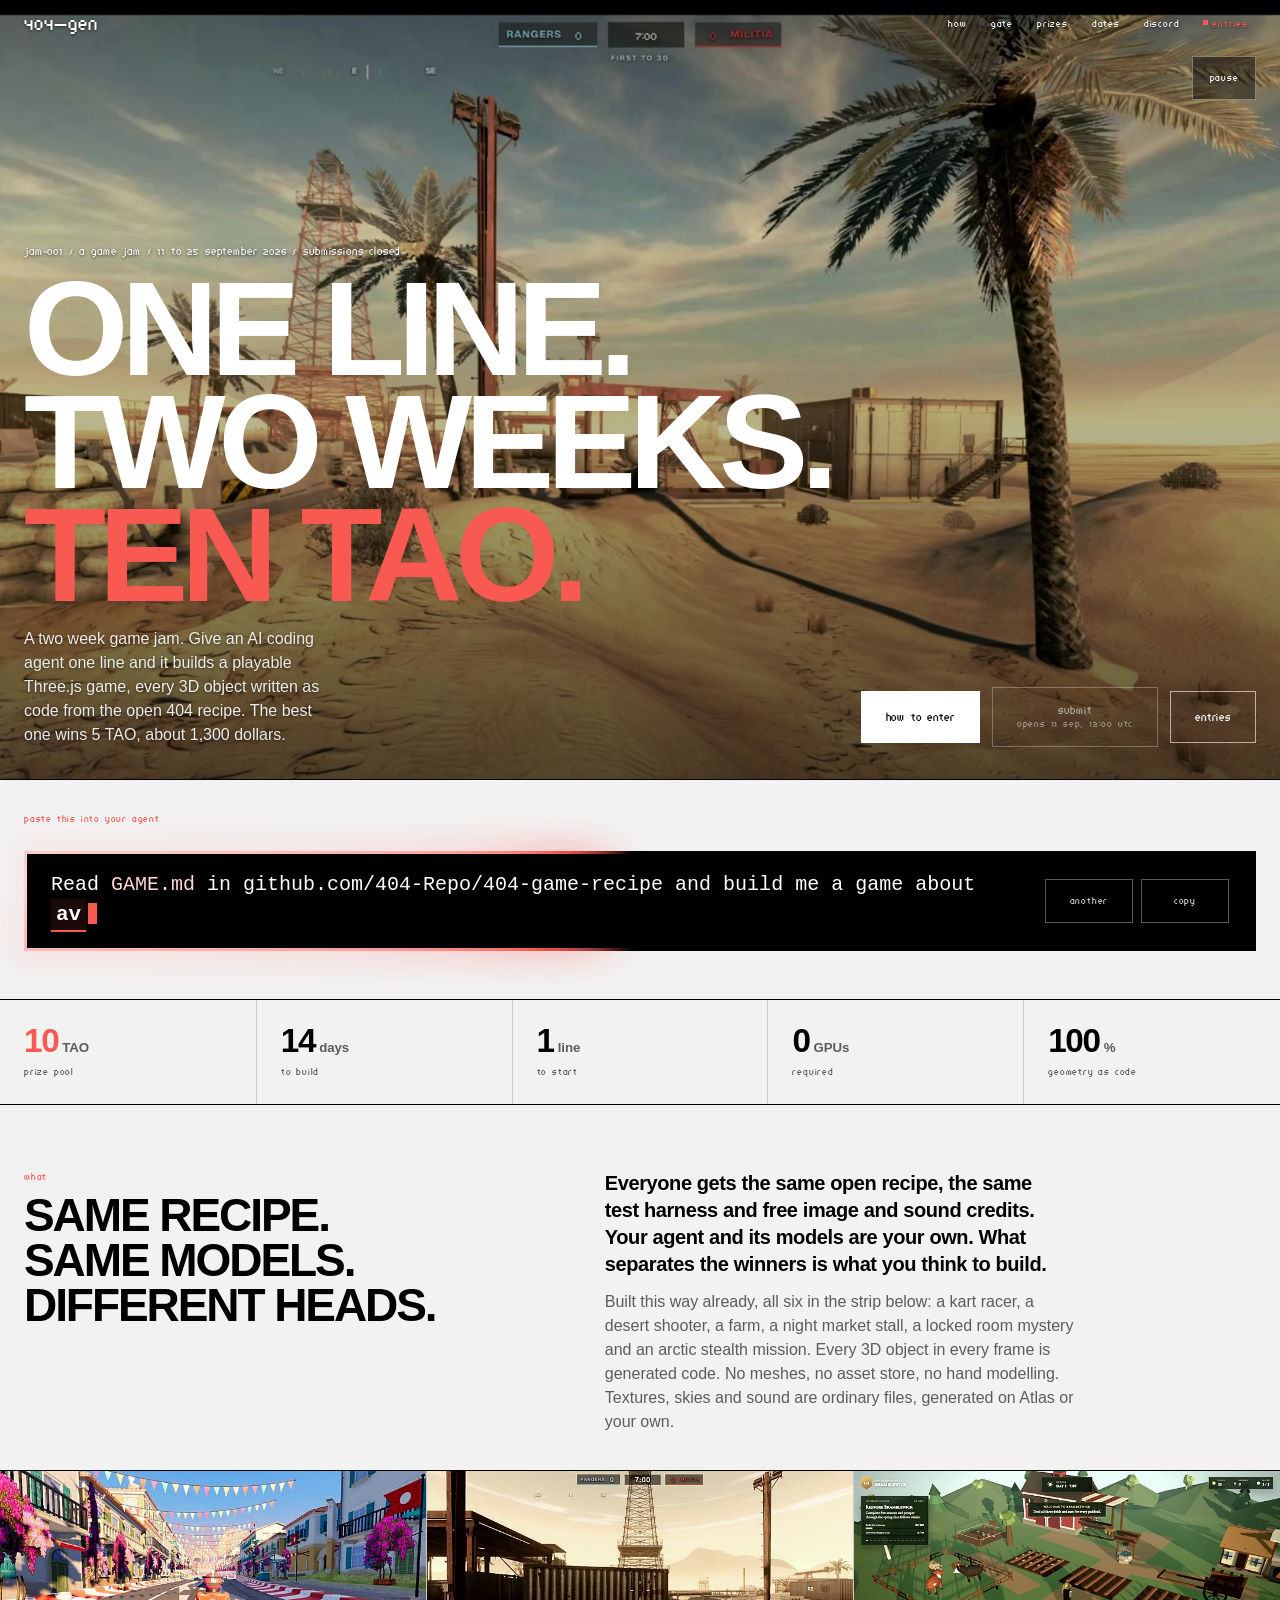
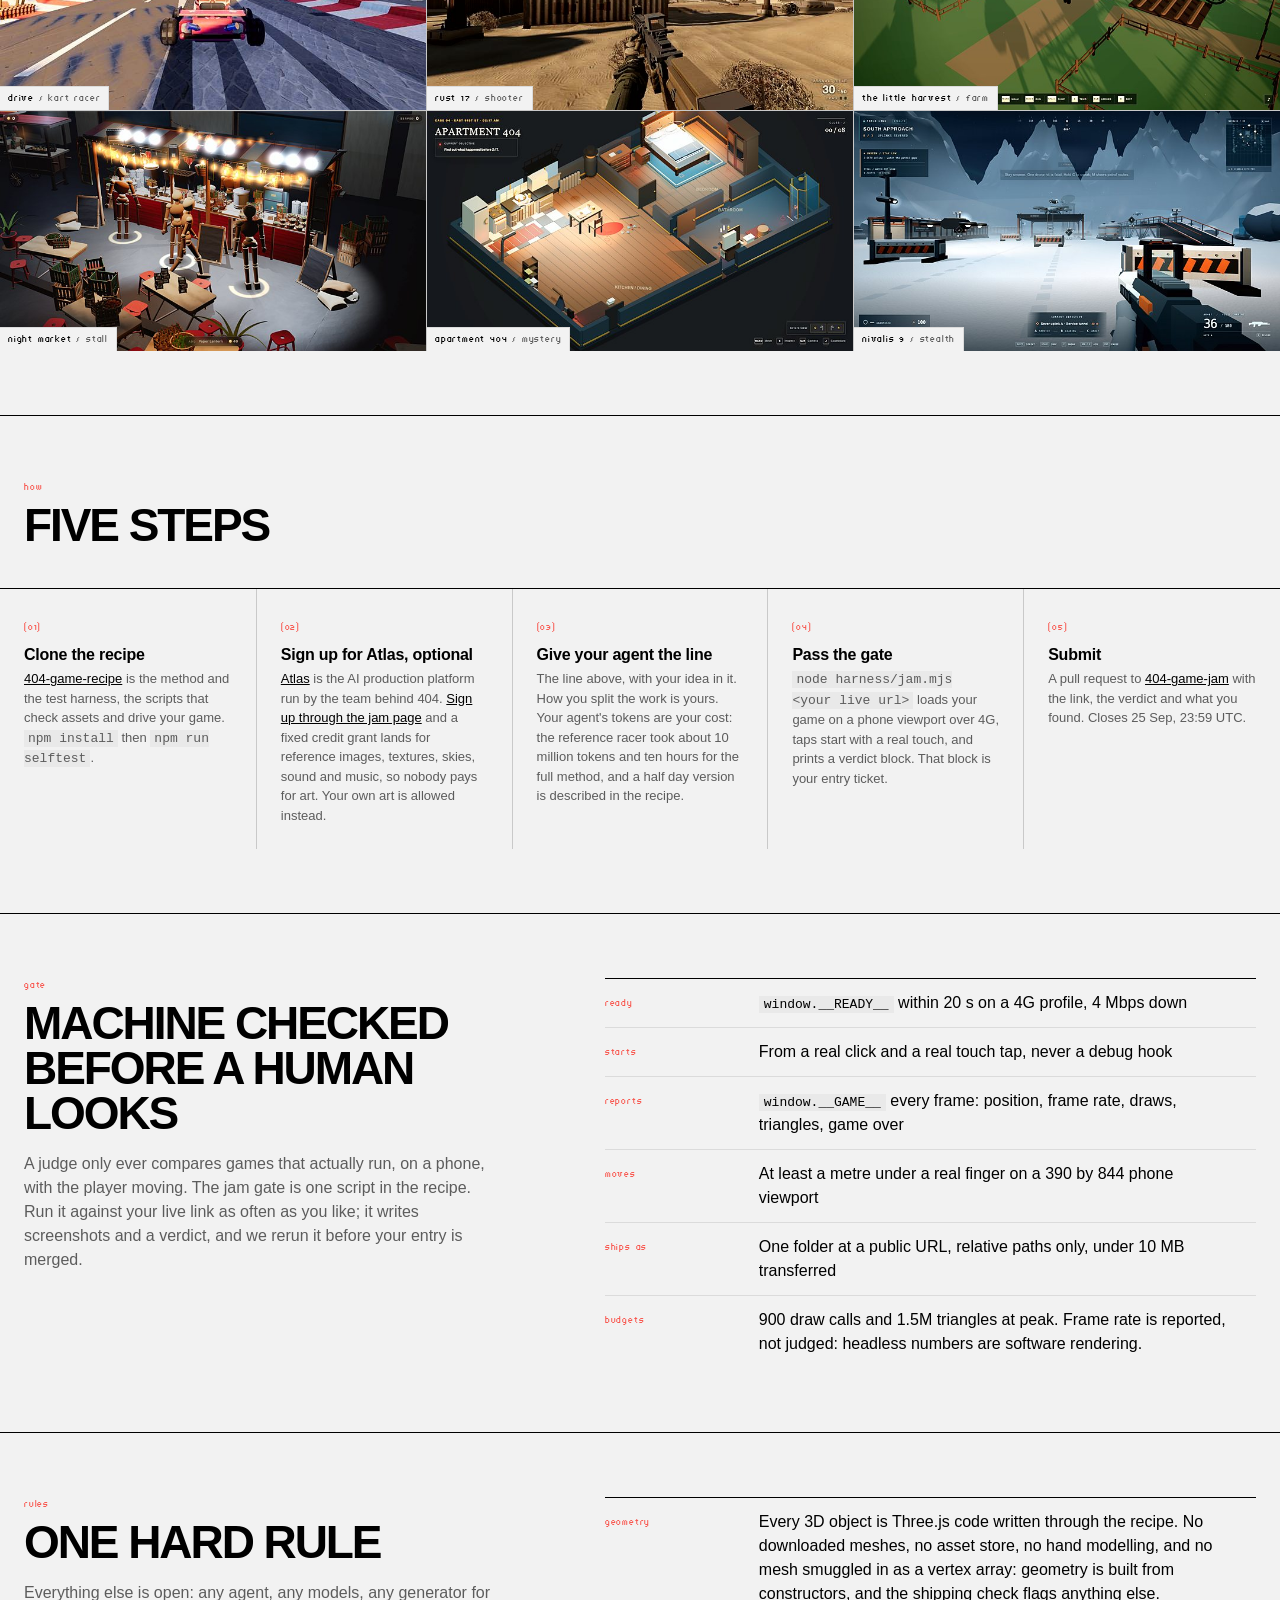
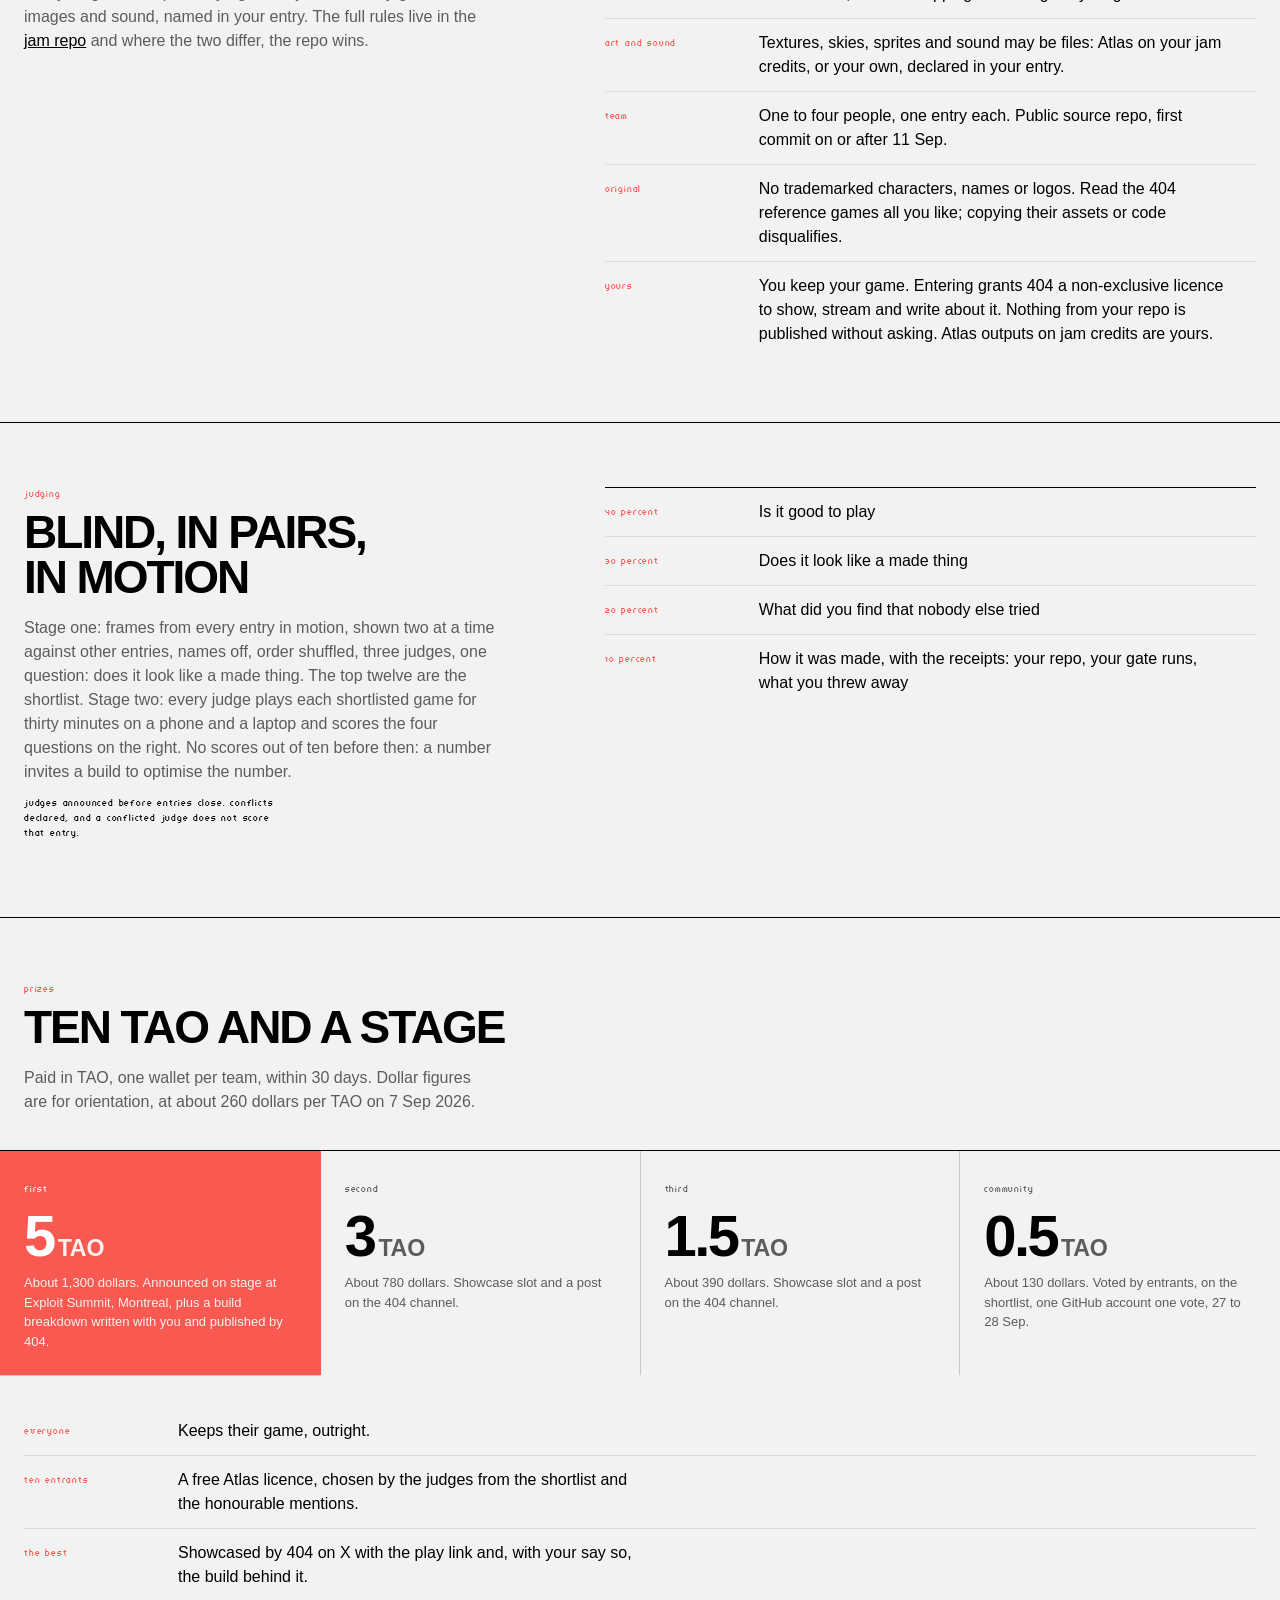
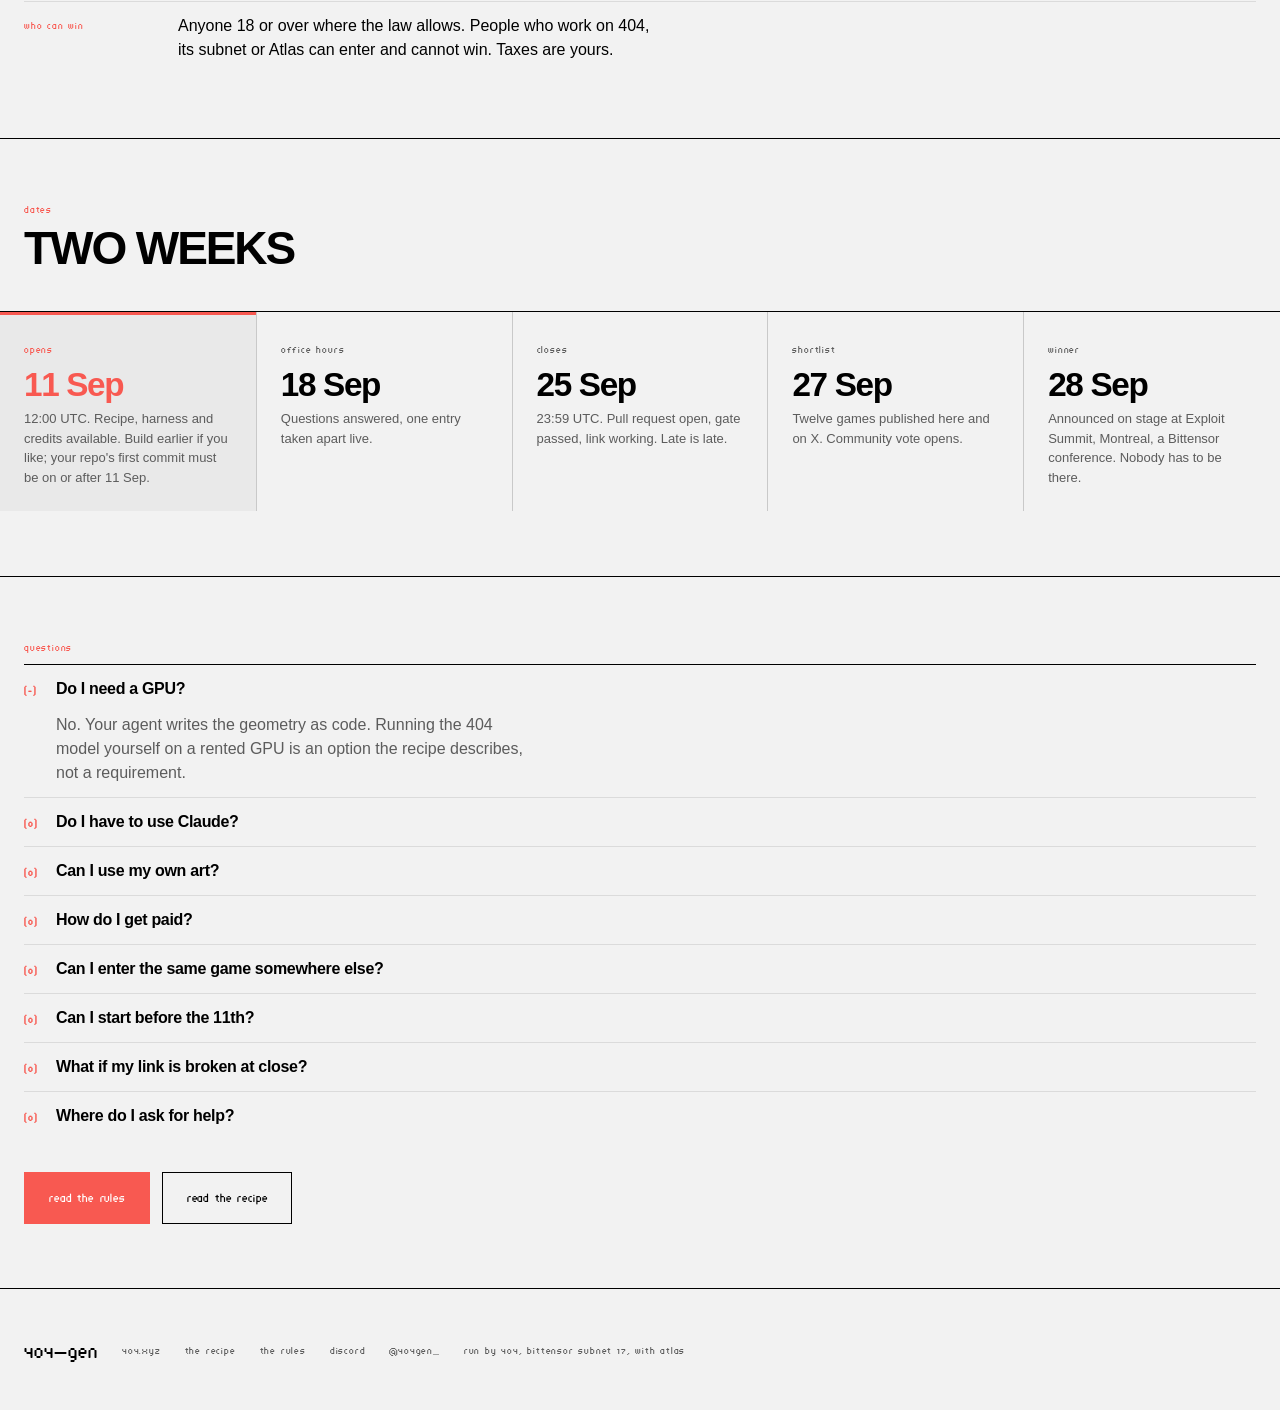
==== index.html @ a6e7fe90 "Hide vote links until the shortlist is published (27 Sep)" ====
<!doctype html>
<html lang="en">
<head>
<meta charset="utf-8">
<meta name="viewport" content="width=device-width,initial-scale=1,viewport-fit=cover">
<meta name="description" content="A two week game jam. Give your agent one line, it builds a Three.js game from the open 404 recipe. Ten TAO in prizes.">
<meta property="og:title" content="404 Game Jam">
<meta property="og:description" content="One line. Two weeks. Ten TAO. Your agent builds the game, every object in it as Three.js code.">
<meta property="og:image" content="https://game.404.xyz/media/t_drive_a.jpg">
<meta property="og:type" content="website">
<meta name="twitter:card" content="summary_large_image">
<meta name="theme-color" content="#F2F2F2">
<link rel="icon" href="data:image/svg+xml,%3Csvg xmlns='http://www.w3.org/2000/svg' viewBox='0 0 16 16'%3E%3Crect width='16' height='16' fill='%23000'/%3E%3Crect x='3' y='3' width='10' height='10' fill='%23f85951'/%3E%3C/svg%3E">
<title>404 Game Jam</title>
</head>
<body>
<style>
/* fourzerofourpixel, the 404 pixel face, taken from 404.xyz/fonts. It is a partial subset:
   uppercase, digits and a little punctuation. Keep every pixel string uppercase and avoid
   the percent sign, the plus sign, the middle dot and arrows. */
@font-face{font-family:'fourzerofourpixel';src:url([data-uri]) format('woff2');font-weight:400;font-display:swap}


/* ============================================================================
   THE SYSTEM. Two scales, and nothing on this page is allowed off them.

   SPACING  4 8 12 16 24 32 48 64, plus one page gutter token.
   TYPE     pixel face at 10 / 12 / 20 only (its module is 0.1em, and it is a
            partial subset, so every pixel string stays uppercase);
            sans text at 13 / 16 / 20; sans display in four tiers that never
            collide; mono at 13 and one clamp for the prompt.
   ========================================================================= */
:root{
  --paper:#F2F2F2; --ink:#000; --coral:#f85951; --grey:#5c5c5c; --hair:#dbdbdb; --hair2:#c9c9c9; --panel:#e9e9e9;
  --pix:fourzerofourpixel,ui-monospace,SFMono-Regular,Menlo,Consolas,monospace;
  --sans:Helvetica,"Helvetica Neue",Arial,ui-sans-serif,system-ui,sans-serif;
  --mono:ui-monospace,SFMono-Regular,Menlo,Consolas,"Liberation Mono",monospace;

  /* spacing steps */
  --s1:4px; --s2:8px; --s3:12px; --s4:16px; --s5:24px; --s6:32px; --s7:48px; --s8:64px;

  --bar:48px;       /* the fixed bar, and the unit every anchor jump is offset by */
  --tap:44px;       /* the smallest a control is allowed to be on a touch screen */
  --marker:20px;    /* the fixed column the FAQ marker sits in, so the heading never moves */
  --sec:var(--s7);  /* air above and below a section: 48, and 64 from 1200 */
  --pad:20px;       /* the page gutter, and the padding inside a band cell: they must match */
  --cell:var(--s4); /* 16 with a 20 gutter below 900, 24 with a 24 gutter above it */
  /* the page text edge. 104px at 1440, --pad below the 1320 cap. Full width blocks only. */
  --gut:max(var(--pad),calc((100% - 1280px)/2 + var(--pad)));
  /* the same gutter measured against the band a cell sits in, so an outer cell can carry it
     as padding: the band still bleeds, its text still lands on --gut, and a scrollbar
     cannot desync the two the way 100vw would */
  --gutc:max(var(--pad),calc((100cqw - 1280px)/2 + var(--pad)));
  /* the width of that gutter as a grid TRACK: the outer cell spans it and then pads by the full
     gutter, so its text lands on the prose column and its content box still matches the others */
  --gutt:max(0px,calc(var(--gutc) - var(--cell)));

  /* pixel face: three sizes, tracking loosens as the size drops */
  --pix-s:10px; --pix-s-tr:.08em;  /* every label, caption, badge, chip, byline, nav item, key, button */
  --pix-m:12px; --pix-m-tr:.07em;  /* a pixel string that carries a whole line: hero tagline, .btn */
  --pix-l:20px; --pix-l-tr:.05em;  /* the 404 GEN wordmark, bar and footer, nothing else */

  /* sans text: three sizes, no half pixels */
  --t-cell:13px;   /* supporting copy inside a band cell or a card */
  --t-body:16px;   /* body, spec values, FAQ question and answer, hero paragraph, step headings */
  --t-lead:20px;   /* the lead voice: p.lead and a card title */
  --measure:53ch;  /* about 66 characters at 16px */

  /* sans display: four tiers, largest to smallest, none of them ever equal */
  --d-title:clamp(44px,10.5vw,140px); /* h1 */
  --d-amt:clamp(34px,5vw,58px);       /* prize amounts, the one number allowed above a heading */
  --d-head:clamp(28px,3.6vw,46px);    /* h2 */
  --d-num:clamp(26px,2.6vw,34px);     /* secondary numbers: stat figures and dates */

  --m-chip:13px;                        /* mono inside running text */
  --m-panel:clamp(15px,1.6vw,20px);     /* the prompt, never smaller than the body */
}
/* three reflow points and the container cap: 600, 900, 1200, 1320 */
@media (min-width:900px){:root{--pad:var(--s5);--cell:var(--s5)}}
@media (min-width:1200px){:root{--sec:var(--s8)}}

html{color-scheme:light}
*{box-sizing:border-box}
body{margin:0;background:var(--paper);color:var(--ink);font-family:var(--sans);font-size:var(--t-body);line-height:1.5;-webkit-font-smoothing:antialiased}
[hidden]{display:none!important}
a{color:var(--ink)}
img,video{display:block;max-width:100%}
.wrap{max-width:1280px;margin:0 auto;padding:0 var(--pad)}
section[id],#top{scroll-margin-top:calc(var(--bar) + var(--s4))}

/* one focus token for the page: coral on paper, white over the video. No outline:none anywhere.
   The bar only takes the white ring while it is still transparent over the clip: once it goes
   solid it is paper, and a white ring on paper is a 1.1:1 ring, which is no ring at all. */
:where(a,button,summary,[tabindex]):focus-visible{outline:2px solid var(--coral);outline-offset:2px}
.bar:not(.solid) a:focus-visible,.stage .btn:focus-visible,.play:focus-visible{outline-color:#fff}

/* one line per seam. A band paints its dividers in a 1px grid gap, so no hairline can land
   on a viewport edge, on the ink rule below it, or beside an orphan cell. A card grid does the
   same job with a clipped shadow, because filtering can leave it a part filled row. */
.stats,.steps,.prizes,.time,.gal{gap:1px;background:var(--hair2)}
.stat,.step,.prize,.tcell,.shotcell{background:var(--paper)}
.grid{overflow:hidden}
/* the bands bleed edge to edge, their text does not, and every cell in a row gets the SAME
   content width. The gutter is its own grid TRACK at each end; the cell that opens a row spans
   the leading gutter and the cell that closes it spans the trailing one, then each carries that
   gutter as padding. Padding the outer cells without widening their track was the earlier
   version and it left the first and last column narrower than the middle by the gutter. */
.stats,.steps,.prizes,.time{container-type:inline-size}
.stat,.step,.prize,.tcell{padding:var(--cell)}
@media (max-width:899px){
  .stat:nth-child(2n+1),.prize:nth-child(2n+1),.tcell:nth-child(2n+1){grid-column:1/span 2;padding-left:var(--gutc)}
  .stat:nth-child(2n),.prize:nth-child(2n),.tcell:nth-child(2n){grid-column:-3/-1;padding-right:var(--gutc)}
  .stats .stat:last-child{grid-column:1/-1;padding-left:var(--gutc);padding-right:var(--gutc)}
}
@media (min-width:900px){
  .stat:nth-child(5n+1),.prize:nth-child(4n+1),.tcell:nth-child(5n+1){grid-column:1/span 2;padding-left:var(--gutc)}
  .stat:nth-child(5n),.prize:nth-child(4n),.tcell:nth-child(5n){grid-column:-3/-1;padding-right:var(--gutc)}
}
@media (max-width:599px){
  .step{grid-column:1/-1;padding-left:var(--gutc);padding-right:var(--gutc)}
}
@media (min-width:600px) and (max-width:1199px){
  .step:nth-child(2n+1){grid-column:1/span 2;padding-left:var(--gutc)}
  .step:nth-child(2n){grid-column:-3/-1;padding-right:var(--gutc)}
  .steps .step:last-child{grid-column:1/-1;padding-left:var(--gutc);padding-right:var(--gutc)}
}
@media (min-width:1200px){
  .step:nth-child(5n+1){grid-column:1/span 2;padding-left:var(--gutc)}
  .step:nth-child(5n){grid-column:-3/-1;padding-right:var(--gutc)}
}
.card{box-shadow:1px 0 0 var(--hair2),0 1px 0 var(--hair)}

.pix{font-family:var(--pix);font-size:var(--pix-s);letter-spacing:var(--pix-s-tr);text-transform:uppercase}
.c{color:var(--coral)} .g{color:var(--grey)}

/* bar */
.bar{position:fixed;top:0;left:0;right:0;z-index:40;transition:background .2s}
.bar .wrap{display:flex;align-items:center;gap:var(--s4);height:var(--bar)}
.bar a{font-family:var(--pix);font-size:var(--pix-s);letter-spacing:var(--pix-s-tr);text-transform:uppercase;color:#fff;text-decoration:none;text-shadow:0 1px 3px rgba(0,0,0,.65)}
.bar a:hover{color:var(--coral)}
.bar .mark{font-size:var(--pix-l);letter-spacing:var(--pix-l-tr);align-self:stretch;display:flex;align-items:center}
.bar nav{margin-left:auto;display:flex;gap:var(--s2)}
.bar nav a{padding:var(--s4) var(--s2)}   /* a 46px hit box without moving the type */
/* entries is where we want people to go, so it is the one coral item in the bar, marked with a dot */
.bar nav a#navEntries,.bar.solid nav a#navEntries{color:var(--coral)}
.bar nav a#navEntries::before{content:"";display:inline-block;width:5px;height:5px;background:var(--coral);vertical-align:.14em;margin-right:var(--s1)}
.bar.solid nav a#navEntries:hover,.bar.solid nav a#navEntries:focus{color:var(--ink)}
.bar:not(.solid) nav a#navEntries:hover,.bar:not(.solid) nav a#navEntries:focus{color:#fff}
@media (max-width:640px){.bar .wrap{gap:var(--s3)}.bar nav{gap:0}.bar nav a{padding:var(--s4) var(--s2)}.bar nav a.wide{display:none}}
/* the pixel face is a bitmap: 10px reads on a laptop and not on a phone, so phones get the next size the font has */
@media (max-width:599px){:root{--pix-s:12px;--pix-s-tr:.07em}}
.bar.solid{background:var(--paper);border-bottom:1px solid var(--ink)}
.bar.solid a{color:var(--ink);text-shadow:none}

/* hero: full bleed clip, almost no words */
.stage{position:relative;height:min(92vh,780px);min-height:460px;overflow:hidden;background:#111;border-bottom:1px solid var(--ink)}
.stage video,.stage img.poster{position:absolute;inset:0;width:100%;height:100%;object-fit:cover}
/* the scrim holds at least 10% black behind the band the tagline sits in */
.stage .veil{position:absolute;inset:0;background:linear-gradient(180deg,rgba(0,0,0,.42) 0%,rgba(0,0,0,.10) 30%,rgba(0,0,0,.28) 55%,rgba(0,0,0,.66) 100%)}
.stage .in{position:absolute;inset:auto 0 0 0;padding:0 0 var(--s6);color:#fff}
h1{font-weight:700;font-size:var(--d-title);line-height:.84;letter-spacing:-.055em;margin:0;text-transform:uppercase;color:#fff}
h1 .k{color:var(--coral)}
.stage .row{display:flex;flex-wrap:wrap;gap:var(--s3) var(--s5);align-items:flex-end;justify-content:space-between;margin-top:var(--s4)}
.stage .row p{margin:0;max-width:34ch;font-size:var(--t-body);color:rgba(255,255,255,.9);text-shadow:0 1px 3px rgba(0,0,0,.5)}
.stage .tagline{font-family:var(--pix);font-size:var(--pix-m);letter-spacing:var(--pix-m-tr);text-transform:uppercase;color:rgba(255,255,255,.92);text-shadow:0 1px 3px rgba(0,0,0,.65);margin-bottom:var(--s3)}
.play{position:absolute;top:calc(var(--bar) + var(--s2));right:var(--gut);font-family:var(--pix);font-size:var(--pix-s);letter-spacing:var(--pix-s-tr);text-transform:uppercase;
  background:rgba(0,0,0,.45);color:#fff;border:1px solid rgba(255,255,255,.35);padding:0 var(--s3);min-width:64px;min-height:var(--tap);
  display:inline-flex;align-items:center;justify-content:center;cursor:pointer}
.play:hover{background:var(--coral);border-color:var(--coral)}

/* prompt panel, with a beam riding the border */
@property --beam{syntax:'<angle>';initial-value:0deg;inherits:false}
.promptwrap{background:var(--paper);border-bottom:1px solid var(--ink);padding:var(--s6) 0 var(--s7)}
.promptwrap .lbl{font-family:var(--pix);font-size:var(--pix-s);letter-spacing:var(--pix-s-tr);text-transform:uppercase;color:var(--coral);margin:0 0 var(--s5)}
/* the beam: a blurred conic on the wrapper for the glow, a masked ring on the panel for the edge */
.beamwrap{position:relative}
.beamwrap::before{content:"";position:absolute;inset:-10px;pointer-events:none;filter:blur(16px);opacity:.32;
  background:conic-gradient(from var(--beam),rgba(248,89,81,0) 0deg,rgba(248,89,81,0) 190deg,#f85951 246deg,#ffd9d7 272deg,#f85951 300deg,rgba(248,89,81,0) 350deg);
  animation:beamspin 3.8s linear infinite}
.panel{position:relative;z-index:1;background:var(--ink);color:#fff;padding:3px}
.panel::before{content:"";position:absolute;inset:0;padding:3px;pointer-events:none;
  background:conic-gradient(from var(--beam),rgba(248,89,81,0) 0deg,rgba(248,89,81,0) 190deg,#f85951 246deg,#ffd9d7 272deg,#f85951 300deg,rgba(248,89,81,0) 350deg);
  -webkit-mask:linear-gradient(#000 0 0) content-box,linear-gradient(#000 0 0);-webkit-mask-composite:xor;
  mask:linear-gradient(#000 0 0) content-box,linear-gradient(#000 0 0);mask-composite:exclude;
  animation:beamspin 3.8s linear infinite}
@keyframes beamspin{to{--beam:360deg}}
@media (prefers-reduced-motion:reduce){.beamwrap::before{display:none}.panel::before{animation:none;background:#f85951}}
.panel .inner{position:relative;display:flex;flex-wrap:wrap;gap:var(--s3) var(--s4);align-items:center;padding:var(--s4) clamp(var(--s3),4vw,var(--pad))}
.panel code{font-family:var(--mono);font-size:var(--m-panel);line-height:1.45;color:#fff;flex:1;min-width:min(260px,100%);word-break:break-word}
.panel code .m{color:#ffd7d5}
.panel .slot{position:relative;display:inline-block;color:#fff;font-weight:700;font-size:1.05em;letter-spacing:-.01em;
  background:rgba(248,89,81,.10);box-shadow:inset 0 -2px 0 var(--coral);padding:1px 5px 2px;white-space:nowrap;
  transition:background .25s ease}
/* a light sweeps across the phrase the moment it lands */
.panel .slot::after{content:"";position:absolute;inset:0;pointer-events:none;opacity:0;
  background:linear-gradient(100deg,transparent 24%,rgba(255,255,255,.45) 50%,transparent 74%);
  transform:translateX(-110%)}
.panel .slot.land::after{opacity:1;animation:shine .55s ease-out 1}
@keyframes shine{to{transform:translateX(110%)}}
.panel .slot.land{background:rgba(248,89,81,.30);box-shadow:inset 0 -2px 0 var(--coral),0 0 14px rgba(248,89,81,.35)}
@media (prefers-reduced-motion:reduce){.panel .slot::after{display:none}}
.pcaret{display:inline-block;width:9px;height:1.05em;background:var(--coral);vertical-align:-.18em;margin-left:2px;animation:bl 1s steps(1) infinite}
@keyframes bl{50%{opacity:0}}
@media (prefers-reduced-motion:reduce){.pcaret{animation:none}}
.panel .acts{display:flex;gap:var(--s2);margin-left:auto}
.panel button{font-family:var(--pix);font-size:var(--pix-s);letter-spacing:var(--pix-s-tr);text-transform:uppercase;background:none;
  border:1px solid #5a5a5a;color:#c9c9c9;padding:0 var(--s3);min-width:88px;min-height:var(--tap);
  display:inline-flex;align-items:center;justify-content:center;cursor:pointer;white-space:nowrap}
.panel button:hover{color:var(--coral);border-color:var(--coral)}
/* the phrase gets a line of its own (the break is in the markup), so the panel is the same
   height whichever of the eight ideas is showing and the page below it never jumps */
@media (max-width:599px){.panel .acts{margin-left:0}}
/* under 360 the longest phrase only fits its own line at the body size, and only without the caret */
@media (max-width:359px){.panel .slot{font-size:1em}.pcaret{display:none}}

/* stats, the Dream style callout row */
.stats{display:grid;grid-template-columns:var(--gutt) repeat(2,minmax(0,1fr)) var(--gutt);border-bottom:1px solid var(--ink)}
@media (min-width:900px){.stats{grid-template-columns:var(--gutt) repeat(5,minmax(0,1fr)) var(--gutt)}}
.stat b{display:block;font-weight:700;font-size:var(--d-num);letter-spacing:-.04em;line-height:1;font-variant-numeric:tabular-nums}
.stat b em{font-style:normal;font-size:.4em;letter-spacing:-.01em;margin-left:var(--s1);color:var(--grey)}
.stat span{font-family:var(--pix);font-size:var(--pix-s);letter-spacing:var(--pix-s-tr);text-transform:uppercase;color:var(--grey);margin-top:var(--s2);display:block}
.stat.live b{color:var(--coral)}

/* sections, one word labels */
section{border-bottom:1px solid var(--ink);padding:var(--sec) 0}
/* an intro block that sits above a full bleed band keeps the heading off the band's rule */
section > .wrap:first-child:not(:last-child){padding-bottom:var(--s5)}
.lab{font-family:var(--pix);font-size:var(--pix-s);letter-spacing:var(--pix-s-tr);text-transform:uppercase;color:var(--coral);margin:0 0 var(--s2)}
h2{font-weight:700;font-size:var(--d-head);line-height:.98;letter-spacing:-.045em;margin:0 0 var(--s4);text-transform:uppercase;text-wrap:balance}
p{margin:0 0 var(--s3);max-width:var(--measure)}
p.lead{font-size:var(--t-lead);font-weight:700;letter-spacing:-.02em;line-height:1.35;max-width:40ch}
.cols{display:grid;grid-template-columns:1fr;gap:var(--s5)}
@media (min-width:900px){.cols{grid-template-columns:minmax(0,.9fr) minmax(0,1.1fr);gap:var(--s7)}}

/* media grid, the one band that stays edge to edge because it is pictures, not text */
.gal{display:grid;grid-template-columns:1fr;border-top:1px solid var(--ink)}
@media (min-width:600px){.gal{grid-template-columns:1fr 1fr}}
@media (min-width:900px){.gal.three{grid-template-columns:repeat(3,1fr)}}
.shotcell{position:relative}
.shotcell img{width:100%;aspect-ratio:16/9;object-fit:cover}
.shotcell .cap{position:absolute;left:0;bottom:0;background:var(--paper);border-top:1px solid var(--hair);border-right:1px solid var(--hair);
  font-family:var(--pix);font-size:var(--pix-s);letter-spacing:var(--pix-s-tr);text-transform:uppercase;color:var(--grey);padding:var(--s1) var(--s2)}
.shotcell .cap b{color:var(--ink);font-weight:400}

/* compact spec */
.spec{border-top:1px solid var(--ink)}
.spec > div{display:grid;grid-template-columns:1fr;gap:var(--s1) var(--s5);padding:var(--s3) 0;border-bottom:1px solid var(--hair)}
.spec > div:last-child{border-bottom:0}
@media (min-width:1200px){.spec > div{grid-template-columns:130px minmax(0,1fr)}.spec .k{padding-top:5px}}
.spec .k{font-family:var(--pix);font-size:var(--pix-s);letter-spacing:var(--pix-s-tr);text-transform:uppercase;color:var(--coral)}
.spec .v{margin:0;max-width:var(--measure);font-size:var(--t-body)}
.spec .v code{font-family:var(--mono);font-size:var(--m-chip);background:var(--panel);padding:1px 5px}

/* steps inline */
.steps{display:grid;grid-template-columns:var(--gutt) minmax(0,1fr) var(--gutt);border-top:1px solid var(--ink)}
@media (min-width:600px){.steps{grid-template-columns:var(--gutt) repeat(2,minmax(0,1fr)) var(--gutt)}}
@media (min-width:1200px){.steps{grid-template-columns:var(--gutt) repeat(5,minmax(0,1fr)) var(--gutt)}.steps .step:last-child{grid-column:-3/-1;padding-left:var(--cell)}}
.step .n{font-family:var(--pix);font-size:var(--pix-s);letter-spacing:var(--pix-s-tr);color:var(--coral);text-transform:uppercase}
.step h3{font-size:var(--t-body);font-weight:700;letter-spacing:-.015em;line-height:1.25;margin:var(--s2) 0 var(--s1)}
.step p{font-size:var(--t-cell);color:var(--grey);margin:0;max-width:none}
.step code{font-family:var(--mono);font-size:var(--m-chip);background:var(--panel);padding:1px 4px}

/* prizes */
.prizes{display:grid;grid-template-columns:var(--gutt) repeat(2,minmax(0,1fr)) var(--gutt);border-top:1px solid var(--ink)}
@media (min-width:900px){.prizes{grid-template-columns:var(--gutt) repeat(4,minmax(0,1fr)) var(--gutt)}}
.prize .amt{font-weight:700;font-size:var(--d-amt);letter-spacing:-.045em;line-height:1;margin:var(--s2) 0 var(--s2);font-variant-numeric:tabular-nums}
.prize .amt em{font-style:normal;font-size:.4em;letter-spacing:-.01em;margin-left:var(--s1);color:var(--grey)}
/* the coral field owns its right edge, as it always has; the row seam below it stays the row seam */
.prize.first{background:var(--coral);color:#fff;box-shadow:1px 0 0 var(--coral),0 1px 0 var(--hair2)}
.prize.first .amt em,.prize.first p,.prize.first .pix{color:rgba(255,255,255,.9)}
.prize p{font-size:var(--t-cell);color:var(--grey);margin:0;max-width:none}
#prizes .spec{border-top:0;margin-top:var(--s6)}

/* dates */
.time{display:grid;grid-template-columns:var(--gutt) repeat(2,minmax(0,1fr)) var(--gutt);border-top:1px solid var(--ink)}
@media (min-width:900px){.time{grid-template-columns:var(--gutt) repeat(5,minmax(0,1fr)) var(--gutt)}}
@media (max-width:899px){.time .tcell:last-of-type{grid-column:1/-1;padding-left:var(--gutc);padding-right:var(--gutc)}}
.tcell .d{font-weight:700;font-size:var(--d-num);letter-spacing:-.04em;line-height:1;margin:var(--s2) 0 var(--s2)}
.tcell p{font-size:var(--t-cell);color:var(--grey);margin:0;max-width:none}
/* the live cell is marked by an ink coloured brand, not by a 9 level shift in grey */
.tcell.now{background:var(--panel);box-shadow:inset 0 3px 0 var(--coral)} .tcell.now .d{color:var(--coral)}

/* faq */
.faq{border-top:1px solid var(--ink)}
.faq details{border-bottom:1px solid var(--hair)}
.faq details:last-of-type{border-bottom:0}
.faq summary{cursor:pointer;font-weight:700;font-size:var(--t-body);letter-spacing:-.02em;list-style:none;display:flex;gap:var(--s3);align-items:baseline;padding:var(--s3) 0}
.faq summary::-webkit-details-marker{display:none}
/* the pixel face has no plus sign, and a fixed width keeps the heading still when it opens */
.faq summary::before{content:"(0)";font-family:var(--pix);font-size:var(--pix-s);letter-spacing:var(--pix-s-tr);color:var(--coral);text-transform:uppercase;display:inline-block;width:var(--marker);flex:none}
.faq details[open] summary::before{content:"(-)"}
.faq p{margin:0 0 var(--s3) calc(var(--marker) + var(--s3));color:var(--grey);font-size:var(--t-body);max-width:var(--measure)}

/* buttons + footer */
.btn{display:inline-flex;align-items:center;justify-content:center;background:var(--coral);color:#fff;font-family:var(--pix);font-size:var(--pix-m);letter-spacing:var(--pix-m-tr);
  text-transform:uppercase;padding:var(--s4) var(--s5);min-height:var(--tap);text-decoration:none;border:1px solid var(--coral)}
.btn:hover{background:var(--ink);border-color:var(--ink);color:var(--paper)}
.btn.ghost{background:none;color:var(--ink);border-color:var(--ink)}
.btn.ghost:hover{background:var(--ink);color:var(--paper)}
.btn.light{background:#fff;color:var(--ink);border-color:#fff}
.btn.light:hover{background:var(--coral);border-color:var(--coral);color:#fff}
.btn.wire{background:transparent;color:#fff;border-color:rgba(255,255,255,.6)}
.btn.off{color:rgba(255,255,255,.55);border-color:rgba(255,255,255,.28);pointer-events:none;flex-direction:column;gap:2px;line-height:1.1}
.btn.off small{font-size:var(--pix-s);letter-spacing:var(--pix-s-tr);text-transform:uppercase;color:rgba(255,255,255,.45)}
.btn.wire:hover{background:#fff;color:var(--ink);border-color:#fff}
.btns{display:flex;flex-wrap:wrap;gap:var(--s3);align-items:center}
#faq .btns{margin-top:var(--s6)}
footer{padding:var(--s6) 0}
footer .wrap{display:flex;flex-wrap:wrap;gap:var(--s2) var(--s5);align-items:center}
footer a{font-family:var(--pix);font-size:var(--pix-s);letter-spacing:var(--pix-s-tr);color:var(--grey);text-decoration:none;text-transform:uppercase;padding:var(--s4) 0}
footer a:hover{color:var(--coral)}
footer .mark{font-size:var(--pix-l);letter-spacing:var(--pix-l-tr);color:var(--ink)}

/* entries */
.ehead{padding:calc(var(--bar) + var(--s6)) 0 var(--s5)}
#view-entries h1{color:var(--ink);font-size:clamp(40px,7.5vw,100px)}
.ehead p{margin:var(--s4) 0 0}
#view-entries .cols{padding:var(--s7) 0 var(--s5)}
.filters{display:flex;flex-wrap:wrap;gap:var(--s2);padding:var(--s3) 0;border-bottom:1px solid var(--ink);align-items:center}
.filters .lbl{font-family:var(--pix);font-size:var(--pix-s);letter-spacing:var(--pix-s-tr);text-transform:uppercase;color:var(--grey);margin-right:var(--s1)}
.chip{font-family:var(--pix);font-size:var(--pix-s);letter-spacing:var(--pix-s-tr);text-transform:uppercase;background:none;border:1px solid var(--hair2);
  color:var(--grey);padding:0 var(--s3);min-height:var(--tap);display:inline-flex;align-items:center;cursor:pointer}
.chip:hover{border-color:var(--ink);color:var(--ink)}
.chip[aria-pressed="true"]{background:var(--ink);border-color:var(--ink);color:var(--paper)}
.grid{display:grid;grid-template-columns:1fr}
@media (min-width:600px){.grid{grid-template-columns:1fr 1fr}}
@media (min-width:900px){.grid{grid-template-columns:repeat(3,1fr)}}
.card{display:flex;flex-direction:column}
.card.ref{background:var(--panel)}
.shot{aspect-ratio:16/9;position:relative;overflow:hidden;background:#ddd;border-bottom:1px solid var(--hair)}
.shot img{width:100%;height:100%;object-fit:cover}
.shot .ph{position:absolute;inset:0;display:grid;place-items:center;background:repeating-linear-gradient(135deg,#e4e4e4 0 12px,#dedede 12px 24px)}
.shot .ph span{font-family:var(--pix);font-size:var(--pix-s);letter-spacing:var(--pix-s-tr);text-transform:uppercase;color:#9a9a9a}
.tag{position:absolute;top:0;left:0;font-family:var(--pix);font-size:var(--pix-s);letter-spacing:var(--pix-s-tr);text-transform:uppercase;background:var(--coral);color:#fff;padding:var(--s1) var(--s2)}
.tag.ghosttag{background:var(--paper);color:var(--grey);border-right:1px solid var(--hair);border-bottom:1px solid var(--hair)}
.cbody{padding:var(--cell);display:flex;flex-direction:column;gap:var(--s1);flex:1}
.cbody h3{font-weight:700;font-size:var(--t-lead);letter-spacing:-.035em;line-height:1;margin:0;text-transform:uppercase}
.by{font-family:var(--pix);font-size:var(--pix-s);letter-spacing:var(--pix-s-tr);text-transform:uppercase;color:var(--grey)}
.found{font-size:var(--t-cell);margin:var(--s2) 0 0;max-width:none}
.found b{color:var(--coral);font-weight:400;font-family:var(--pix);font-size:var(--pix-s);letter-spacing:var(--pix-s-tr);text-transform:uppercase;display:block;margin-bottom:var(--s1)}
.meta{display:flex;flex-wrap:wrap;gap:var(--s1);margin-top:auto;padding-top:var(--s3)}
.badge{font-family:var(--pix);font-size:var(--pix-s);letter-spacing:var(--pix-s-tr);text-transform:uppercase;border:1px solid var(--hair2);color:var(--grey);padding:var(--s1) var(--s2)}
.badge.pass{color:var(--coral);border-color:var(--coral)}
.cact{display:flex;border-top:1px solid var(--hair)}
.cact a,.cact span{flex:1;text-align:center;padding:0 var(--s2);min-height:var(--tap);display:inline-flex;align-items:center;justify-content:center;
  font-family:var(--pix);font-size:var(--pix-s);letter-spacing:var(--pix-s-tr);text-transform:uppercase;
  color:var(--ink);text-decoration:none;border-right:1px solid var(--hair)}
.cact a:last-child,.cact span:last-child{border-right:0}
.cact a:hover{background:var(--ink);color:var(--paper)}
.cact a.mute,.cact span.mute{color:#a0a0a0}
/* play is the coral action in the middle of the card's row, and it opens the game in a new tab */
.cact a.goplay{background:var(--coral);color:#fff;border-right-color:var(--coral)}
.cact a.goplay:hover,.cact a.goplay:focus-visible{background:var(--ink);color:var(--paper);border-right-color:var(--ink)}
.cact button{flex:1;text-align:center;padding:var(--s3) var(--s2);font-family:var(--pix);font-size:var(--pix-s);
  letter-spacing:var(--pix-s-tr);text-transform:uppercase;color:var(--ink);background:none;border:0;
  border-right:1px solid var(--hair);cursor:pointer;min-height:var(--tap)}
.cact button:last-child{border-right:0}
.cact button:hover,.cact button:focus-visible{background:var(--ink);color:var(--paper)}
.cact button.voted{background:var(--coral);color:#fff}
.cact button .n{font-variant-numeric:tabular-nums}
.votenote{font-size:var(--t-cell);color:var(--grey);margin:var(--s4) 0 0}
.empty{padding:var(--s6) 0;color:var(--grey);font-family:var(--pix);font-size:var(--pix-s);letter-spacing:var(--pix-s-tr);text-transform:uppercase}
</style>

<div class="bar" id="bar"><div class="wrap">
  <a class="mark" href="#top">404&#8212;GEN</a>
  <nav>
    <a href="#how">how</a><a href="#gate">gate</a><a href="#prizes">prizes</a>
    <a href="#dates">dates</a><a href="https://discord.gg/5qvNHuWxTH" class="wide">discord</a><a href="#entries" class="keep" id="navEntries">entries</a>
  </nav>
</div></div>

<!-- ================= JAM ================= -->
<div id="view-jam">
<div class="stage" id="top">
  <video id="hero" poster="media/hero_rust_poster.jpg?v=3" autoplay muted loop playsinline preload="metadata"
         data-sm="media/hero_rust_854.mp4?v=3" data-md="media/hero_rust_1280.mp4?v=3" data-lg="media/hero_rust_1600.mp4?v=3"
         aria-label="Rust 17, a desert oilfield shooter built with the recipe: a full minute of play: the walk in, the sights, the firefights at the tanks"></video>
  <div class="veil"></div>
  <button class="play" id="vtoggle" type="button">pause</button>
  <div class="in"><div class="wrap">
    <div class="tagline">jam-001 / a game jam / 11 to 25 september 2026 / <span id="countdown">opens in 4 days</span></div>
    <h1>One line.<br>Two weeks.<br><span class="k">Ten TAO.</span></h1>
    <div class="row">
      <p>A two week game jam. Give an AI coding agent one line and it builds a playable Three.js game, every 3D object written as code from the open 404 recipe. The best one wins 5 TAO, about 1,300 dollars.</p>
      <div class="btns">
        <a class="btn light" href="#how" id="signup">How to enter</a>
        <a class="btn wire off" href="https://github.com/404-Repo/404-game-jam" id="submitb" aria-disabled="true"><span>Submit</span><small id="submitwhen">opens 11 Sep, 12:00 UTC</small></a>
        <a class="btn wire" href="#entries">Entries</a>
      </div>
    </div>
  </div></div>
</div>

<div class="promptwrap"><div class="wrap">
  <p class="lbl">paste this into your agent</p>
  <div class="beamwrap"><div class="panel"><div class="inner">
    <code>Read <span class="m">GAME.md</span> in github.com/404-Repo/404-game-recipe and build me a game about<br><span class="slot" id="slot">a coastal kart racer</span><span class="pcaret" id="pcaret"></span></code>
    <span class="acts"><button id="shuffle" type="button">another</button><button id="copy" type="button">copy</button></span>
  </div></div></div>
</div></div>

<div class="stats">
  <div class="stat live"><b>10<em>TAO</em></b><span>prize pool</span></div>
  <div class="stat"><b>14<em>days</em></b><span>to build</span></div>
  <div class="stat"><b>1<em>line</em></b><span>to start</span></div>
  <div class="stat"><b>0<em>GPUs</em></b><span>required</span></div>
  <div class="stat"><b>100<em>%</em></b><span>geometry as code</span></div>
</div>

<section id="what"><div class="wrap">
  <div class="cols">
    <div>
      <p class="lab">what</p>
      <h2>Same recipe.<br>Same models.<br>Different heads.</h2>
    </div>
    <div>
      <p class="lead">Everyone gets the same open recipe, the same test harness and free image and sound credits. Your agent and its models are your own. What separates the winners is what you think to build.</p>
      <p class="g">Built this way already, all six in the strip below: a kart racer, a desert shooter, a farm, a night market stall, a locked room mystery and an arctic stealth mission. Every 3D object in every frame is generated code. No meshes, no asset store, no hand modelling. Textures, skies and sound are ordinary files, generated on Atlas or your own.</p>
    </div>
  </div>
</div>
<div class="gal three">
  <div class="shotcell"><img src="media/t_drive_a.jpg" alt="A kart racing through an old town street with bunting overhead" loading="lazy"><span class="cap"><b>Drive</b> / kart racer</span></div>
  <div class="shotcell"><img src="media/t_rust_a.jpg" alt="A derrick tower over a desert oilfield seen down a rifle" loading="lazy"><span class="cap"><b>Rust 17</b> / shooter</span></div>
  <div class="shotcell"><img src="media/t_harvest.jpg" alt="A low poly farm at morning with a barn, a cattle paddock, three fields and a well" loading="lazy"><span class="cap"><b>The Little Harvest</b> / farm</span></div>
  <div class="shotcell"><img src="media/t_stall.jpg" alt="A lantern lit night market food stall with customers queuing between crates and stools" loading="lazy"><span class="cap"><b>Night Market</b> / stall</span></div>
  <div class="shotcell"><img src="media/t_apartment.jpg" alt="An isometric apartment at night with a kitchen, bedroom and bathroom lit for a crime scene" loading="lazy"><span class="cap"><b>Apartment 404</b> / mystery</span></div>
  <div class="shotcell"><img src="media/t_nivalis.jpg" alt="A patrol drone over a snowbound relay station seen down a pulse carbine" loading="lazy"><span class="cap"><b>Nivalis 9</b> / stealth</span></div>
</div></section>

<section id="how"><div class="wrap">
  <p class="lab">how</p>
  <h2>Five steps</h2>
</div>
<div class="steps">
  <div class="step"><span class="n">(01)</span><h3>Clone the recipe</h3><p><a href="https://github.com/404-Repo/404-game-recipe">404-game-recipe</a> is the method and the test harness, the scripts that check assets and drive your game. <code>npm install</code> then <code>npm run selftest</code>.</p></div>
  <div class="step"><span class="n">(02)</span><h3>Sign up for Atlas, optional</h3><p><a href="https://atlas.design">Atlas</a> is the AI production platform run by the team behind 404. <a href="https://app.atlas.design/campaign/404-game-jam">Sign up through the jam page</a> and a fixed credit grant lands for reference images, textures, skies, sound and music, so nobody pays for art. Your own art is allowed instead.</p></div>
  <div class="step"><span class="n">(03)</span><h3>Give your agent the line</h3><p>The line above, with your idea in it. How you split the work is yours. Your agent's tokens are your cost: the reference racer took about 10 million tokens and ten hours for the full method, and a half day version is described in the recipe.</p></div>
  <div class="step"><span class="n">(04)</span><h3>Pass the gate</h3><p><code>node harness/jam.mjs &lt;your live url&gt;</code> loads your game on a phone viewport over 4G, taps start with a real touch, and prints a verdict block. That block is your entry ticket.</p></div>
  <div class="step"><span class="n">(05)</span><h3>Submit</h3><p>A pull request to <a href="https://github.com/404-Repo/404-game-jam">404-game-jam</a> with the link, the verdict and what you found. Closes 25 Sep, 23:59 UTC.</p></div>
</div></section>

<section id="gate"><div class="wrap">
  <div class="cols">
    <div>
      <p class="lab">gate</p>
      <h2>Machine checked<br>before a human looks</h2>
      <p class="g">A judge only ever compares games that actually run, on a phone, with the player moving. The jam gate is one script in the recipe. Run it against your live link as often as you like; it writes screenshots and a verdict, and we rerun it before your entry is merged.</p>
    </div>
    <div>
      <div class="spec">
        <div><span class="k">ready</span><p class="v"><code>window.__READY__</code> within 20 s on a 4G profile, 4 Mbps down</p></div>
        <div><span class="k">starts</span><p class="v">From a real click and a real touch tap, never a debug hook</p></div>
        <div><span class="k">reports</span><p class="v"><code>window.__GAME__</code> every frame: position, frame rate, draws, triangles, game over</p></div>
        <div><span class="k">moves</span><p class="v">At least a metre under a real finger on a 390 by 844 phone viewport</p></div>
        <div><span class="k">ships as</span><p class="v">One folder at a public URL, relative paths only, under 10 MB transferred</p></div>
        <div><span class="k">budgets</span><p class="v">900 draw calls and 1.5M triangles at peak. Frame rate is reported, not judged: headless numbers are software rendering.</p></div>
      </div>
    </div>
  </div>
</div></section>

<section id="rules"><div class="wrap">
  <div class="cols">
    <div>
      <p class="lab">rules</p>
      <h2>One hard rule</h2>
      <p class="g">Everything else is open: any agent, any models, any generator for images and sound, named in your entry. The full rules live in the <a href="https://github.com/404-Repo/404-game-jam">jam repo</a> and where the two differ, the repo wins.</p>
    </div>
    <div>
      <div class="spec">
        <div><span class="k">geometry</span><p class="v">Every 3D object is Three.js code written through the recipe. No downloaded meshes, no asset store, no hand modelling, and no mesh smuggled in as a vertex array: geometry is built from constructors, and the shipping check flags anything else.</p></div>
        <div><span class="k">art and sound</span><p class="v">Textures, skies, sprites and sound may be files: Atlas on your jam credits, or your own, declared in your entry.</p></div>
        <div><span class="k">team</span><p class="v">One to four people, one entry each. Public source repo, first commit on or after 11 Sep.</p></div>
        <div><span class="k">original</span><p class="v">No trademarked characters, names or logos. Read the 404 reference games all you like; copying their assets or code disqualifies.</p></div>
        <div><span class="k">yours</span><p class="v">You keep your game. Entering grants 404 a non-exclusive licence to show, stream and write about it. Nothing from your repo is published without asking. Atlas outputs on jam credits are yours.</p></div>
      </div>
    </div>
  </div>
</div></section>

<section id="judging"><div class="wrap">
  <div class="cols">
    <div>
      <p class="lab">judging</p>
      <h2>Blind, in pairs,<br>in motion</h2>
      <p class="g">Stage one: frames from every entry in motion, shown two at a time against other entries, names off, order shuffled, three judges, one question: does it look like a made thing. The top twelve are the shortlist. Stage two: every judge plays each shortlisted game for thirty minutes on a phone and a laptop and scores the four questions on the right. No scores out of ten before then: a number invites a build to optimise the number.</p>
      <p class="pix">Judges announced before entries close. Conflicts declared, and a conflicted judge does not score that entry.</p>
    </div>
    <div>
      <div class="spec">
        <div><span class="k">40 percent</span><p class="v">Is it good to play</p></div>
        <div><span class="k">30 percent</span><p class="v">Does it look like a made thing</p></div>
        <div><span class="k">20 percent</span><p class="v">What did you find that nobody else tried</p></div>
        <div><span class="k">10 percent</span><p class="v">How it was made, with the receipts: your repo, your gate runs, what you threw away</p></div>
      </div>
    </div>
  </div>
</div></section>

<section id="prizes"><div class="wrap">
  <p class="lab">prizes</p>
  <h2>Ten TAO and a stage</h2>
  <p class="g">Paid in TAO, one wallet per team, within 30 days. Dollar figures are for orientation, at about 260 dollars per TAO on 7 Sep 2026.</p>
</div>
<div class="prizes">
  <div class="prize first"><span class="pix">first</span><div class="amt">5<em>TAO</em></div><p>About 1,300 dollars. Announced on stage at Exploit Summit, Montreal, plus a build breakdown written with you and published by 404.</p></div>
  <div class="prize"><span class="pix g">second</span><div class="amt">3<em>TAO</em></div><p>About 780 dollars. Showcase slot and a post on the 404 channel.</p></div>
  <div class="prize"><span class="pix g">third</span><div class="amt">1.5<em>TAO</em></div><p>About 390 dollars. Showcase slot and a post on the 404 channel.</p></div>
  <div class="prize"><span class="pix g">community</span><div class="amt">0.5<em>TAO</em></div><p>About 130 dollars. Voted by entrants, on the shortlist, one GitHub account one vote, 27 to 28 Sep.</p></div>
</div>
<div class="wrap"><div class="spec">
  <div><span class="k">everyone</span><p class="v">Keeps their game, outright.</p></div>
  <div><span class="k">ten entrants</span><p class="v">A free Atlas licence, chosen by the judges from the shortlist and the honourable mentions.</p></div>
  <div><span class="k">the best</span><p class="v">Showcased by 404 on X with the play link and, with your say so, the build behind it.</p></div>
  <div><span class="k">who can win</span><p class="v">Anyone 18 or over where the law allows. People who work on 404, its subnet or Atlas can enter and cannot win. Taxes are yours.</p></div>
</div></div></section>

<section id="dates"><div class="wrap">
  <p class="lab">dates</p>
  <h2>Two weeks</h2>
</div>
<div class="time">
  <div class="tcell now"><span class="pix c">opens</span><div class="d">11 Sep</div><p>12:00 UTC. Recipe, harness and credits available. Build earlier if you like; your repo's first commit must be on or after 11 Sep.</p></div>
  <div class="tcell"><span class="pix g">office hours</span><div class="d">18 Sep</div><p>Questions answered, one entry taken apart live.</p></div>
  <div class="tcell"><span class="pix g">closes</span><div class="d">25 Sep</div><p>23:59 UTC. Pull request open, gate passed, link working. Late is late.</p></div>
  <div class="tcell"><span class="pix g">shortlist</span><div class="d">27 Sep</div><p>Twelve games published here and on X. Community vote opens.</p></div>
  <div class="tcell"><span class="pix g">winner</span><div class="d">28 Sep</div><p>Announced on stage at Exploit Summit, Montreal, a Bittensor conference. Nobody has to be there.</p></div>
</div></section>

<section id="faq"><div class="wrap">
  <p class="lab">questions</p>
  <div class="faq">
    <details open><summary>Do I need a GPU?</summary><p>No. Your agent writes the geometry as code. Running the 404 model yourself on a rented GPU is an option the recipe describes, not a requirement.</p></details>
    <details><summary>Do I have to use Claude?</summary><p>No. Any agent that reads files, runs a shell and looks at images. Name what you used.</p></details>
    <details><summary>Can I use my own art?</summary><p>Yes, for images and sound. The 3D is the one thing that must come through the recipe as code.</p></details>
    <details><summary>How do I get paid?</summary><p>In TAO, to one Bittensor wallet per team, within 30 days of the announcement. You can give the wallet at submission or when you win. We may ask a winner to confirm who they are first.</p></details>
    <details><summary>Can I enter the same game somewhere else?</summary><p>Yes. Your game is yours. Tripo's Tripothon takes submissions from 15 September to 5 October, and it takes the same world-building game we do: finish it here by the 25th, polish it, then enter it there.</p></details>
    <details><summary>Can I start before the 11th?</summary><p>Yes. The recipe is public now. Your entry repo's first commit must be on or after 11 Sep 00:00 UTC, and the work has to be in the commits.</p></details>
    <details><summary>What if my link is broken at close?</summary><p>One 24 hour window to fix the deploy without changing the game. Once. Details, ties and disqualification are in the jam repo.</p></details>
    <details><summary>Where do I ask for help?</summary><p>The <a href="https://discord.gg/5qvNHuWxTH">404 Discord</a> is the fastest. Otherwise open an issue on the <a href="https://github.com/404-Repo/404-game-jam">jam repo</a>, ask on X at <a href="https://x.com/404gen_">@404gen_</a>, or come to office hours on 18 Sep.</p></details>
  </div>
  <div class="btns">
    <a class="btn" href="https://github.com/404-Repo/404-game-jam" id="signup2">Read the rules</a>
    <a class="btn ghost" href="https://github.com/404-Repo/404-game-recipe">Read the recipe</a>
  </div>
</div></section>
</div>

<!-- ================= ENTRIES ================= -->
<div id="view-entries" hidden>
<div class="wrap">
  <div class="ehead">
    <p class="lab">jam-001 / entries</p>
    <h1>The <span class="k">entries</span></h1>
    <p class="g">Entries are closed. Every game below was merged after our rerun of the jam gate. The shortlist is published here on 27 September. The last two cards are 404 reference builds: play them, read them, they are not eligible.</p>
  </div>
</div>
<div class="stats">
  <div class="stat"><b id="statEntries">0</b><span>entries</span></div>
  <div class="stat"><b id="statPass">0</b><span>passed the gate</span></div>
  <div class="stat"><b>2</b><span>reference builds</span></div>
  <div class="stat live"><b>10<em>TAO</em></b><span>still to win</span></div>
  <div class="stat"><b id="statDays">14</b><span>days to build</span></div>
</div>
<div class="wrap">
  <div class="filters">
    <span class="lbl">show</span>
    <button class="chip" type="button" data-f="all" aria-pressed="true">all</button>
    <button class="chip" type="button" data-f="shortlist" aria-pressed="false">shortlist</button>
    <button class="chip" type="button" data-f="racing" aria-pressed="false">racing</button>
    <button class="chip" type="button" data-f="shooter" aria-pressed="false">shooter</button>
    <button class="chip" type="button" data-f="platformer" aria-pressed="false">platformer</button>
    <button class="chip" type="button" data-f="other" aria-pressed="false">other</button>
  </div>
  <p class="votenote">Play opens the game in a new tab. The community vote is a thumbs up on the entry's pull request, entrants only, one GitHub account one vote, from the shortlist on 27 Sep until 28 Sep 12:00 UTC.</p>
  <div class="grid" id="grid"></div>
  <p class="empty" id="empty" hidden>No entries in this filter yet. The first ones land on 11 September.</p>
  <div class="cols">
    <div><p class="lab">the page</p><h2>How a game gets here</h2></div>
    <div><p class="g">An entry appears the moment its pull request to the <a href="https://github.com/404-Repo/404-game-jam">jam repo</a> is merged, which happens when our rerun of the jam gate agrees with the verdict block in it. Nothing is curated in or out before judging. Every card carries the play link, the source, what it was built with, and the entrant's own line on what they found.</p></div>
  </div>
</div>
</div>

<footer><div class="wrap">
  <a class="mark pix" href="#top">404&#8212;GEN</a>
  <a href="https://404.xyz">404.xyz</a>
  <a href="https://github.com/404-Repo/404-game-recipe">the recipe</a>
  <a href="https://github.com/404-Repo/404-game-jam">the rules</a>
  <a href="https://discord.gg/5qvNHuWxTH">discord</a>
  <a href="https://x.com/404gen_">@404gen_</a>
  <span class="pix g">run by 404, bittensor subnet 17, with atlas</span>
</div></footer>

<script>
(function(){
  var reduce = false;
  try { reduce = window.matchMedia('(prefers-reduced-motion: reduce)').matches; } catch (e) {}

  /* hero video: three encodes, and the screen picks. A full bleed clip at 854 wide is a 2x
     upscale on a laptop and looks it; a 1600 wide file on a phone is 6 MB nobody asked for. */
  var vid = document.getElementById('hero'), vt = document.getElementById('vtoggle');
  (function pick(){
    var w = window.innerWidth, c = navigator.connection || {}, thin = c.saveData || /^([23]g|slow-2g)$/.test(c.effectiveType || '');
    vid.src = vid.getAttribute(thin ? 'data-sm' : w >= 1100 ? 'data-lg' : w >= 700 ? 'data-md' : 'data-sm');
  })();
  if (reduce && vid) { vid.pause(); vt.textContent = 'play'; }
  vt.addEventListener('click', function(){
    if (vid.paused) { vid.play(); vt.textContent = 'pause'; } else { vid.pause(); vt.textContent = 'play'; }
  });

  /* the changing idea: erase, then type the next one with the leading character scrambling */
  var IDEAS = ['a coastal kart racer','a night market chase','a lighthouse platformer','a submarine salvage sim',
               'a rooftop parkour run','a desert train heist','a haunted arcade','a game nobody has made yet'];
  var SCRAM = 'abcdefghijklmnopqrstuvwxyz0123456789/-_';
  var slot = document.getElementById('slot'), idea = 0, busy = false, timer = null;
  function rnd(){ return SCRAM[(Math.random() * SCRAM.length) | 0]; }
  function step(ms){ return new Promise(function(r){ setTimeout(r, ms); }); }
  async function swapTo(next){
    if (busy) return; busy = true;
    var cur = slot.textContent;
    for (var e = cur.length; e >= 0; e--) { slot.textContent = cur.slice(0, e); await step(14); }
    for (var t = 1; t <= next.length; t++) {
      slot.textContent = next.slice(0, t - 1) + rnd(); await step(18);
      slot.textContent = next.slice(0, t); await step(22);
    }
    /* landing: the phrase lifts and a light sweeps across it, once */
    slot.classList.add('land'); await step(560); slot.classList.remove('land');
    busy = false;
  }
  function nextIdea(){ idea = (idea + 1) % IDEAS.length; return IDEAS[idea]; }
  function loop(){ timer = setTimeout(function(){ swapTo(nextIdea()).then(loop); }, 2500); }
  if (!reduce) loop();
  document.getElementById('shuffle').addEventListener('click', function(){
    clearTimeout(timer); if (busy) return;
    swapTo(nextIdea()).then(function(){ if (!reduce) loop(); });
  });

  var b = document.getElementById('copy');
  b.addEventListener('click', function(){
    var line = 'Read GAME.md in github.com/404-Repo/404-game-recipe and build me a game about ' + slot.textContent + '.';
    navigator.clipboard.writeText(line).then(function(){
      b.textContent = 'copied'; setTimeout(function(){ b.textContent = 'copy'; }, 1600);
    }).catch(function(){ b.textContent = 'select it'; });
  });

  /* countdown */
  var OPEN = Date.UTC(2026, 8, 11, 12, 0), CLOSE = Date.UTC(2026, 8, 25, 23, 59);
  var el = document.getElementById('countdown'), days = document.getElementById('statDays');
  function clock(){
    var now = Date.now(), t, label;
    if (now < OPEN) { t = OPEN - now; label = 'opens 11 sep 12:00 utc, in '; }
    else if (now < CLOSE) { t = CLOSE - now; label = 'closes 25 sep 23:59 utc, in '; }
    else { el.textContent = 'submissions closed'; if (days) days.textContent = '0'; return; }
    var d = Math.floor(t / 864e5), h = Math.floor(t / 36e5) % 24, m = Math.floor(t / 6e4) % 60;
    el.textContent = label + d + 'd ' + h + 'h ' + m + 'm';
    var sb = document.getElementById('submitb');
    if (sb && now >= OPEN) { sb.classList.remove('off'); sb.removeAttribute('aria-disabled'); sb.innerHTML = 'Submit'; }
    if (days) days.textContent = String(Math.max(0, Math.ceil((CLOSE - now) / 864e5)));
  }
  clock(); setInterval(clock, 30000);

  /* bar goes solid once past the hero */
  var bar = document.getElementById('bar'), stage = document.getElementById('top');
  function onScroll(){
    var past = !stage || window.scrollY > 24 || document.getElementById('view-jam').hidden;
    bar.classList.toggle('solid', past);
  }
  window.addEventListener('scroll', onScroll, { passive: true });

  /* entries */
  var ENTRIES = [
    /* ENTRIES (merged PRs, curated order) */
    { id:"e27", title:"The Last Bellkeeper", by:"Tylerdurdeth", tag:"other", genre:"other", short:false, found:"Wind as a physical tool you carry: you catch a gust in your bell, hold it, and give it back to the world to turn a mill, ride an updraft, swing a bridge or calm a guardian, in a village built inside one great tree. Every puzzle and the boss fight are solved with the same few verbs of wind, never with a weapon.", badges:["gate pass", "Claude Code"], play:"https://tylerdurdeth.github.io/the-last-bellkeeper/", src:"https://github.com/Tylerdurdeth/the-last-bellkeeper", pr:"https://github.com/404-Repo/404-game-jam/pull/27", shot:"media/e_27.jpg" },
    { id:"e7", title:"The Last Light", by:"alexanderbladyko", tag:"other", genre:"other", short:false, found:"Your moving lantern reveals otherwise invulnerable ghosts and strengthens your defenses, but it also accelerates the enemies inside its beam. You must keep repositioning the light while your towers hold a haunted toy theatre until dawn. Nested dolls split into faster toys, while sleep, wake-up shockwaves, and ghostlight pools let six build sites support different strategies.", badges:["gate pass", "Codex"], play:"https://the-last-light-toy-theatre.bladyko.chatgpt.site/", src:"https://github.com/alexanderbladyko/the-last-light", pr:"https://github.com/404-Repo/404-game-jam/pull/7", shot:"media/e_7.jpg" },
    { id:"e10", title:"Porcelain Tide", by:"FlyingBisonSG", tag:"shooter", genre:"shooter", short:false, found:"Your strongest shot is the one coming home: cast harmlessly past porcelain creatures, steer your salvage boat, then recall to reshape the returning harpoon's path through the shoal. Missed creatures circle back with their remaining health, so each of five voyages ends only when you resolve its encounters. Moving the boat becomes a way to aim, inside a drowned ceramic garden with reflected cobalt paintings and original chapter music.", badges:["gate pass", "Codex"], play:"https://flyingbisonsg.github.io/porcelain-tide/game/?v=a7692af", src:"https://github.com/FlyingBisonSG/porcelain-tide", pr:"https://github.com/404-Repo/404-game-jam/pull/10", shot:"media/e_10.jpg" },
    { id:"e13", title:"SUNDRIFT", by:"lkruer", tag:"racing", genre:"racing", short:false, found:"The clock is the score: every drift you bank pushes the time of day forward, so a run starts at sunset and your driving carries the pass through the night to sunrise, the sky and the light on the road turning with every good slide. Leave the road and there is no reset button: a giant horseshoe magnet swoops down, grabs the car and carries it back to where it left. On a phone it is one finger (hold to drive, slide to steer, pull down to lift off or brake) with the other thumb on the handbrake.", badges:["gate pass", "Claude Code"], play:"https://lkruer.github.io/sundrift/game/", src:"https://github.com/lkruer/sundrift", pr:"https://github.com/404-Repo/404-game-jam/pull/13", shot:"media/e_13.jpg" },
    { id:"e14", title:"Farseek", by:"Rapiiidooo", tag:"platformer", genre:"platformer", short:false, found:"Doors are dialled with light: in a sunken tomb you turn bronze mirrors until sunlight lights the three glyphs of the gate's address. Beyond it, a customs checkpoint only stamps address plates as punishment, so you provoke its Wardens with a confiscated sun disc and step out of each stamp's ring so it lands on the right plate. On the dawn isles the same disc, charged in crystal beams, wakes pylons whose stepped bridges of light last only seconds.", badges:["gate pass", "Claude Code"], play:"https://farseek.rapidoai.dev/", src:"https://github.com/Rapiiidooo/farseek", pr:"https://github.com/404-Repo/404-game-jam/pull/14", shot:"media/e_14.jpg" },
    { id:"e3", title:"Guardians of the Rock", by:"tommyhgunz14", tag:"other", genre:"other", short:false, found:"A true story of No. 202 Squadron at Gibraltar, flown in authentic recreations of the most advanced flying boats of 1941 and the missions they flew in the battle for the Mediterranean. You take off from the water and hunt submarines on a period radar A-scope, with a plotting chart alongside; every contact must be identified by eye and reported by radio, which can bring destroyers to your contact, and firing on the wrong ship goes on your record. Depth charges are set to a firing depth before each run, a dived submarine is tracked by her shadow in the water, and you can take any gunner's or the bomb aimer's position while picture-in-picture windows follow the automated gunners and the charges' plumes with the crew's commentary.", badges:["gate pass", "Claude Code"], play:"https://tommyhgunz14.github.io/202/", src:"https://github.com/tommyhgunz14/202", pr:"https://github.com/404-Repo/404-game-jam/pull/3", shot:"media/e_3.jpg" },
    { id:"e16", title:"PONG PING", by:"JENW1N", tag:"other", genre:"other", short:false, found:"The rally is the music: every contact plays a note that climbs a scale over a beat locked to the rally's own tempo, and past a dozen shots the hall redraws itself in pencil while only the table, the ball and the two blades keep their colour. The racket is real, not a bat: a 2.7 g ball with drag and Magnus lift meets rubber modelled as grip and slip, so spin is a control, a flick at contact or a sweep of the mouse while your serve is in the air, and you watch the ball curve with it. Each opponent plays in a hall of its own, from a school gym in daylight to a floodlit arena, and the game meets a nearly-right stroke halfway instead of making the opponent worse, so anyone can rally and PRO still bites.", badges:["gate pass", "Claude Code"], play:"https://jenw1n.github.io/celluloid/game/", src:"https://github.com/JENW1N/celluloid", pr:"https://github.com/404-Repo/404-game-jam/pull/16", shot:"media/e_16.jpg" },
    { id:"e15", title:"Wind & Rain", by:"michalbe", tag:"other", genre:"other", short:false, found:"There is no mining or chopping: income is ritual. Priestesses dance for Wind and priests kneel at sacred springs for Rain, and a raid does not steal resources but interrupts the rite. The economy is also the soundtrack, because every dancer adds a layer to the village's rhythm and every priest adds chant and thunder, so you hear your income grow and hear it falter when you are attacked.", badges:["gate pass", "Claude Code"], play:"https://michalbe.github.io/wind-and-rain/game/", src:"https://github.com/michalbe/wind-and-rain", pr:"https://github.com/404-Repo/404-game-jam/pull/15", shot:"media/e_15.jpg" },
    { id:"e17", title:"No free lunch theorem", by:"aliiqbal24", tag:"other", genre:"other", short:false, found:"An apocalypse runner where failure never ends the run: every collision permanently reduces the number of people alive, and the story adapts to the survivors. The mission changes from lane running through City and Station, with two-second left, middle, and right calls, to analog free flight through two orbital nets. Six successful lane calls protect up to 800 million people before the final switch.", badges:["gate pass", "Codex"], play:"https://no-lunch-left-behind.vercel.app/", src:"https://github.com/aliiqbal24/no-lunch-left-behind", pr:"https://github.com/404-Repo/404-game-jam/pull/17", shot:"media/e_17.jpg" },
    { id:"e18", title:"Alpha Rush", by:"CeagleDev", tag:"other", genre:"other", short:false, found:"Time of day is a function of distance: one lap runs from night through dawn, day and dusk and back, and the sky, sun, street lights, drying road and music all blend from that single number, so the city changes under you with no loading screen. The night street has no character light at all; heroes, dogs and coins are lit only by the lanterns, signs and vending machines they pass, which is what makes them sit in the scene. Every hero, garment and colourway is procedural Three.js code built from approved concept boards, so you can re-dress a character on a live, waving stage and wear it straight into the run.", badges:["gate pass", "Claude Code"], play:"https://ceagledev.github.io/alpha-rush/game/", src:"https://github.com/CeagleDev/alpha-rush", pr:"https://github.com/404-Repo/404-game-jam/pull/18", shot:"media/e_18.jpg" },
    { id:"e5", title:"SYZYGY ORBIT SNAP", by:"Cyma-Connection", tag:"other", genre:"other", short:false, found:"SYZYGY turns a sun→object→craft alignment into a one-thumb arcade timing read: you do not steer or shoot—you feel the syzygy arrive, then SNAP at the right instant. The auto-orbit makes each approach legible while the portal micro-bonus, HEAT streak multiplier, and FIX repair kits add texture without changing the core rhythm. It feels like catching a celestial beat, not driving a racer or aiming a shooter.", badges:["gate pass", "Cursor"], play:"https://cyma-connection.github.io/syzygy/", src:"https://github.com/Cyma-Connection/syzygy", pr:"https://github.com/404-Repo/404-game-jam/pull/5", shot:"media/e_5.jpg" },
    { id:"e12", title:"Shards of the Blighted March", by:"MatiDendrite", tag:"other", genre:"other", short:false, found:"I explored how much of a town-and-wilderness RPG can fit into a single browser tab: four classes, persistent loot, weapon upgrades and a complete four-region journey. Classes can be changed in settlements without resetting progress, making each return to town a chance to rethink the next hunt. Hills, rivers and bridges connect terrain, traversal, grounded attack warnings and a north-up atlas, so the landscape guides both exploration and combat; the procedural world also has potential for further visual improvements through richer models, textures and lighting.", badges:["gate pass", "Claude Code"], play:"https://matidendrite.github.io/shards-of-the-blighted-march/", src:"https://github.com/MatiDendrite/shards-of-the-blighted-march", pr:"https://github.com/404-Repo/404-game-jam/pull/12", shot:"media/e_12.jpg" },
    { id:"e25", title:"CTRL//REALITY", by:"DanielDerefaka", tag:"other", genre:"other", short:false, found:"The HUD is not a HUD: the controls are cards you physically carry, drag into sockets in the world, and tune from the socket. BRIGHTNESS and GRAVITY change the room itself (dim to read hidden order, radiant to build the bridge, heavy to freeze drifting anchors), so every puzzle is solved by choosing a setting and paying its time cost. The final challenge socketed both cards side by side, so two settings have to be sequenced together.", badges:["gate pass", "Claude Code"], play:"https://danielderefaka.github.io/ctrl-reality/game/", src:"https://github.com/DanielDerefaka/ctrl-reality", pr:"https://github.com/404-Repo/404-game-jam/pull/25", shot:"media/e_25.jpg" },
    { id:"e28", title:"Vector Shift", by:"AgusPepito", tag:"racing", genre:"racing", short:false, found:"Vector Shift combines phase matching with surface-relative racing across open roads, the inside and outside of orbital tubes, and jump gaps. A phase change can turn the same line into a speed lane or a safe route through an energy gate, so steering, colour choice and boost timing become one decision. Its 24 courses gradually combine these choices into a continuous racing rhythm.", badges:["gate pass", "Codex"], play:"https://aguspepito.github.io/", src:"https://github.com/AgusPepito/AgusPepito.github.io", pr:"https://github.com/404-Repo/404-game-jam/pull/28", shot:"media/e_28.jpg" },
    { id:"e30", title:"RIDERASH", by:"karvachiik-lgtm", tag:"racing", genre:"racing", short:false, found:"The race is a brawl: a pack of rivals that fight you for position, not for fun, with punches, kicks, grabs and a chain at a hundred miles an hour. The police are real riders, not a timer: a cop waits on the verge like a speed trap, chases you through traffic, can be knocked off his bike, and if you wreck near him he pulls over, walks up and cuffs, tickets, lectures or kneels you, played on the actual rigs and checked frame by frame by a harness. Every bike, rider and building is Three.js code, and each garage card turns the real machine on a turntable when you hover it.", badges:["gate pass", "Claude Code"], play:"https://riderash.vercel.app/", src:"https://github.com/karvachiik-lgtm/riderash", pr:"https://github.com/404-Repo/404-game-jam/pull/30", shot:"media/e_30.jpg" },
    { id:"e23", title:"BounceBack", by:"IrrhammCode", tag:"other", genre:"other", short:false, found:"While every other entry features solo vehicles or single-character runners, BounceBack is the only game running a simultaneous 5v5 physics arena battle where 10 fighters actively brawl, dash, and punch rivals over the ropes at the same time. Knocking opponents into reactive neon pinball bumpers turns fighter launches into kinetic ricochets where bank shots and bumper rebounds exponentially multiply ring-out K.O. points. Televised live audience disaster votes—triggering real-time twisters, seismic quakes, and orbital lasers—paired with cartoon party mystery cubes turn every round into a chaotic, clutch comeback arena that autonomous AI squads dynamically navigate.", badges:["gate pass", "Antigravity"], play:"https://bounceback-beta.vercel.app", src:"https://github.com/IrrhammCode/bounceback", pr:"https://github.com/404-Repo/404-game-jam/pull/23", shot:"media/e_23.jpg" },
    { id:"e4", title:"BOLTWORKS", by:"sidneycodes1", tag:"shooter", genre:"shooter", short:false, found:"The tank is not a single mesh but a kit of verified 404 modules—hull, tracks, turret, barrel and armour—that automatically disassembles and physically rebuilds between waves. The silhouette visibly changes over a run as heavier hulls, longer barrels and bolted armour are swapped in. Because the tank is code, the rebuild is immediate and variation costs no additional meshes.", badges:["gate pass", "OpenCode"], play:"https://sidneycodes1.github.io/boltworks/game/", src:"https://github.com/sidneycodes1/boltworks", pr:"https://github.com/404-Repo/404-game-jam/pull/4", shot:"media/e_4.jpg" },
    { id:"e26", title:"Fright House", by:"POLIBU", tag:"other", genre:"other", short:false, found:"Fright House is one investigation spread across twelve rooms that each change genre — street detective walk, four-floor platformer, library chase, barrel run, boss arena, rail-cart finale — without a break in the case. The field notes you actually stopped to take become the evidence that decides between two endings: the police arrest, or the bedroom that was always waiting. Switching mechanics every room turned out to be the horror pacing: the moment you learn a room's rules, the park changes them.", badges:["gate pass", "Codex"], play:"https://polibu.github.io/fright-house/", src:"https://github.com/POLIBU/fright-house", pr:"https://github.com/404-Repo/404-game-jam/pull/26", shot:"media/e_26.jpg" },
    { id:"e21", title:"Tidebreak: The Drowned Frontier", by:"Adams4587000", tag:"racing", genre:"racing", short:false, found:"Tidebreak makes the racing line a choice between speed, shared supplies and surviving three damaging hits. Braking into reverse, skimming a ramp edge, or spending a shield can preserve a run through flooded industrial circuits. Nitro canisters give a short automatic burst without spending the manual boost reserve, while every rival competes for the same finite supplies.", badges:["gate pass", "Codex"], play:"https://adams4587000.github.io/tidebreak/", src:"https://github.com/Adams4587000/tidebreak", pr:"https://github.com/404-Repo/404-game-jam/pull/21", shot:"media/e_21.jpg" },
    { id:"e20", title:"PROJECT BLACKSITE", by:"Dairus01", tag:"shooter", genre:"shooter", short:false, found:"I treated a browser jam build like a compact campaign shooter rather than a single-loop demo: four connected operations share one persistent operator, credits, XP, weapons, attachments and mission unlocks. The AEGIS memory sequence and intel gradually turn a presumed-dead teammate into the campaign's opposing commander, so progression and story advance together instead of resetting every run. The same procedural Three.js combat system then branches into Campaign, Survival, Extraction and Team Battle without imported meshes.", badges:["gate pass", "Codex"], play:"https://dairus01.github.io/blacksite/", src:"https://github.com/Dairus01/blacksite", pr:"https://github.com/404-Repo/404-game-jam/pull/20", shot:"media/e_20.jpg" },
    { id:"e22", title:"Road Zero", by:"samscript18", tag:"racing", genre:"racing", short:false, found:"Three persistent AI rivals race with genuinely different personalities—aggressive, technical, and defensive—so winning the championship means learning how each opponent behaves, not just driving faster. The same racing world also supports private 2–4 player Race Together sessions with synchronized lobbies, starts, laps and results.", badges:["gate pass", "Codex"], play:"https://road-zero.onrender.com/", src:"https://github.com/samscript18/road-zero", pr:"https://github.com/404-Repo/404-game-jam/pull/22", shot:"media/e_22.jpg" },
    { id:"e29", title:"TWIF: Subnet One", by:"taovinci0", tag:"other", genre:"other", short:false, found:"There is not one audio file in this build: every sound, including the music, is synthesised at runtime by the Web Audio API, and the music is a scheduler rather than a loop so it has no seam to hear. That is why the whole game is about 1 MB. The bugs that actually mattered were found by gates that drive the game with real key, pointer and touch events rather than debug hooks: swinging with your back to an enemy at 1.5 m, an objective held open by enemies 350 m away, and an exit walled off by its own scenery.", badges:["gate pass", "Claude Code"], play:"https://taovinci0.github.io/twif-game/game/", src:"https://github.com/taovinci0/twif-game", pr:"https://github.com/404-Repo/404-game-jam/pull/29", shot:"media/e_29.jpg" },
    { id:"e9", title:"Signal Loss", by:"Anoi-xyz", tag:"other", genre:"other", short:false, found:"Visibility is the life bar, not a health meter or timer. You don't dodge threats — you spend your ability to see the next decision, and the fog closing in IS the danger, rendered directly rather than shown as a HUD number. Nobody else in this jam turned sight itself into the resource being managed.", badges:["gate pass", "Antigravity"], play:"https://signal-loss-drab.vercel.app/", src:"https://github.com/Anoi-xyz/signal-loss", pr:"https://github.com/404-Repo/404-game-jam/pull/9", shot:"media/e_9.jpg" },
    { id:"e19", title:"Harmattan Fare", by:"KINGSLEY-11", tag:"other", genre:"other", short:false, found:"A two-minute dusk keke shift on laterite in Enugu: hail a waving passenger, drop them on a gold ring, bank naira, and miss the goats. The street is the loop. Phone drive is the left half of the screen, not a tiny stick.", badges:["gate pass", "Grok"], play:"https://kingsley-11.github.io/404gen/", src:"https://github.com/KINGSLEY-11/404gen", pr:"https://github.com/404-Repo/404-game-jam/pull/19", shot:"media/e_19.jpg" },
    { id:"e1", title:"LIGHTKEEPER", by:"tensorflowyt-eng", tag:"other", genre:"other", short:false, found:"You are the keeper's pilot cutter: the lighthouse lamp burns oil you have to sail back and refill, and while the beam turns, crossing ships are guided through the channel — run dry and they are lost in the dark. The tension is timekeeping, not reflexes: oil, traffic, and the night all move against you. Every 3D object is recipe-built and the whole gameplay loop passed a 11-step headless functional test before shipping.", badges:["gate pass", "Hermes Agent"], play:"https://tensorflowyt-eng.github.io/lightkeeper/", src:"https://github.com/tensorflowyt-eng/lightkeeper", pr:"https://github.com/404-Repo/404-game-jam/pull/1", shot:"media/e_1.jpg" },
    { ref:true, id:'drive', title:'Drive', by:'404\u2014GEN', tag:'reference build, not eligible', genre:'racing', short:false,
      found:'Three blind rounds against a commercial racer. The property that decided every one was named by a person, never by the model.',
      badges:['reference','777 draws','1.36M tris','Claude Opus and Fable'],
      play:'https://404-repo.github.io/drive/game/', src:'https://github.com/404-Repo/drive', shot:'media/t_drive_b.jpg' },
    { ref:true, id:'rust17', title:'Rust 17', by:'404\u2014GEN', tag:'reference build, not eligible', genre:'shooter', short:false,
      found:'Twenty four rounds on a desert oilfield. Generated meshes lost to code every time at game weight, so the 3D is code and Atlas does the materials, the sky and the sound.',
      badges:['reference','767 draws','1.16M tris','Claude Opus and Fable'],
      play:'https://404-repo.github.io/rust17/game/', src:'https://github.com/404-Repo/rust17', shot:'media/t_rust_card.jpg' },
  ];
  var grid = document.getElementById('grid'), empty = document.getElementById('empty');
  function esc(s){ return String(s).replace(/[&<>"]/g, function(c){ return ({'&':'&amp;','<':'&lt;','>':'&gt;','"':'&quot;'})[c]; }); }
  /* votes are a thumbs up on the entry's pull request, one GitHub account each; a card links to it
     once the entry has a pr field. Nothing is counted in the browser. */

  function card(e, i){
    var id = e.id || ('e' + i);
    var shot = e.shot ? '<img src="' + e.shot + '" alt="A frame from ' + esc(e.title) + '" loading="lazy">'
                      : '<div class="ph"><span>screenshot</span></div>';
    var tag = '<span class="tag">' + esc(e.tag) + '</span>';
    var badges = e.badges.map(function(t, n){ return '<span class="badge' + (n === 0 ? ' pass' : '') + '">' + esc(t) + '</span>'; }).join('');
    var playable = e.play && e.play !== '#';
    /* vote links only for shortlisted entries, and only once the shortlist is published (VOTE_OPEN) */
    var VOTE_OPEN = false;
    var vote = (VOTE_OPEN && e.pr && e.short) ? '<a class="vote" href="' + e.pr + '" target="_blank" rel="noopener">vote</a>' : '<span class="vote mute">' + (e.ref ? 'not eligible' : 'vote from 27 sep') + '</span>';
    var play = playable ? '<a class="goplay" href="' + e.play + '" target="_blank" rel="noopener">play</a>' : '<a class="mute" href="#entries">play</a>';
    var src = e.src === '#' ? '<a class="mute" href="#entries">source</a>' : '<a href="' + e.src + '" target="_blank" rel="noopener">source</a>';
    return '<article class="card' + (e.ref ? ' ref' : '') + '" data-genre="' + e.genre + '" data-short="' + (e.short ? 1 : 0) + '">' +
      '<div class="shot">' + shot + tag + '</div><div class="cbody"><h3>' + esc(e.title) + '</h3>' +
      '<div class="by">' + esc(e.by) + '</div><p class="found"><b>what I found</b>' + esc(e.found) + '</p>' +
      '<div class="meta">' + badges + '</div></div><div class="cact">' + vote + play + src + '</div></article>';
  }
  grid.innerHTML = ENTRIES.map(card).join('');

  /* the 404 builds are references, not entries, so they do not count */
  var real = ENTRIES.filter(function(e){ return !e.ref; }).length;
  document.getElementById('statEntries').textContent = real;
  document.getElementById('statPass').textContent = ENTRIES.filter(function(e){ return !e.ref && e.badges.indexOf('gate pass') === 0; }).length;

  var chips = [].slice.call(document.querySelectorAll('.chip'));
  chips.forEach(function(c){
    c.addEventListener('click', function(){
      chips.forEach(function(o){ o.setAttribute('aria-pressed', String(o === c)); });
      var f = c.getAttribute('data-f'), shown = 0;
      [].slice.call(grid.children).forEach(function(el2){
        var ok = f === 'all' || (f === 'shortlist' ? el2.getAttribute('data-short') === '1' : el2.getAttribute('data-genre') === f);
        el2.hidden = !ok; if (ok) shown++;
      });
      empty.hidden = shown > 0;
    });
  });

  /* two views in one file */
  var vJam = document.getElementById('view-jam'), vEnt = document.getElementById('view-entries');
  function route(){
    var on = location.hash === '#entries';
    vJam.hidden = on; vEnt.hidden = !on;
    if (vid) { if (on) vid.pause(); else if (!reduce) vid.play().catch(function(){}); }
    onScroll();
    if (on) window.scrollTo(0, 0);
  }
  window.addEventListener('hashchange', route);
  route(); onScroll();
})();
</script>

</body>
</html>
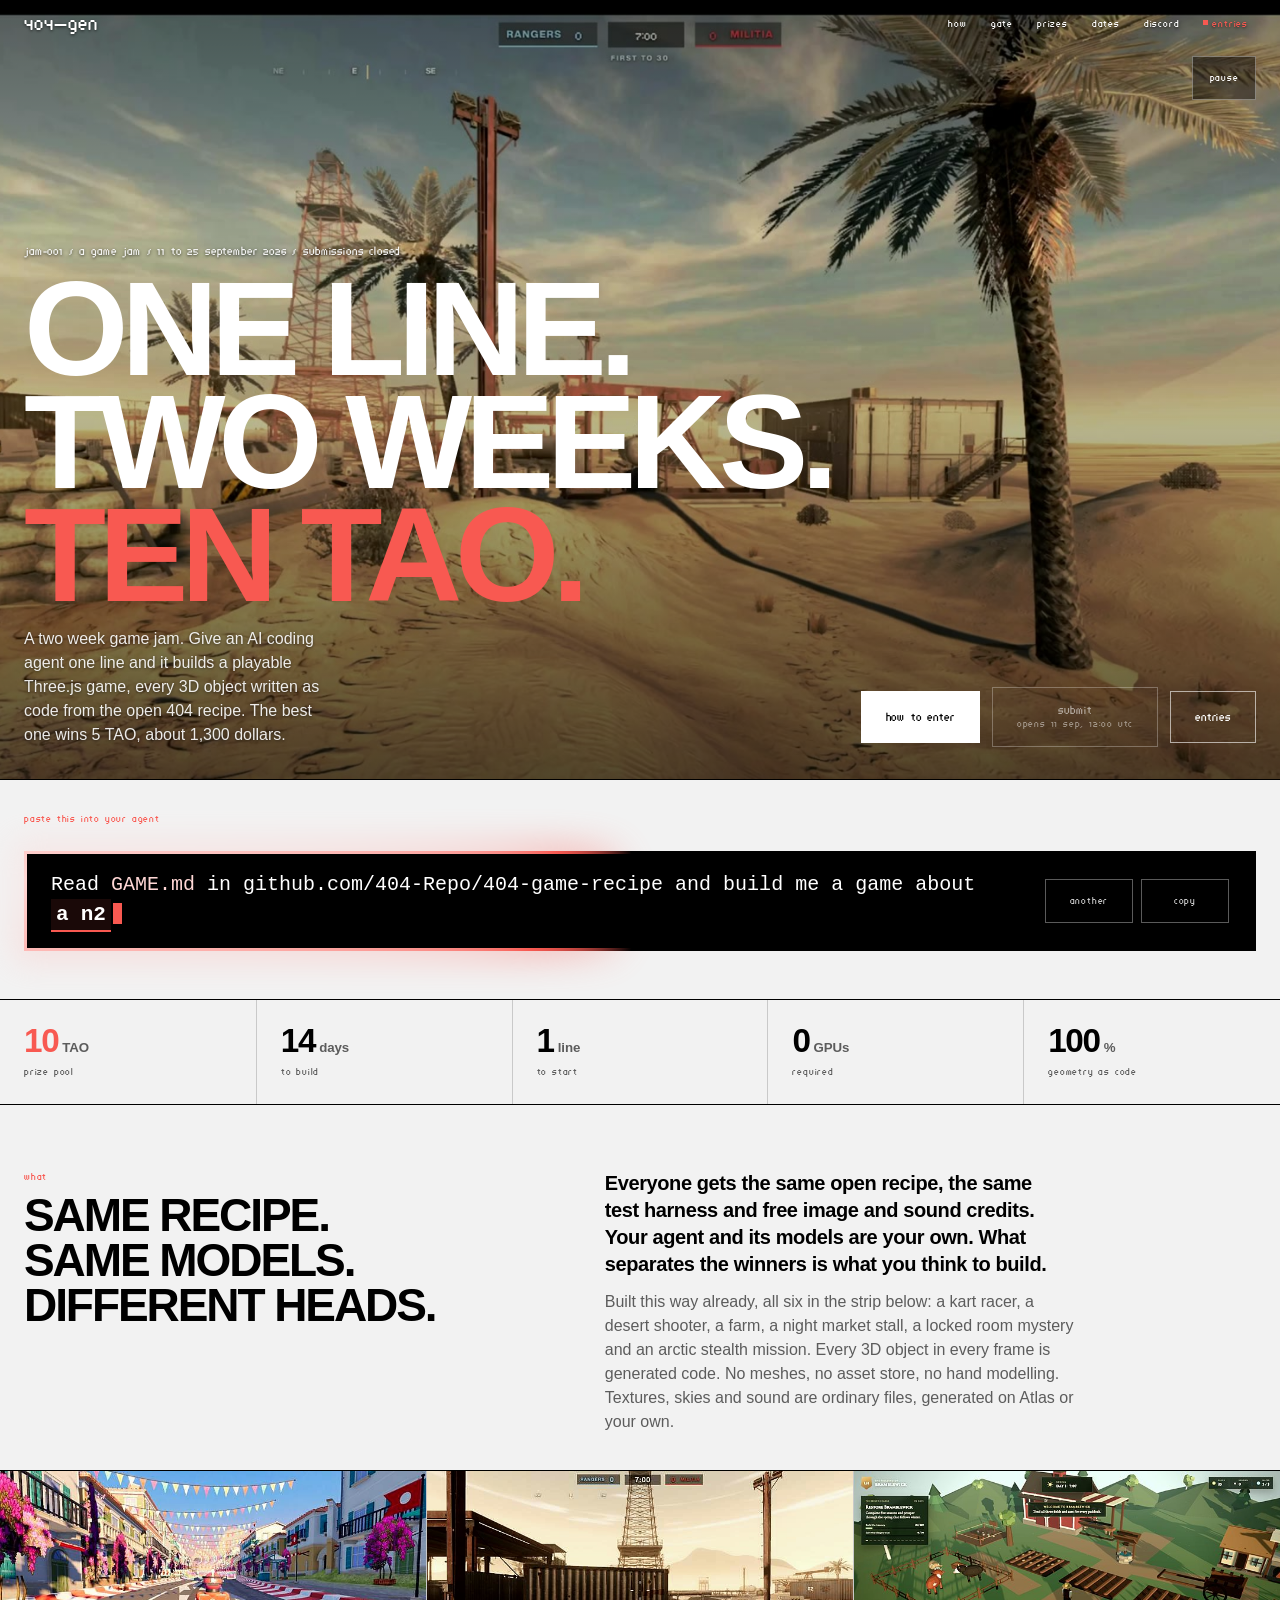
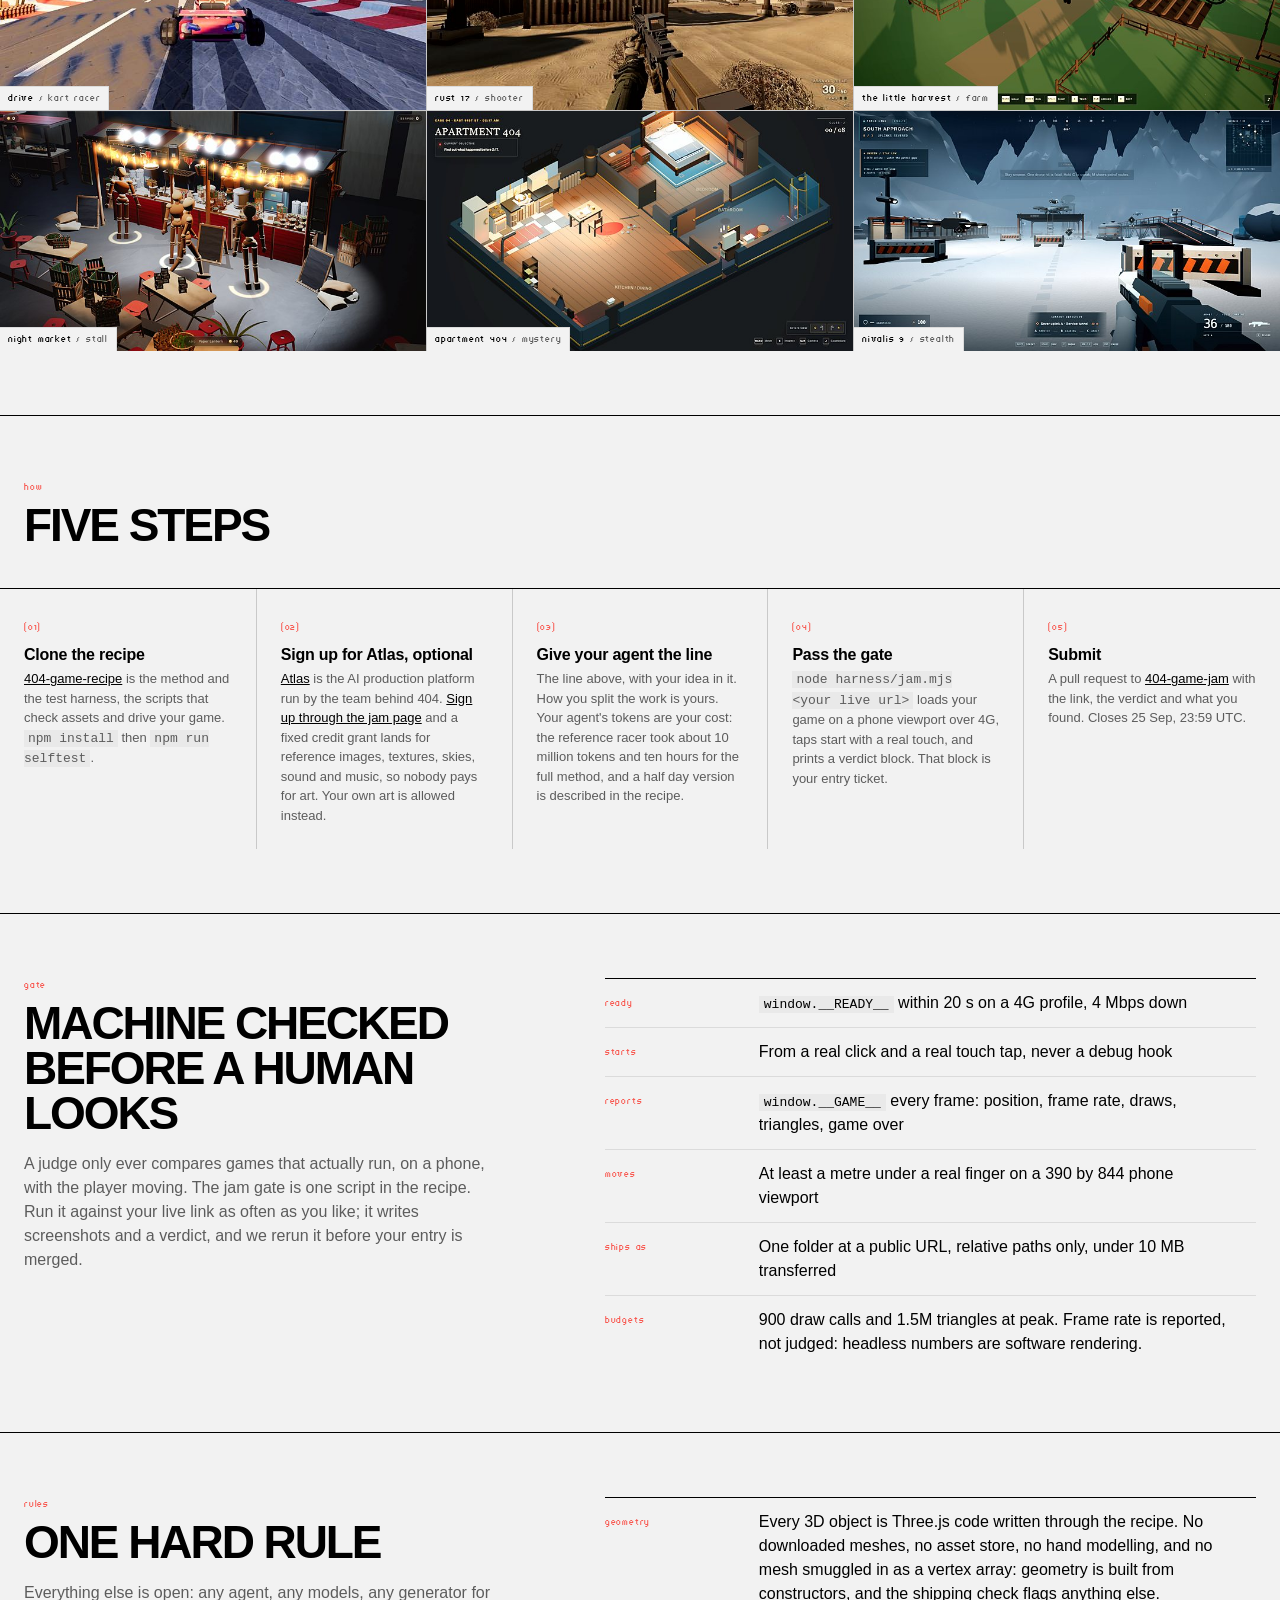
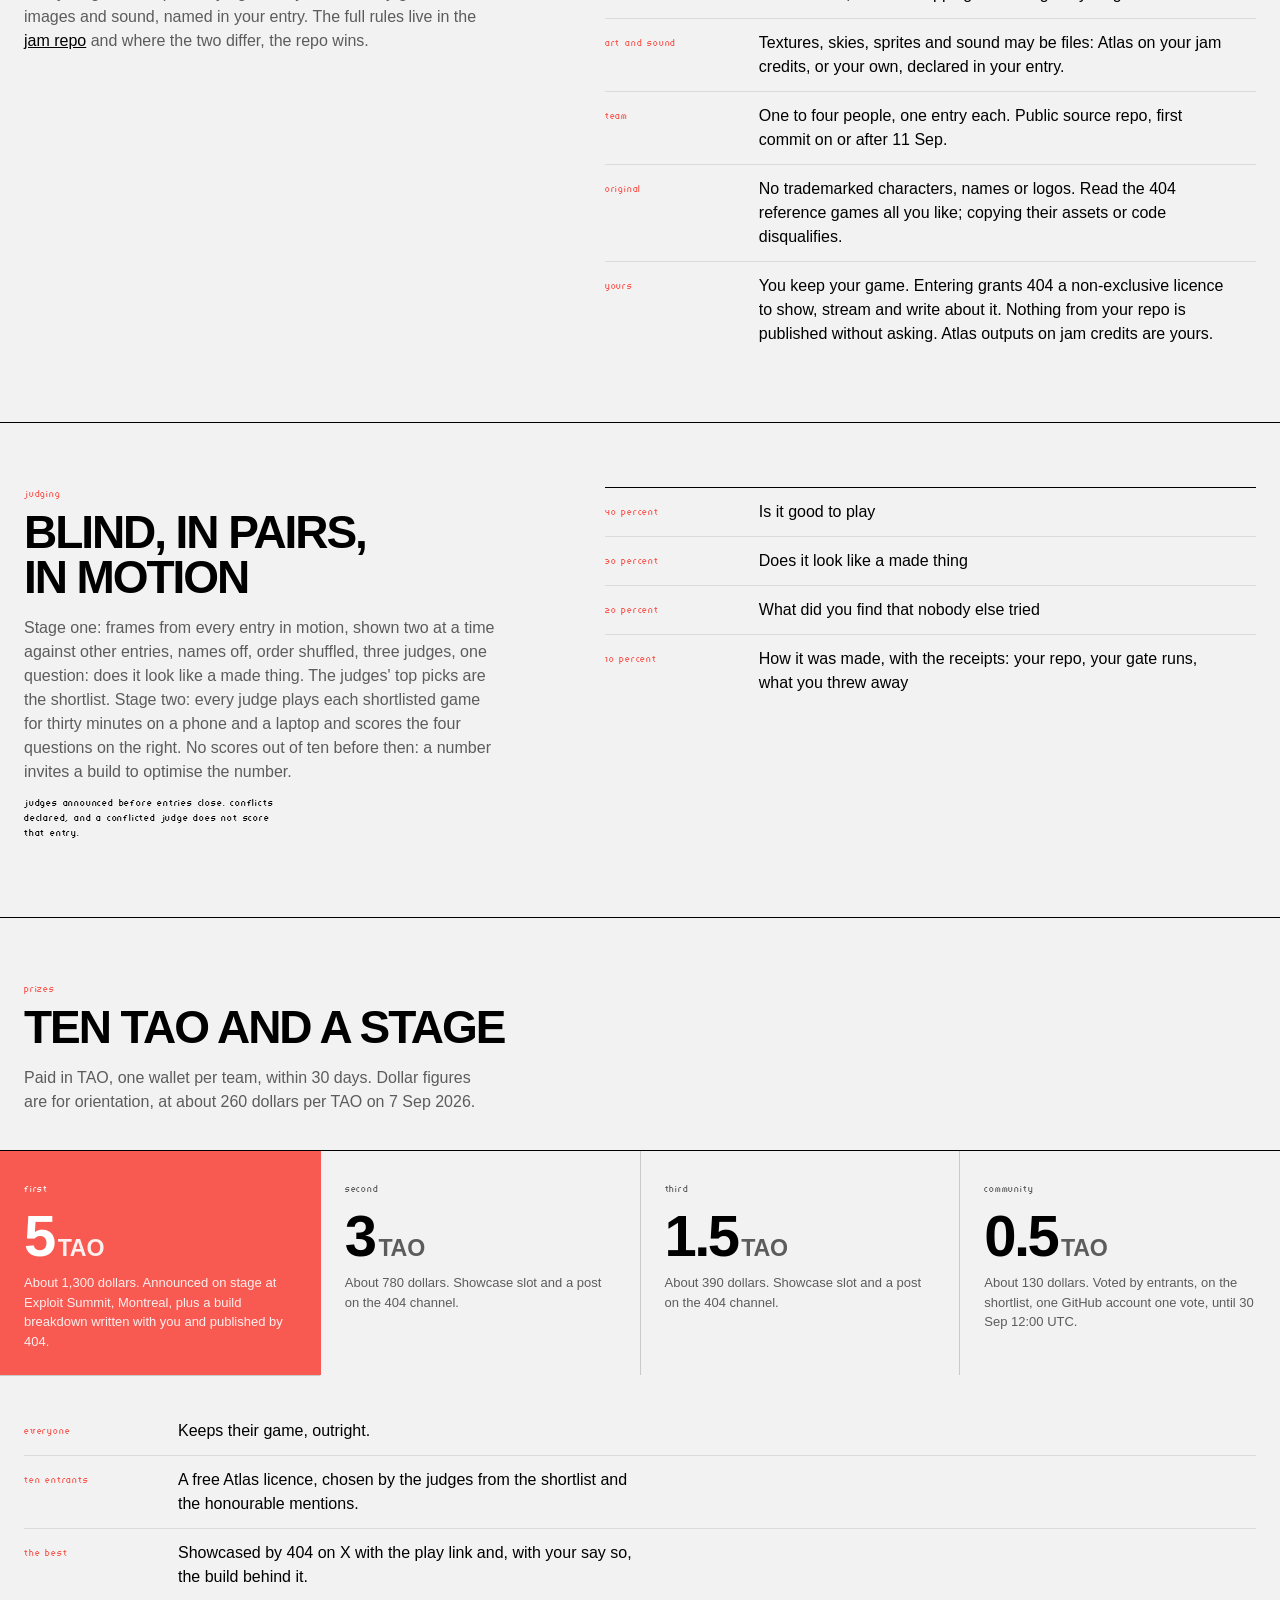
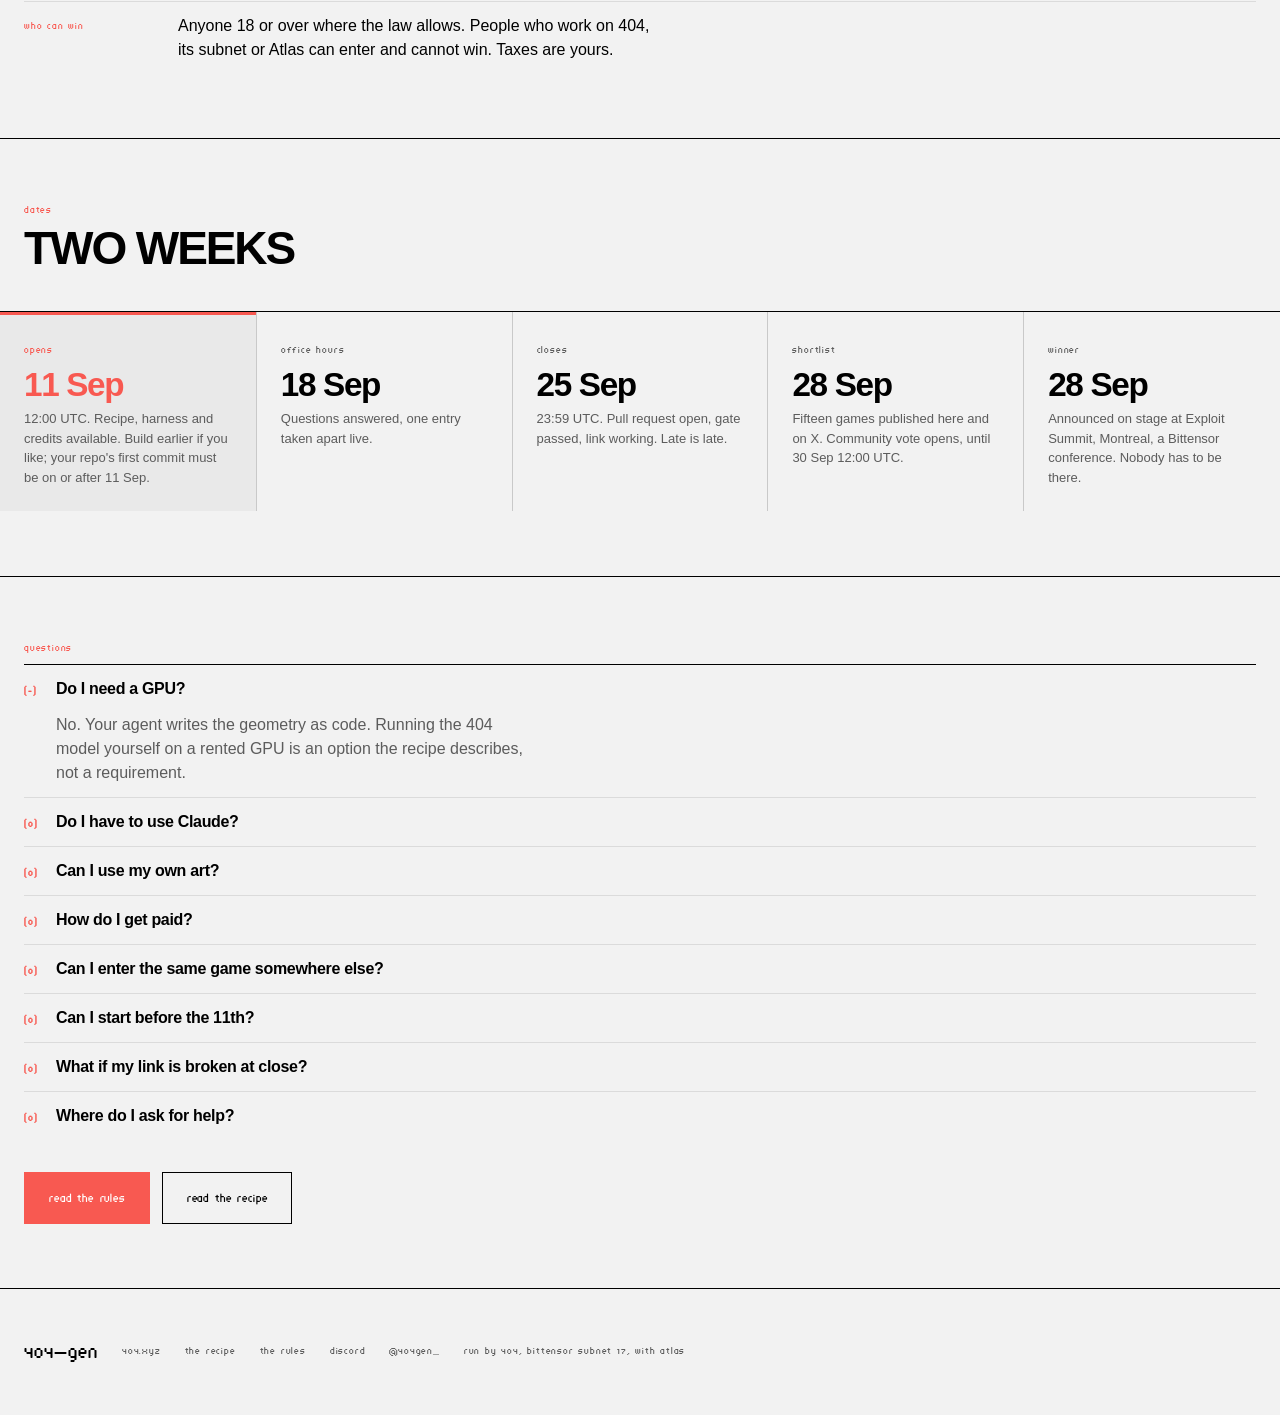
==== commit 0247667a: "Shortlist of 15 published and community vote open until 30 Sep 12:00 UTC Co-Authored-By: Claude Opus" ====
--- a/index.html
+++ b/index.html
@@ -485,7 +485,7 @@
     <div>
       <p class="lab">judging</p>
       <h2>Blind, in pairs,<br>in motion</h2>
-      <p class="g">Stage one: frames from every entry in motion, shown two at a time against other entries, names off, order shuffled, three judges, one question: does it look like a made thing. The top twelve are the shortlist. Stage two: every judge plays each shortlisted game for thirty minutes on a phone and a laptop and scores the four questions on the right. No scores out of ten before then: a number invites a build to optimise the number.</p>
+      <p class="g">Stage one: frames from every entry in motion, shown two at a time against other entries, names off, order shuffled, three judges, one question: does it look like a made thing. The judges' top picks are the shortlist. Stage two: every judge plays each shortlisted game for thirty minutes on a phone and a laptop and scores the four questions on the right. No scores out of ten before then: a number invites a build to optimise the number.</p>
       <p class="pix">Judges announced before entries close. Conflicts declared, and a conflicted judge does not score that entry.</p>
     </div>
     <div>
@@ -508,7 +508,7 @@
   <div class="prize first"><span class="pix">first</span><div class="amt">5<em>TAO</em></div><p>About 1,300 dollars. Announced on stage at Exploit Summit, Montreal, plus a build breakdown written with you and published by 404.</p></div>
   <div class="prize"><span class="pix g">second</span><div class="amt">3<em>TAO</em></div><p>About 780 dollars. Showcase slot and a post on the 404 channel.</p></div>
   <div class="prize"><span class="pix g">third</span><div class="amt">1.5<em>TAO</em></div><p>About 390 dollars. Showcase slot and a post on the 404 channel.</p></div>
-  <div class="prize"><span class="pix g">community</span><div class="amt">0.5<em>TAO</em></div><p>About 130 dollars. Voted by entrants, on the shortlist, one GitHub account one vote, 27 to 28 Sep.</p></div>
+  <div class="prize"><span class="pix g">community</span><div class="amt">0.5<em>TAO</em></div><p>About 130 dollars. Voted by entrants, on the shortlist, one GitHub account one vote, until 30 Sep 12:00 UTC.</p></div>
 </div>
 <div class="wrap"><div class="spec">
   <div><span class="k">everyone</span><p class="v">Keeps their game, outright.</p></div>
@@ -525,7 +525,7 @@
   <div class="tcell now"><span class="pix c">opens</span><div class="d">11 Sep</div><p>12:00 UTC. Recipe, harness and credits available. Build earlier if you like; your repo's first commit must be on or after 11 Sep.</p></div>
   <div class="tcell"><span class="pix g">office hours</span><div class="d">18 Sep</div><p>Questions answered, one entry taken apart live.</p></div>
   <div class="tcell"><span class="pix g">closes</span><div class="d">25 Sep</div><p>23:59 UTC. Pull request open, gate passed, link working. Late is late.</p></div>
-  <div class="tcell"><span class="pix g">shortlist</span><div class="d">27 Sep</div><p>Twelve games published here and on X. Community vote opens.</p></div>
+  <div class="tcell"><span class="pix g">shortlist</span><div class="d">28 Sep</div><p>Fifteen games published here and on X. Community vote opens, until 30 Sep 12:00 UTC.</p></div>
   <div class="tcell"><span class="pix g">winner</span><div class="d">28 Sep</div><p>Announced on stage at Exploit Summit, Montreal, a Bittensor conference. Nobody has to be there.</p></div>
 </div></section>
 
@@ -554,7 +554,7 @@
   <div class="ehead">
     <p class="lab">jam-001 / entries</p>
     <h1>The <span class="k">entries</span></h1>
-    <p class="g">Entries are closed. Every game below was merged after our rerun of the jam gate. The shortlist is published here on 27 September. The last two cards are 404 reference builds: play them, read them, they are not eligible.</p>
+    <p class="g">Entries are closed. Every game below was merged after our rerun of the jam gate. The shortlist of fifteen is published: use the shortlist filter, and vote until 30 September 12:00 UTC. The last two cards are 404 reference builds: play them, read them, they are not eligible.</p>
   </div>
 </div>
 <div class="stats">
@@ -574,7 +574,7 @@
     <button class="chip" type="button" data-f="platformer" aria-pressed="false">platformer</button>
     <button class="chip" type="button" data-f="other" aria-pressed="false">other</button>
   </div>
-  <p class="votenote">Play opens the game in a new tab. The community vote is a thumbs up on the entry's pull request, entrants only, one GitHub account one vote, from the shortlist on 27 Sep until 28 Sep 12:00 UTC.</p>
+  <p class="votenote">Play opens the game in a new tab. The community vote is a thumbs up on the entry's pull request, entrants only, one GitHub account one vote, on shortlisted entries only, until 30 Sep 12:00 UTC. Not your own.</p>
   <div class="grid" id="grid"></div>
   <p class="empty" id="empty" hidden>No entries in this filter yet. The first ones land on 11 September.</p>
   <div class="cols">
@@ -673,22 +673,22 @@
   /* entries */
   var ENTRIES = [
     /* ENTRIES (merged PRs, curated order) */
-    { id:"e27", title:"The Last Bellkeeper", by:"Tylerdurdeth", tag:"other", genre:"other", short:false, found:"Wind as a physical tool you carry: you catch a gust in your bell, hold it, and give it back to the world to turn a mill, ride an updraft, swing a bridge or calm a guardian, in a village built inside one great tree. Every puzzle and the boss fight are solved with the same few verbs of wind, never with a weapon.", badges:["gate pass", "Claude Code"], play:"https://tylerdurdeth.github.io/the-last-bellkeeper/", src:"https://github.com/Tylerdurdeth/the-last-bellkeeper", pr:"https://github.com/404-Repo/404-game-jam/pull/27", shot:"media/e_27.jpg" },
-    { id:"e7", title:"The Last Light", by:"alexanderbladyko", tag:"other", genre:"other", short:false, found:"Your moving lantern reveals otherwise invulnerable ghosts and strengthens your defenses, but it also accelerates the enemies inside its beam. You must keep repositioning the light while your towers hold a haunted toy theatre until dawn. Nested dolls split into faster toys, while sleep, wake-up shockwaves, and ghostlight pools let six build sites support different strategies.", badges:["gate pass", "Codex"], play:"https://the-last-light-toy-theatre.bladyko.chatgpt.site/", src:"https://github.com/alexanderbladyko/the-last-light", pr:"https://github.com/404-Repo/404-game-jam/pull/7", shot:"media/e_7.jpg" },
-    { id:"e10", title:"Porcelain Tide", by:"FlyingBisonSG", tag:"shooter", genre:"shooter", short:false, found:"Your strongest shot is the one coming home: cast harmlessly past porcelain creatures, steer your salvage boat, then recall to reshape the returning harpoon's path through the shoal. Missed creatures circle back with their remaining health, so each of five voyages ends only when you resolve its encounters. Moving the boat becomes a way to aim, inside a drowned ceramic garden with reflected cobalt paintings and original chapter music.", badges:["gate pass", "Codex"], play:"https://flyingbisonsg.github.io/porcelain-tide/game/?v=a7692af", src:"https://github.com/FlyingBisonSG/porcelain-tide", pr:"https://github.com/404-Repo/404-game-jam/pull/10", shot:"media/e_10.jpg" },
-    { id:"e13", title:"SUNDRIFT", by:"lkruer", tag:"racing", genre:"racing", short:false, found:"The clock is the score: every drift you bank pushes the time of day forward, so a run starts at sunset and your driving carries the pass through the night to sunrise, the sky and the light on the road turning with every good slide. Leave the road and there is no reset button: a giant horseshoe magnet swoops down, grabs the car and carries it back to where it left. On a phone it is one finger (hold to drive, slide to steer, pull down to lift off or brake) with the other thumb on the handbrake.", badges:["gate pass", "Claude Code"], play:"https://lkruer.github.io/sundrift/game/", src:"https://github.com/lkruer/sundrift", pr:"https://github.com/404-Repo/404-game-jam/pull/13", shot:"media/e_13.jpg" },
-    { id:"e14", title:"Farseek", by:"Rapiiidooo", tag:"platformer", genre:"platformer", short:false, found:"Doors are dialled with light: in a sunken tomb you turn bronze mirrors until sunlight lights the three glyphs of the gate's address. Beyond it, a customs checkpoint only stamps address plates as punishment, so you provoke its Wardens with a confiscated sun disc and step out of each stamp's ring so it lands on the right plate. On the dawn isles the same disc, charged in crystal beams, wakes pylons whose stepped bridges of light last only seconds.", badges:["gate pass", "Claude Code"], play:"https://farseek.rapidoai.dev/", src:"https://github.com/Rapiiidooo/farseek", pr:"https://github.com/404-Repo/404-game-jam/pull/14", shot:"media/e_14.jpg" },
-    { id:"e3", title:"Guardians of the Rock", by:"tommyhgunz14", tag:"other", genre:"other", short:false, found:"A true story of No. 202 Squadron at Gibraltar, flown in authentic recreations of the most advanced flying boats of 1941 and the missions they flew in the battle for the Mediterranean. You take off from the water and hunt submarines on a period radar A-scope, with a plotting chart alongside; every contact must be identified by eye and reported by radio, which can bring destroyers to your contact, and firing on the wrong ship goes on your record. Depth charges are set to a firing depth before each run, a dived submarine is tracked by her shadow in the water, and you can take any gunner's or the bomb aimer's position while picture-in-picture windows follow the automated gunners and the charges' plumes with the crew's commentary.", badges:["gate pass", "Claude Code"], play:"https://tommyhgunz14.github.io/202/", src:"https://github.com/tommyhgunz14/202", pr:"https://github.com/404-Repo/404-game-jam/pull/3", shot:"media/e_3.jpg" },
-    { id:"e16", title:"PONG PING", by:"JENW1N", tag:"other", genre:"other", short:false, found:"The rally is the music: every contact plays a note that climbs a scale over a beat locked to the rally's own tempo, and past a dozen shots the hall redraws itself in pencil while only the table, the ball and the two blades keep their colour. The racket is real, not a bat: a 2.7 g ball with drag and Magnus lift meets rubber modelled as grip and slip, so spin is a control, a flick at contact or a sweep of the mouse while your serve is in the air, and you watch the ball curve with it. Each opponent plays in a hall of its own, from a school gym in daylight to a floodlit arena, and the game meets a nearly-right stroke halfway instead of making the opponent worse, so anyone can rally and PRO still bites.", badges:["gate pass", "Claude Code"], play:"https://jenw1n.github.io/celluloid/game/", src:"https://github.com/JENW1N/celluloid", pr:"https://github.com/404-Repo/404-game-jam/pull/16", shot:"media/e_16.jpg" },
-    { id:"e15", title:"Wind & Rain", by:"michalbe", tag:"other", genre:"other", short:false, found:"There is no mining or chopping: income is ritual. Priestesses dance for Wind and priests kneel at sacred springs for Rain, and a raid does not steal resources but interrupts the rite. The economy is also the soundtrack, because every dancer adds a layer to the village's rhythm and every priest adds chant and thunder, so you hear your income grow and hear it falter when you are attacked.", badges:["gate pass", "Claude Code"], play:"https://michalbe.github.io/wind-and-rain/game/", src:"https://github.com/michalbe/wind-and-rain", pr:"https://github.com/404-Repo/404-game-jam/pull/15", shot:"media/e_15.jpg" },
-    { id:"e17", title:"No free lunch theorem", by:"aliiqbal24", tag:"other", genre:"other", short:false, found:"An apocalypse runner where failure never ends the run: every collision permanently reduces the number of people alive, and the story adapts to the survivors. The mission changes from lane running through City and Station, with two-second left, middle, and right calls, to analog free flight through two orbital nets. Six successful lane calls protect up to 800 million people before the final switch.", badges:["gate pass", "Codex"], play:"https://no-lunch-left-behind.vercel.app/", src:"https://github.com/aliiqbal24/no-lunch-left-behind", pr:"https://github.com/404-Repo/404-game-jam/pull/17", shot:"media/e_17.jpg" },
-    { id:"e18", title:"Alpha Rush", by:"CeagleDev", tag:"other", genre:"other", short:false, found:"Time of day is a function of distance: one lap runs from night through dawn, day and dusk and back, and the sky, sun, street lights, drying road and music all blend from that single number, so the city changes under you with no loading screen. The night street has no character light at all; heroes, dogs and coins are lit only by the lanterns, signs and vending machines they pass, which is what makes them sit in the scene. Every hero, garment and colourway is procedural Three.js code built from approved concept boards, so you can re-dress a character on a live, waving stage and wear it straight into the run.", badges:["gate pass", "Claude Code"], play:"https://ceagledev.github.io/alpha-rush/game/", src:"https://github.com/CeagleDev/alpha-rush", pr:"https://github.com/404-Repo/404-game-jam/pull/18", shot:"media/e_18.jpg" },
-    { id:"e5", title:"SYZYGY ORBIT SNAP", by:"Cyma-Connection", tag:"other", genre:"other", short:false, found:"SYZYGY turns a sun→object→craft alignment into a one-thumb arcade timing read: you do not steer or shoot—you feel the syzygy arrive, then SNAP at the right instant. The auto-orbit makes each approach legible while the portal micro-bonus, HEAT streak multiplier, and FIX repair kits add texture without changing the core rhythm. It feels like catching a celestial beat, not driving a racer or aiming a shooter.", badges:["gate pass", "Cursor"], play:"https://cyma-connection.github.io/syzygy/", src:"https://github.com/Cyma-Connection/syzygy", pr:"https://github.com/404-Repo/404-game-jam/pull/5", shot:"media/e_5.jpg" },
-    { id:"e12", title:"Shards of the Blighted March", by:"MatiDendrite", tag:"other", genre:"other", short:false, found:"I explored how much of a town-and-wilderness RPG can fit into a single browser tab: four classes, persistent loot, weapon upgrades and a complete four-region journey. Classes can be changed in settlements without resetting progress, making each return to town a chance to rethink the next hunt. Hills, rivers and bridges connect terrain, traversal, grounded attack warnings and a north-up atlas, so the landscape guides both exploration and combat; the procedural world also has potential for further visual improvements through richer models, textures and lighting.", badges:["gate pass", "Claude Code"], play:"https://matidendrite.github.io/shards-of-the-blighted-march/", src:"https://github.com/MatiDendrite/shards-of-the-blighted-march", pr:"https://github.com/404-Repo/404-game-jam/pull/12", shot:"media/e_12.jpg" },
+    { id:"e27", title:"The Last Bellkeeper", by:"Tylerdurdeth", tag:"other", genre:"other", short:true, found:"Wind as a physical tool you carry: you catch a gust in your bell, hold it, and give it back to the world to turn a mill, ride an updraft, swing a bridge or calm a guardian, in a village built inside one great tree. Every puzzle and the boss fight are solved with the same few verbs of wind, never with a weapon.", badges:["gate pass", "Claude Code"], play:"https://tylerdurdeth.github.io/the-last-bellkeeper/", src:"https://github.com/Tylerdurdeth/the-last-bellkeeper", pr:"https://github.com/404-Repo/404-game-jam/pull/27", shot:"media/e_27.jpg" },
+    { id:"e7", title:"The Last Light", by:"alexanderbladyko", tag:"other", genre:"other", short:true, found:"Your moving lantern reveals otherwise invulnerable ghosts and strengthens your defenses, but it also accelerates the enemies inside its beam. You must keep repositioning the light while your towers hold a haunted toy theatre until dawn. Nested dolls split into faster toys, while sleep, wake-up shockwaves, and ghostlight pools let six build sites support different strategies.", badges:["gate pass", "Codex"], play:"https://the-last-light-toy-theatre.bladyko.chatgpt.site/", src:"https://github.com/alexanderbladyko/the-last-light", pr:"https://github.com/404-Repo/404-game-jam/pull/7", shot:"media/e_7.jpg" },
+    { id:"e10", title:"Porcelain Tide", by:"FlyingBisonSG", tag:"shooter", genre:"shooter", short:true, found:"Your strongest shot is the one coming home: cast harmlessly past porcelain creatures, steer your salvage boat, then recall to reshape the returning harpoon's path through the shoal. Missed creatures circle back with their remaining health, so each of five voyages ends only when you resolve its encounters. Moving the boat becomes a way to aim, inside a drowned ceramic garden with reflected cobalt paintings and original chapter music.", badges:["gate pass", "Codex"], play:"https://flyingbisonsg.github.io/porcelain-tide/game/?v=a7692af", src:"https://github.com/FlyingBisonSG/porcelain-tide", pr:"https://github.com/404-Repo/404-game-jam/pull/10", shot:"media/e_10.jpg" },
+    { id:"e13", title:"SUNDRIFT", by:"lkruer", tag:"racing", genre:"racing", short:true, found:"The clock is the score: every drift you bank pushes the time of day forward, so a run starts at sunset and your driving carries the pass through the night to sunrise, the sky and the light on the road turning with every good slide. Leave the road and there is no reset button: a giant horseshoe magnet swoops down, grabs the car and carries it back to where it left. On a phone it is one finger (hold to drive, slide to steer, pull down to lift off or brake) with the other thumb on the handbrake.", badges:["gate pass", "Claude Code"], play:"https://lkruer.github.io/sundrift/game/", src:"https://github.com/lkruer/sundrift", pr:"https://github.com/404-Repo/404-game-jam/pull/13", shot:"media/e_13.jpg" },
+    { id:"e14", title:"Farseek", by:"Rapiiidooo", tag:"platformer", genre:"platformer", short:true, found:"Doors are dialled with light: in a sunken tomb you turn bronze mirrors until sunlight lights the three glyphs of the gate's address. Beyond it, a customs checkpoint only stamps address plates as punishment, so you provoke its Wardens with a confiscated sun disc and step out of each stamp's ring so it lands on the right plate. On the dawn isles the same disc, charged in crystal beams, wakes pylons whose stepped bridges of light last only seconds.", badges:["gate pass", "Claude Code"], play:"https://farseek.rapidoai.dev/", src:"https://github.com/Rapiiidooo/farseek", pr:"https://github.com/404-Repo/404-game-jam/pull/14", shot:"media/e_14.jpg" },
+    { id:"e3", title:"Guardians of the Rock", by:"tommyhgunz14", tag:"other", genre:"other", short:true, found:"A true story of No. 202 Squadron at Gibraltar, flown in authentic recreations of the most advanced flying boats of 1941 and the missions they flew in the battle for the Mediterranean. You take off from the water and hunt submarines on a period radar A-scope, with a plotting chart alongside; every contact must be identified by eye and reported by radio, which can bring destroyers to your contact, and firing on the wrong ship goes on your record. Depth charges are set to a firing depth before each run, a dived submarine is tracked by her shadow in the water, and you can take any gunner's or the bomb aimer's position while picture-in-picture windows follow the automated gunners and the charges' plumes with the crew's commentary.", badges:["gate pass", "Claude Code"], play:"https://tommyhgunz14.github.io/202/", src:"https://github.com/tommyhgunz14/202", pr:"https://github.com/404-Repo/404-game-jam/pull/3", shot:"media/e_3.jpg" },
+    { id:"e16", title:"PONG PING", by:"JENW1N", tag:"other", genre:"other", short:true, found:"The rally is the music: every contact plays a note that climbs a scale over a beat locked to the rally's own tempo, and past a dozen shots the hall redraws itself in pencil while only the table, the ball and the two blades keep their colour. The racket is real, not a bat: a 2.7 g ball with drag and Magnus lift meets rubber modelled as grip and slip, so spin is a control, a flick at contact or a sweep of the mouse while your serve is in the air, and you watch the ball curve with it. Each opponent plays in a hall of its own, from a school gym in daylight to a floodlit arena, and the game meets a nearly-right stroke halfway instead of making the opponent worse, so anyone can rally and PRO still bites.", badges:["gate pass", "Claude Code"], play:"https://jenw1n.github.io/celluloid/game/", src:"https://github.com/JENW1N/celluloid", pr:"https://github.com/404-Repo/404-game-jam/pull/16", shot:"media/e_16.jpg" },
+    { id:"e15", title:"Wind & Rain", by:"michalbe", tag:"other", genre:"other", short:true, found:"There is no mining or chopping: income is ritual. Priestesses dance for Wind and priests kneel at sacred springs for Rain, and a raid does not steal resources but interrupts the rite. The economy is also the soundtrack, because every dancer adds a layer to the village's rhythm and every priest adds chant and thunder, so you hear your income grow and hear it falter when you are attacked.", badges:["gate pass", "Claude Code"], play:"https://michalbe.github.io/wind-and-rain/game/", src:"https://github.com/michalbe/wind-and-rain", pr:"https://github.com/404-Repo/404-game-jam/pull/15", shot:"media/e_15.jpg" },
+    { id:"e17", title:"No free lunch theorem", by:"aliiqbal24", tag:"other", genre:"other", short:true, found:"An apocalypse runner where failure never ends the run: every collision permanently reduces the number of people alive, and the story adapts to the survivors. The mission changes from lane running through City and Station, with two-second left, middle, and right calls, to analog free flight through two orbital nets. Six successful lane calls protect up to 800 million people before the final switch.", badges:["gate pass", "Codex"], play:"https://no-lunch-left-behind.vercel.app/", src:"https://github.com/aliiqbal24/no-lunch-left-behind", pr:"https://github.com/404-Repo/404-game-jam/pull/17", shot:"media/e_17.jpg" },
+    { id:"e18", title:"Alpha Rush", by:"CeagleDev", tag:"other", genre:"other", short:true, found:"Time of day is a function of distance: one lap runs from night through dawn, day and dusk and back, and the sky, sun, street lights, drying road and music all blend from that single number, so the city changes under you with no loading screen. The night street has no character light at all; heroes, dogs and coins are lit only by the lanterns, signs and vending machines they pass, which is what makes them sit in the scene. Every hero, garment and colourway is procedural Three.js code built from approved concept boards, so you can re-dress a character on a live, waving stage and wear it straight into the run.", badges:["gate pass", "Claude Code"], play:"https://ceagledev.github.io/alpha-rush/game/", src:"https://github.com/CeagleDev/alpha-rush", pr:"https://github.com/404-Repo/404-game-jam/pull/18", shot:"media/e_18.jpg" },
+    { id:"e5", title:"SYZYGY ORBIT SNAP", by:"Cyma-Connection", tag:"other", genre:"other", short:true, found:"SYZYGY turns a sun→object→craft alignment into a one-thumb arcade timing read: you do not steer or shoot—you feel the syzygy arrive, then SNAP at the right instant. The auto-orbit makes each approach legible while the portal micro-bonus, HEAT streak multiplier, and FIX repair kits add texture without changing the core rhythm. It feels like catching a celestial beat, not driving a racer or aiming a shooter.", badges:["gate pass", "Cursor"], play:"https://cyma-connection.github.io/syzygy/", src:"https://github.com/Cyma-Connection/syzygy", pr:"https://github.com/404-Repo/404-game-jam/pull/5", shot:"media/e_5.jpg" },
+    { id:"e12", title:"Shards of the Blighted March", by:"MatiDendrite", tag:"other", genre:"other", short:true, found:"I explored how much of a town-and-wilderness RPG can fit into a single browser tab: four classes, persistent loot, weapon upgrades and a complete four-region journey. Classes can be changed in settlements without resetting progress, making each return to town a chance to rethink the next hunt. Hills, rivers and bridges connect terrain, traversal, grounded attack warnings and a north-up atlas, so the landscape guides both exploration and combat; the procedural world also has potential for further visual improvements through richer models, textures and lighting.", badges:["gate pass", "Claude Code"], play:"https://matidendrite.github.io/shards-of-the-blighted-march/", src:"https://github.com/MatiDendrite/shards-of-the-blighted-march", pr:"https://github.com/404-Repo/404-game-jam/pull/12", shot:"media/e_12.jpg" },
     { id:"e25", title:"CTRL//REALITY", by:"DanielDerefaka", tag:"other", genre:"other", short:false, found:"The HUD is not a HUD: the controls are cards you physically carry, drag into sockets in the world, and tune from the socket. BRIGHTNESS and GRAVITY change the room itself (dim to read hidden order, radiant to build the bridge, heavy to freeze drifting anchors), so every puzzle is solved by choosing a setting and paying its time cost. The final challenge socketed both cards side by side, so two settings have to be sequenced together.", badges:["gate pass", "Claude Code"], play:"https://danielderefaka.github.io/ctrl-reality/game/", src:"https://github.com/DanielDerefaka/ctrl-reality", pr:"https://github.com/404-Repo/404-game-jam/pull/25", shot:"media/e_25.jpg" },
-    { id:"e28", title:"Vector Shift", by:"AgusPepito", tag:"racing", genre:"racing", short:false, found:"Vector Shift combines phase matching with surface-relative racing across open roads, the inside and outside of orbital tubes, and jump gaps. A phase change can turn the same line into a speed lane or a safe route through an energy gate, so steering, colour choice and boost timing become one decision. Its 24 courses gradually combine these choices into a continuous racing rhythm.", badges:["gate pass", "Codex"], play:"https://aguspepito.github.io/", src:"https://github.com/AgusPepito/AgusPepito.github.io", pr:"https://github.com/404-Repo/404-game-jam/pull/28", shot:"media/e_28.jpg" },
-    { id:"e30", title:"RIDERASH", by:"karvachiik-lgtm", tag:"racing", genre:"racing", short:false, found:"The race is a brawl: a pack of rivals that fight you for position, not for fun, with punches, kicks, grabs and a chain at a hundred miles an hour. The police are real riders, not a timer: a cop waits on the verge like a speed trap, chases you through traffic, can be knocked off his bike, and if you wreck near him he pulls over, walks up and cuffs, tickets, lectures or kneels you, played on the actual rigs and checked frame by frame by a harness. Every bike, rider and building is Three.js code, and each garage card turns the real machine on a turntable when you hover it.", badges:["gate pass", "Claude Code"], play:"https://riderash.vercel.app/", src:"https://github.com/karvachiik-lgtm/riderash", pr:"https://github.com/404-Repo/404-game-jam/pull/30", shot:"media/e_30.jpg" },
-    { id:"e23", title:"BounceBack", by:"IrrhammCode", tag:"other", genre:"other", short:false, found:"While every other entry features solo vehicles or single-character runners, BounceBack is the only game running a simultaneous 5v5 physics arena battle where 10 fighters actively brawl, dash, and punch rivals over the ropes at the same time. Knocking opponents into reactive neon pinball bumpers turns fighter launches into kinetic ricochets where bank shots and bumper rebounds exponentially multiply ring-out K.O. points. Televised live audience disaster votes—triggering real-time twisters, seismic quakes, and orbital lasers—paired with cartoon party mystery cubes turn every round into a chaotic, clutch comeback arena that autonomous AI squads dynamically navigate.", badges:["gate pass", "Antigravity"], play:"https://bounceback-beta.vercel.app", src:"https://github.com/IrrhammCode/bounceback", pr:"https://github.com/404-Repo/404-game-jam/pull/23", shot:"media/e_23.jpg" },
+    { id:"e28", title:"Vector Shift", by:"AgusPepito", tag:"racing", genre:"racing", short:true, found:"Vector Shift combines phase matching with surface-relative racing across open roads, the inside and outside of orbital tubes, and jump gaps. A phase change can turn the same line into a speed lane or a safe route through an energy gate, so steering, colour choice and boost timing become one decision. Its 24 courses gradually combine these choices into a continuous racing rhythm.", badges:["gate pass", "Codex"], play:"https://aguspepito.github.io/", src:"https://github.com/AgusPepito/AgusPepito.github.io", pr:"https://github.com/404-Repo/404-game-jam/pull/28", shot:"media/e_28.jpg" },
+    { id:"e30", title:"RIDERASH", by:"karvachiik-lgtm", tag:"racing", genre:"racing", short:true, found:"The race is a brawl: a pack of rivals that fight you for position, not for fun, with punches, kicks, grabs and a chain at a hundred miles an hour. The police are real riders, not a timer: a cop waits on the verge like a speed trap, chases you through traffic, can be knocked off his bike, and if you wreck near him he pulls over, walks up and cuffs, tickets, lectures or kneels you, played on the actual rigs and checked frame by frame by a harness. Every bike, rider and building is Three.js code, and each garage card turns the real machine on a turntable when you hover it.", badges:["gate pass", "Claude Code"], play:"https://riderash.vercel.app/", src:"https://github.com/karvachiik-lgtm/riderash", pr:"https://github.com/404-Repo/404-game-jam/pull/30", shot:"media/e_30.jpg" },
+    { id:"e23", title:"BounceBack", by:"IrrhammCode", tag:"other", genre:"other", short:true, found:"While every other entry features solo vehicles or single-character runners, BounceBack is the only game running a simultaneous 5v5 physics arena battle where 10 fighters actively brawl, dash, and punch rivals over the ropes at the same time. Knocking opponents into reactive neon pinball bumpers turns fighter launches into kinetic ricochets where bank shots and bumper rebounds exponentially multiply ring-out K.O. points. Televised live audience disaster votes—triggering real-time twisters, seismic quakes, and orbital lasers—paired with cartoon party mystery cubes turn every round into a chaotic, clutch comeback arena that autonomous AI squads dynamically navigate.", badges:["gate pass", "Antigravity"], play:"https://bounceback-beta.vercel.app", src:"https://github.com/IrrhammCode/bounceback", pr:"https://github.com/404-Repo/404-game-jam/pull/23", shot:"media/e_23.jpg" },
     { id:"e4", title:"BOLTWORKS", by:"sidneycodes1", tag:"shooter", genre:"shooter", short:false, found:"The tank is not a single mesh but a kit of verified 404 modules—hull, tracks, turret, barrel and armour—that automatically disassembles and physically rebuilds between waves. The silhouette visibly changes over a run as heavier hulls, longer barrels and bolted armour are swapped in. Because the tank is code, the rebuild is immediate and variation costs no additional meshes.", badges:["gate pass", "OpenCode"], play:"https://sidneycodes1.github.io/boltworks/game/", src:"https://github.com/sidneycodes1/boltworks", pr:"https://github.com/404-Repo/404-game-jam/pull/4", shot:"media/e_4.jpg" },
     { id:"e26", title:"Fright House", by:"POLIBU", tag:"other", genre:"other", short:false, found:"Fright House is one investigation spread across twelve rooms that each change genre — street detective walk, four-floor platformer, library chase, barrel run, boss arena, rail-cart finale — without a break in the case. The field notes you actually stopped to take become the evidence that decides between two endings: the police arrest, or the bedroom that was always waiting. Switching mechanics every room turned out to be the horror pacing: the moment you learn a room's rules, the park changes them.", badges:["gate pass", "Codex"], play:"https://polibu.github.io/fright-house/", src:"https://github.com/POLIBU/fright-house", pr:"https://github.com/404-Repo/404-game-jam/pull/26", shot:"media/e_26.jpg" },
     { id:"e21", title:"Tidebreak: The Drowned Frontier", by:"Adams4587000", tag:"racing", genre:"racing", short:false, found:"Tidebreak makes the racing line a choice between speed, shared supplies and surviving three damaging hits. Braking into reverse, skimming a ramp edge, or spending a shield can preserve a run through flooded industrial circuits. Nitro canisters give a short automatic burst without spending the manual boost reserve, while every rival competes for the same finite supplies.", badges:["gate pass", "Codex"], play:"https://adams4587000.github.io/tidebreak/", src:"https://github.com/Adams4587000/tidebreak", pr:"https://github.com/404-Repo/404-game-jam/pull/21", shot:"media/e_21.jpg" },
@@ -720,8 +720,8 @@
     var badges = e.badges.map(function(t, n){ return '<span class="badge' + (n === 0 ? ' pass' : '') + '">' + esc(t) + '</span>'; }).join('');
     var playable = e.play && e.play !== '#';
     /* vote links only for shortlisted entries, and only once the shortlist is published (VOTE_OPEN) */
-    var VOTE_OPEN = false;
-    var vote = (VOTE_OPEN && e.pr && e.short) ? '<a class="vote" href="' + e.pr + '" target="_blank" rel="noopener">vote</a>' : '<span class="vote mute">' + (e.ref ? 'not eligible' : 'vote from 27 sep') + '</span>';
+    var VOTE_OPEN = true;
+    var vote = (VOTE_OPEN && e.pr && e.short) ? '<a class="vote" href="' + e.pr + '" target="_blank" rel="noopener">vote</a>' : '<span class="vote mute">' + (e.ref ? 'not eligible' : 'not shortlisted') + '</span>';
     var play = playable ? '<a class="goplay" href="' + e.play + '" target="_blank" rel="noopener">play</a>' : '<a class="mute" href="#entries">play</a>';
     var src = e.src === '#' ? '<a class="mute" href="#entries">source</a>' : '<a href="' + e.src + '" target="_blank" rel="noopener">source</a>';
     return '<article class="card' + (e.ref ? ' ref' : '') + '" data-genre="' + e.genre + '" data-short="' + (e.short ? 1 : 0) + '">' +
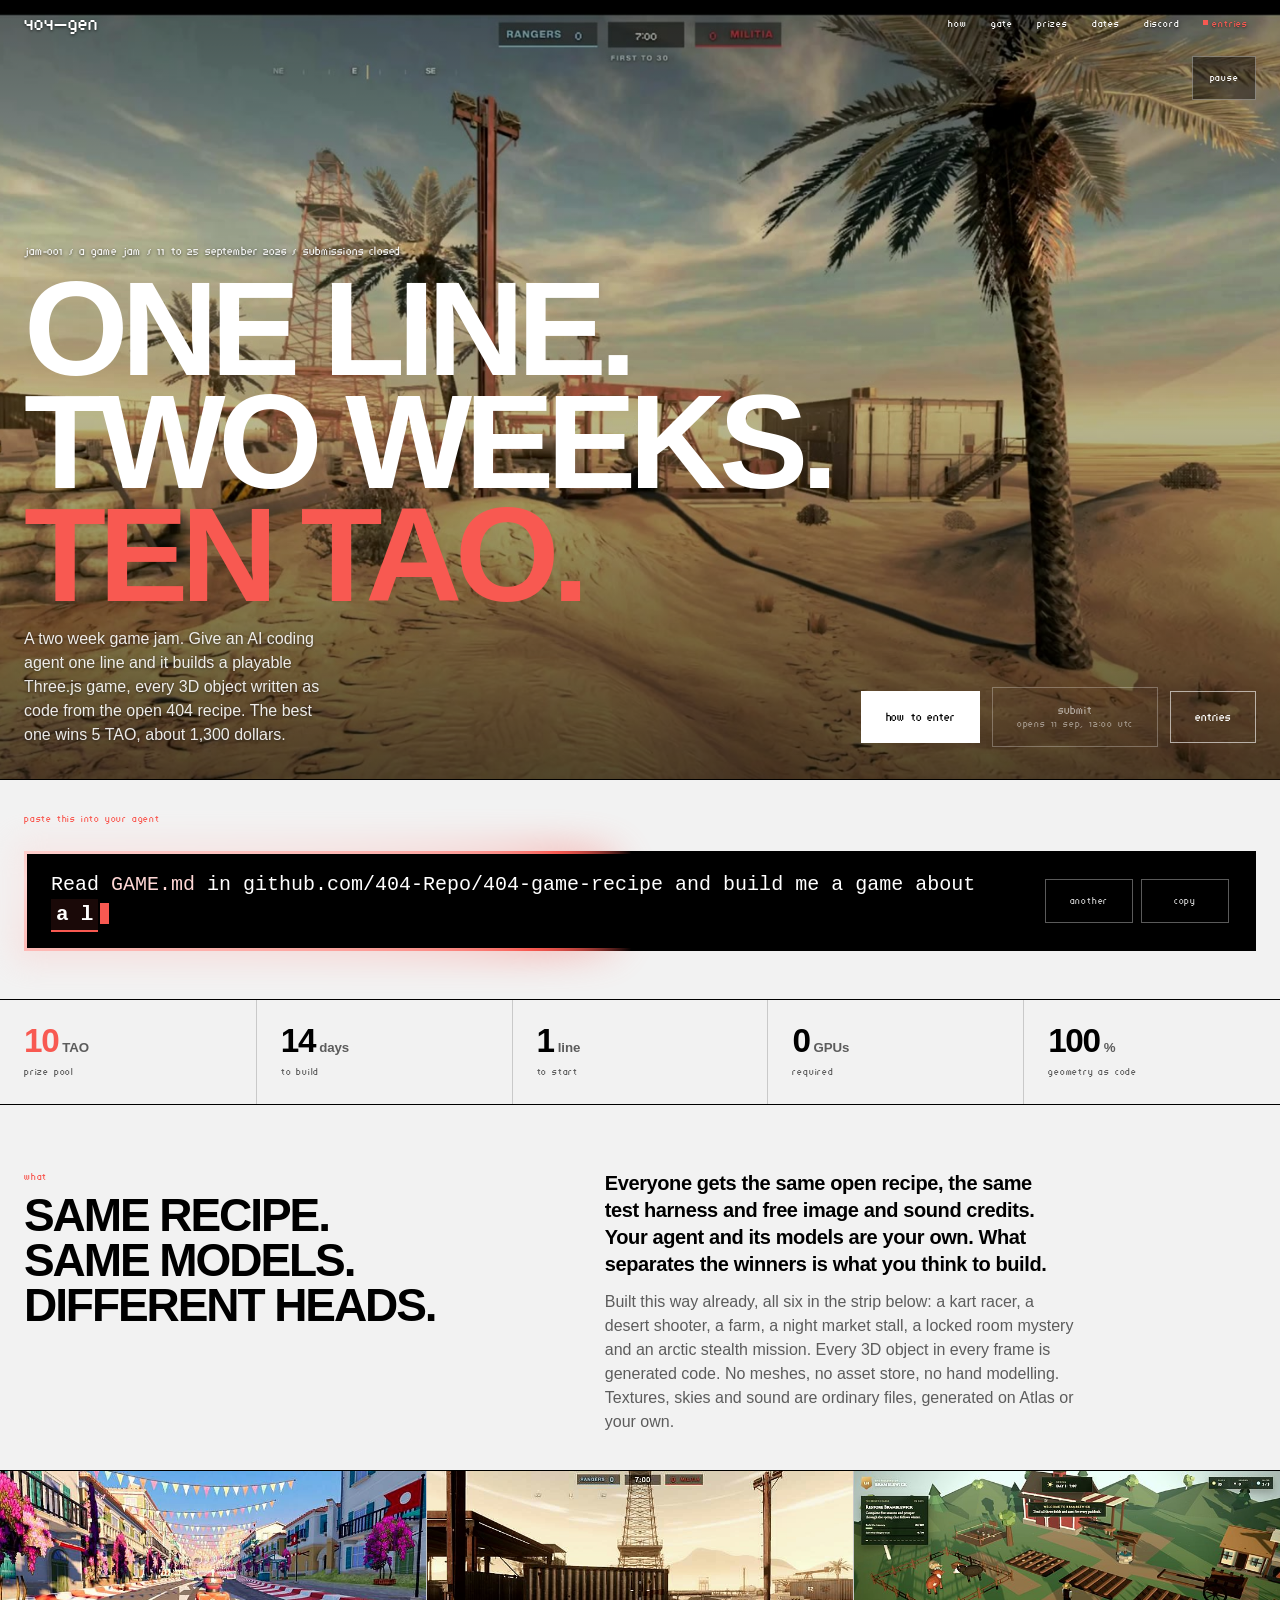
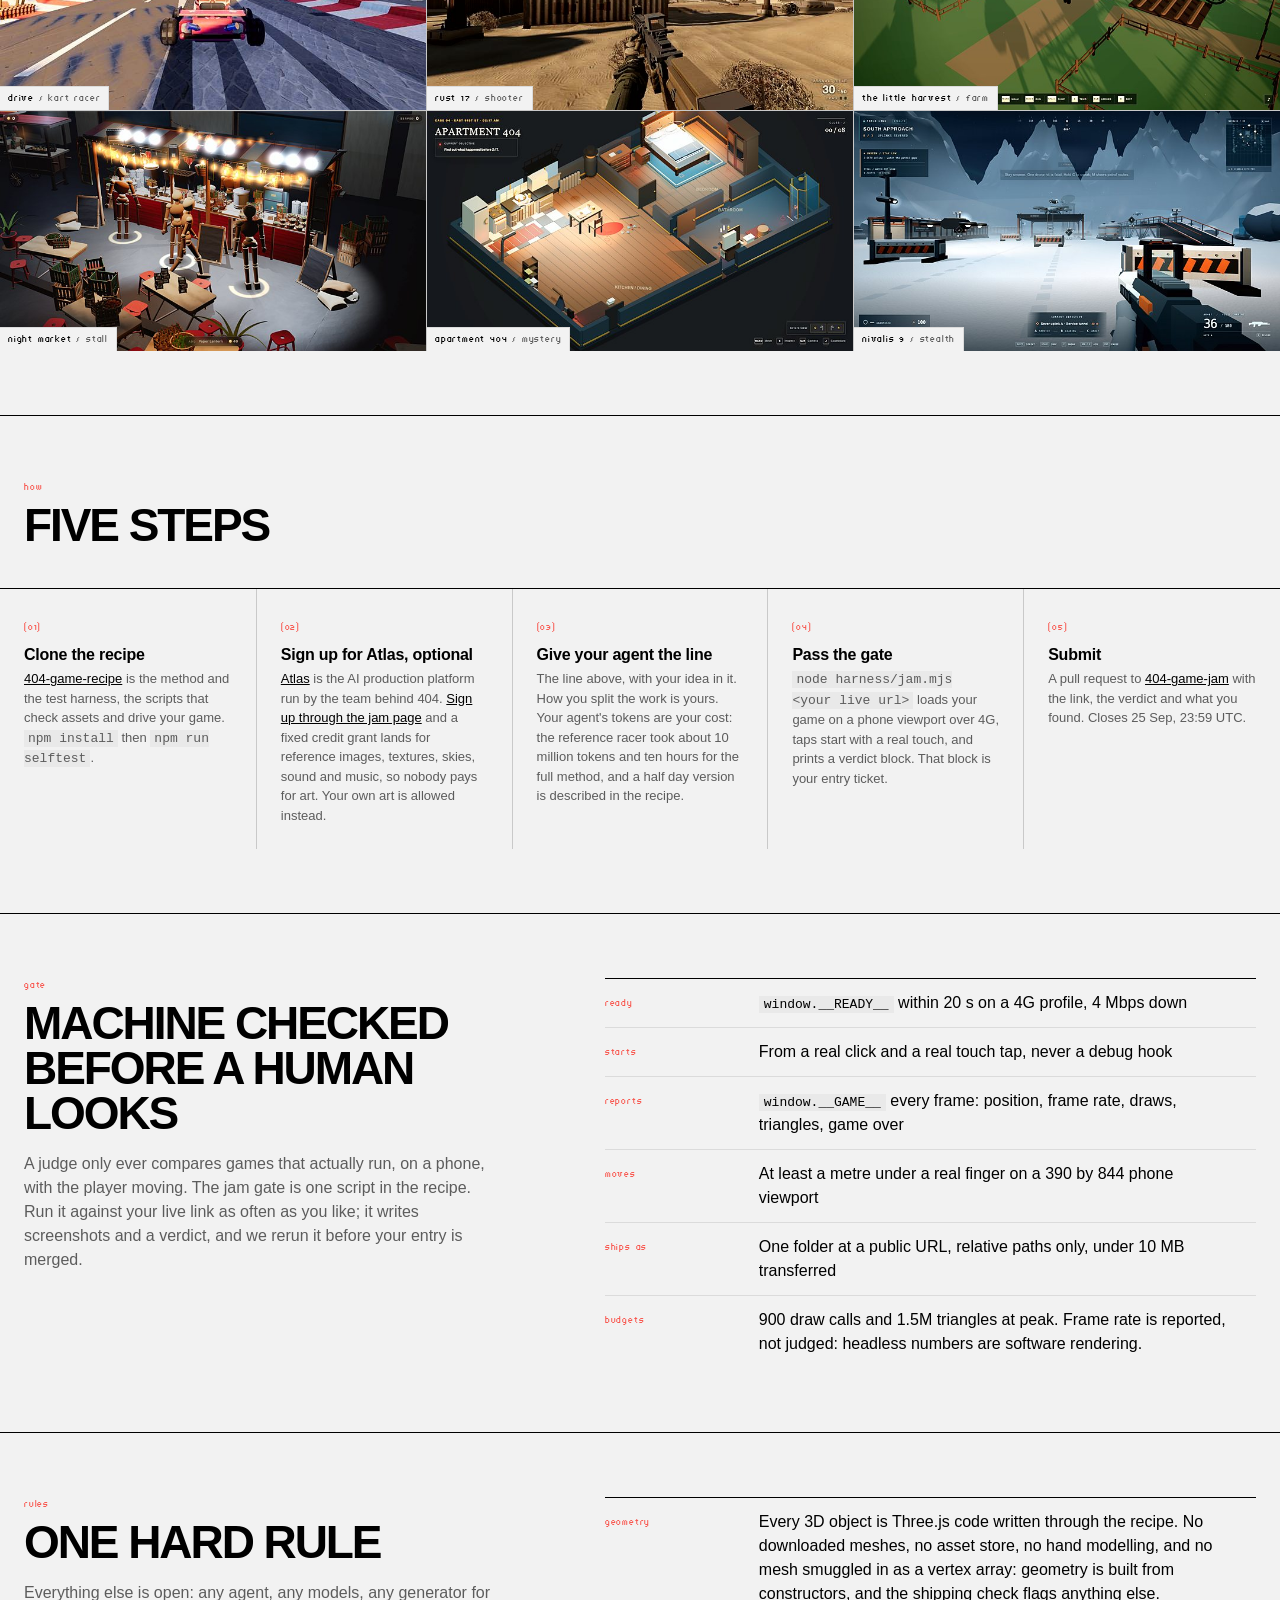
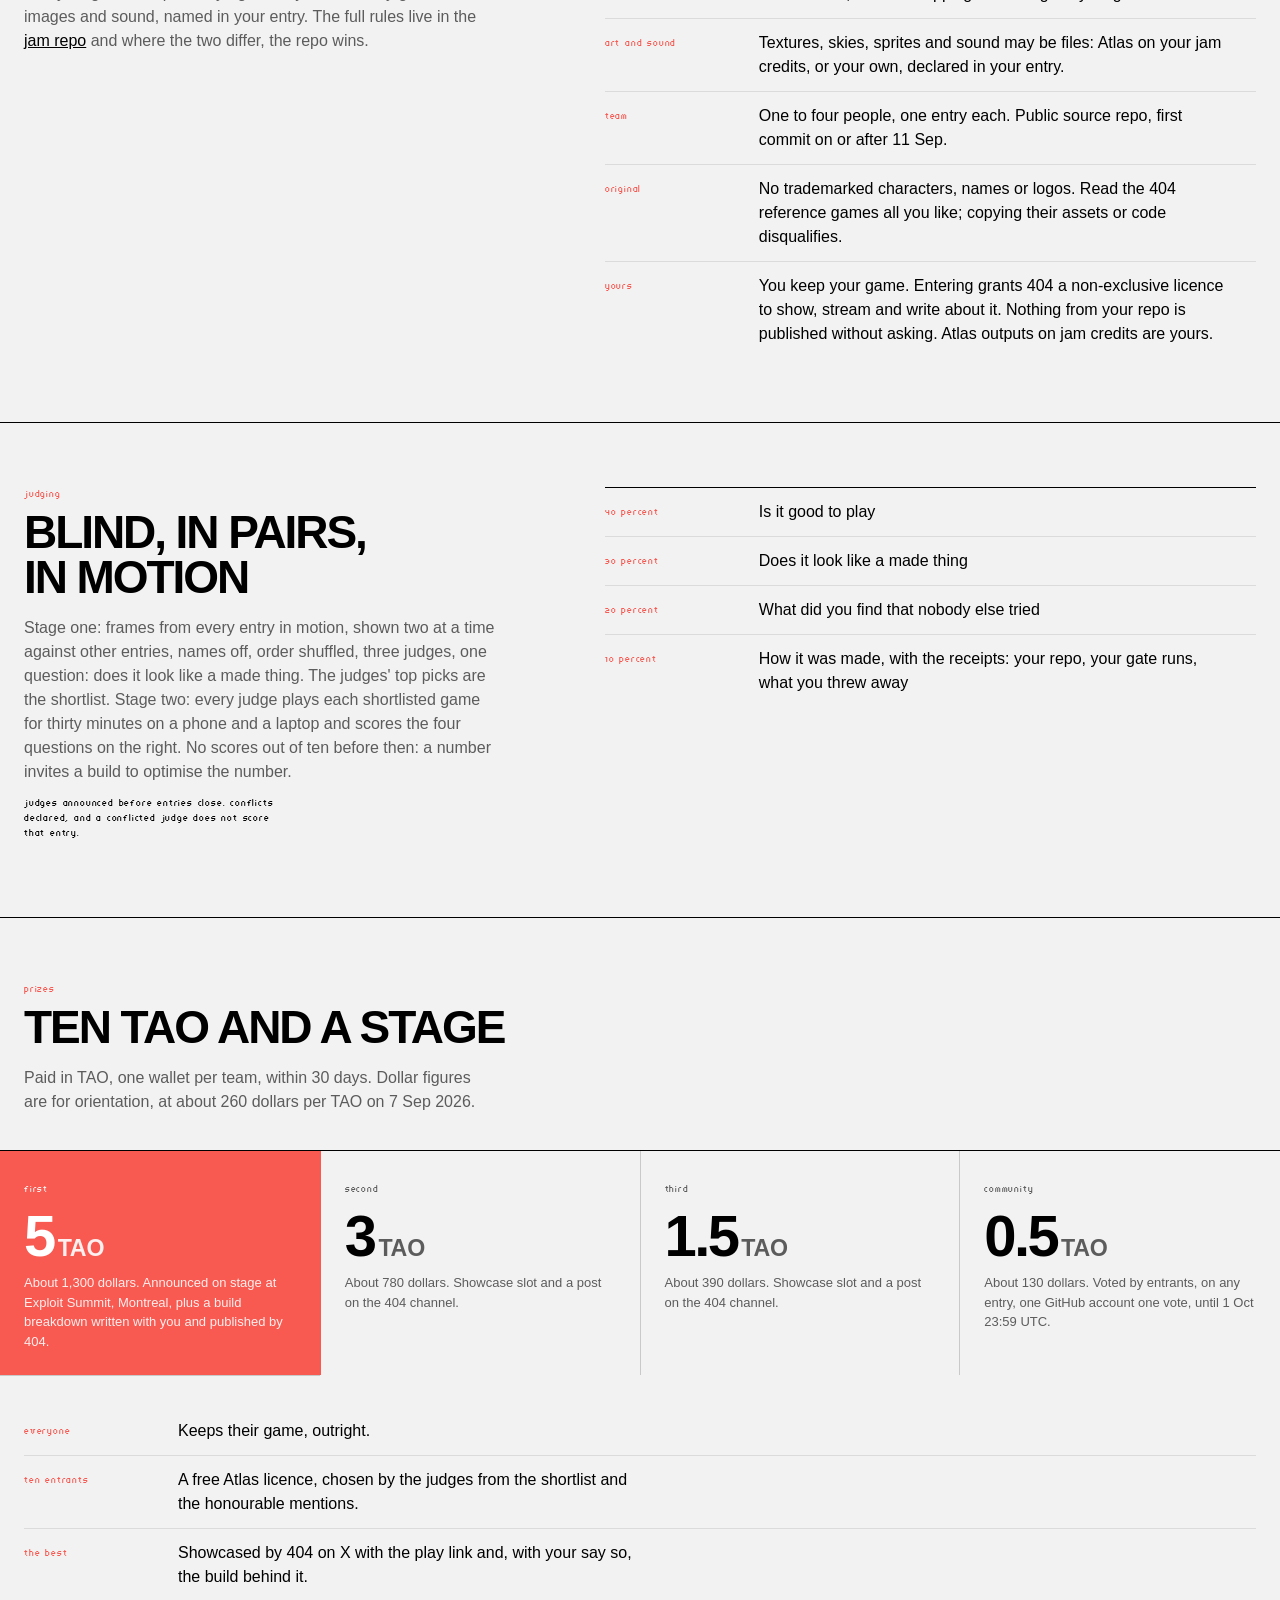
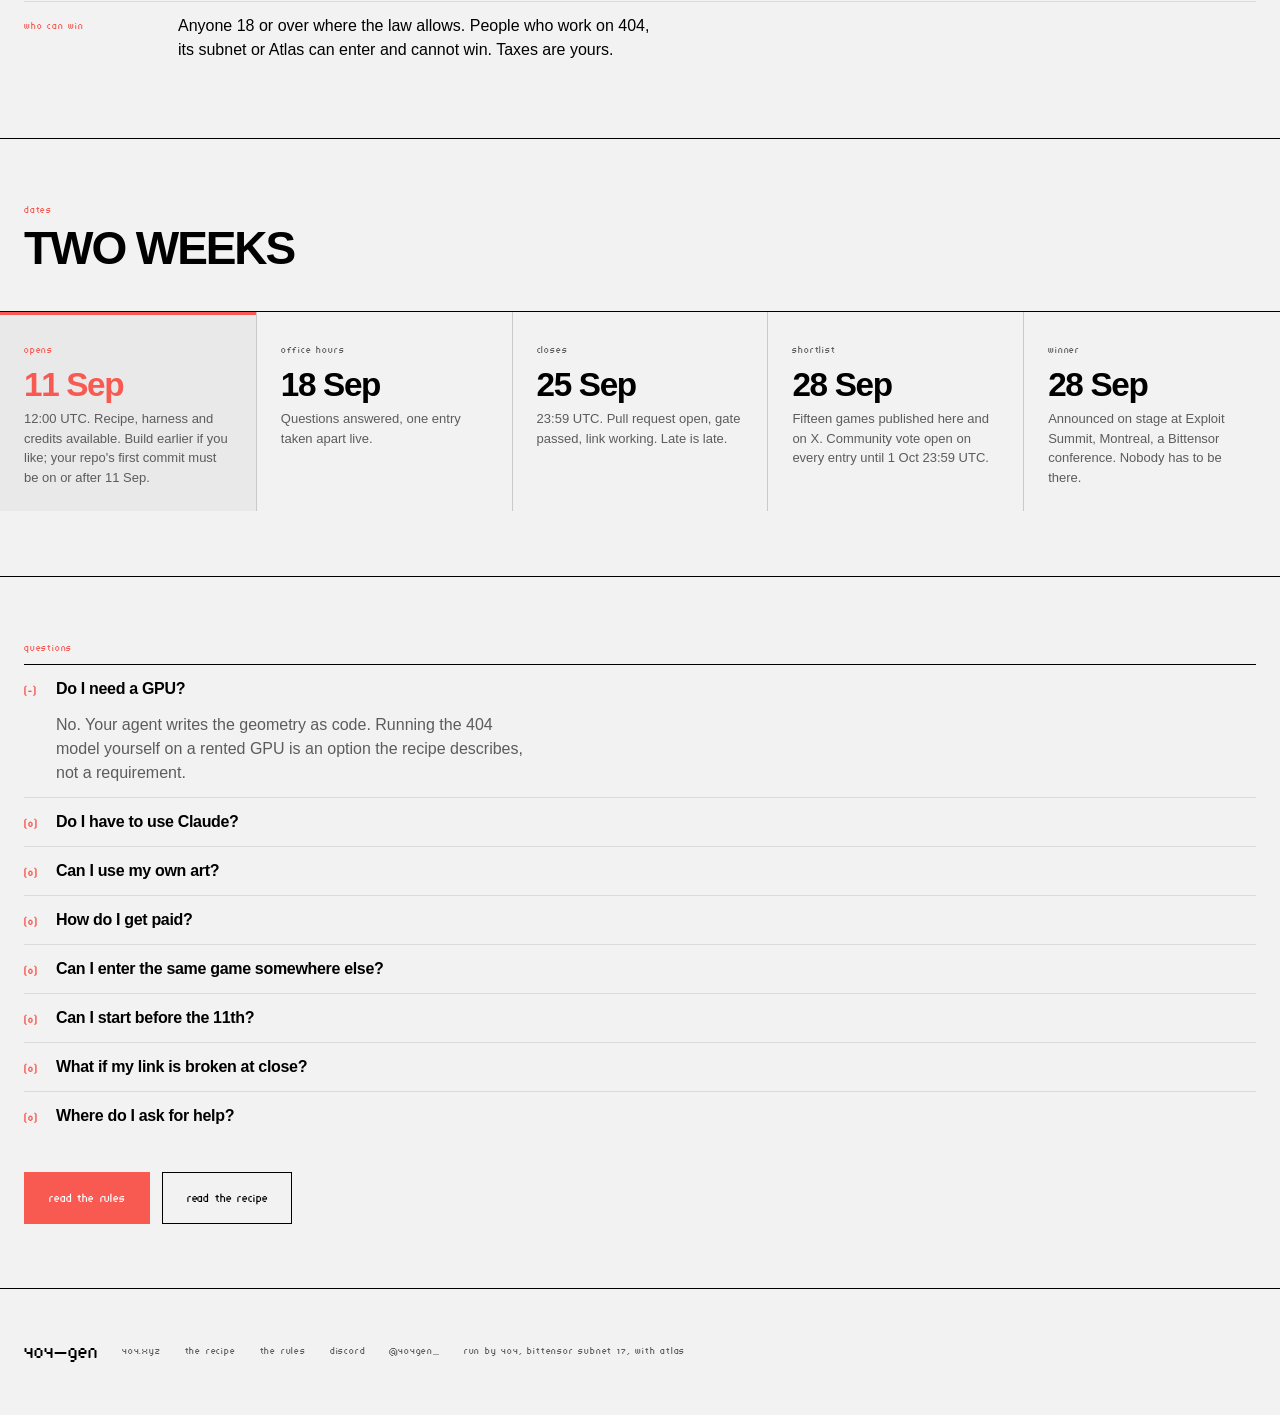
==== commit deaab2be: "Community vote open on every entry, extended to 1 Oct 23:59 UTC Co-Authored-By: Claude Opus 5.5 (1M " ====
--- a/index.html
+++ b/index.html
@@ -508,7 +508,7 @@
   <div class="prize first"><span class="pix">first</span><div class="amt">5<em>TAO</em></div><p>About 1,300 dollars. Announced on stage at Exploit Summit, Montreal, plus a build breakdown written with you and published by 404.</p></div>
   <div class="prize"><span class="pix g">second</span><div class="amt">3<em>TAO</em></div><p>About 780 dollars. Showcase slot and a post on the 404 channel.</p></div>
   <div class="prize"><span class="pix g">third</span><div class="amt">1.5<em>TAO</em></div><p>About 390 dollars. Showcase slot and a post on the 404 channel.</p></div>
-  <div class="prize"><span class="pix g">community</span><div class="amt">0.5<em>TAO</em></div><p>About 130 dollars. Voted by entrants, on the shortlist, one GitHub account one vote, until 30 Sep 12:00 UTC.</p></div>
+  <div class="prize"><span class="pix g">community</span><div class="amt">0.5<em>TAO</em></div><p>About 130 dollars. Voted by entrants, on any entry, one GitHub account one vote, until 1 Oct 23:59 UTC.</p></div>
 </div>
 <div class="wrap"><div class="spec">
   <div><span class="k">everyone</span><p class="v">Keeps their game, outright.</p></div>
@@ -525,7 +525,7 @@
   <div class="tcell now"><span class="pix c">opens</span><div class="d">11 Sep</div><p>12:00 UTC. Recipe, harness and credits available. Build earlier if you like; your repo's first commit must be on or after 11 Sep.</p></div>
   <div class="tcell"><span class="pix g">office hours</span><div class="d">18 Sep</div><p>Questions answered, one entry taken apart live.</p></div>
   <div class="tcell"><span class="pix g">closes</span><div class="d">25 Sep</div><p>23:59 UTC. Pull request open, gate passed, link working. Late is late.</p></div>
-  <div class="tcell"><span class="pix g">shortlist</span><div class="d">28 Sep</div><p>Fifteen games published here and on X. Community vote opens, until 30 Sep 12:00 UTC.</p></div>
+  <div class="tcell"><span class="pix g">shortlist</span><div class="d">28 Sep</div><p>Fifteen games published here and on X. Community vote open on every entry until 1 Oct 23:59 UTC.</p></div>
   <div class="tcell"><span class="pix g">winner</span><div class="d">28 Sep</div><p>Announced on stage at Exploit Summit, Montreal, a Bittensor conference. Nobody has to be there.</p></div>
 </div></section>
 
@@ -554,7 +554,7 @@
   <div class="ehead">
     <p class="lab">jam-001 / entries</p>
     <h1>The <span class="k">entries</span></h1>
-    <p class="g">Entries are closed. Every game below was merged after our rerun of the jam gate. The shortlist of fifteen is published: use the shortlist filter, and vote until 30 September 12:00 UTC. The last two cards are 404 reference builds: play them, read them, they are not eligible.</p>
+    <p class="g">Entries are closed. Every game below was merged after our rerun of the jam gate. The judges' shortlist of fifteen is published (use the shortlist filter). The community vote is open on every entry until 1 October 23:59 UTC. The last two cards are 404 reference builds: play them, read them, they are not eligible.</p>
   </div>
 </div>
 <div class="stats">
@@ -574,7 +574,7 @@
     <button class="chip" type="button" data-f="platformer" aria-pressed="false">platformer</button>
     <button class="chip" type="button" data-f="other" aria-pressed="false">other</button>
   </div>
-  <p class="votenote">Play opens the game in a new tab. The community vote is a thumbs up on the entry's pull request, entrants only, one GitHub account one vote, on shortlisted entries only, until 30 Sep 12:00 UTC. Not your own.</p>
+  <p class="votenote">Play opens the game in a new tab. The community vote is a thumbs up on the entry's pull request, entrants only, one GitHub account one vote, on any entry, until 1 Oct 23:59 UTC. Not your own.</p>
   <div class="grid" id="grid"></div>
   <p class="empty" id="empty" hidden>No entries in this filter yet. The first ones land on 11 September.</p>
   <div class="cols">
@@ -719,9 +719,9 @@
     var tag = '<span class="tag">' + esc(e.tag) + '</span>';
     var badges = e.badges.map(function(t, n){ return '<span class="badge' + (n === 0 ? ' pass' : '') + '">' + esc(t) + '</span>'; }).join('');
     var playable = e.play && e.play !== '#';
-    /* vote links only for shortlisted entries, and only once the shortlist is published (VOTE_OPEN) */
+    /* vote links on every entry while the vote is open (VOTE_OPEN) */
     var VOTE_OPEN = true;
-    var vote = (VOTE_OPEN && e.pr && e.short) ? '<a class="vote" href="' + e.pr + '" target="_blank" rel="noopener">vote</a>' : '<span class="vote mute">' + (e.ref ? 'not eligible' : 'not shortlisted') + '</span>';
+    var vote = (VOTE_OPEN && e.pr) ? '<a class="vote" href="' + e.pr + '" target="_blank" rel="noopener">vote</a>' : '<span class="vote mute">' + (e.ref ? 'not eligible' : 'vote closed') + '</span>';
     var play = playable ? '<a class="goplay" href="' + e.play + '" target="_blank" rel="noopener">play</a>' : '<a class="mute" href="#entries">play</a>';
     var src = e.src === '#' ? '<a class="mute" href="#entries">source</a>' : '<a href="' + e.src + '" target="_blank" rel="noopener">source</a>';
     return '<article class="card' + (e.ref ? ' ref' : '') + '" data-genre="' + e.genre + '" data-short="' + (e.short ? 1 : 0) + '">' +
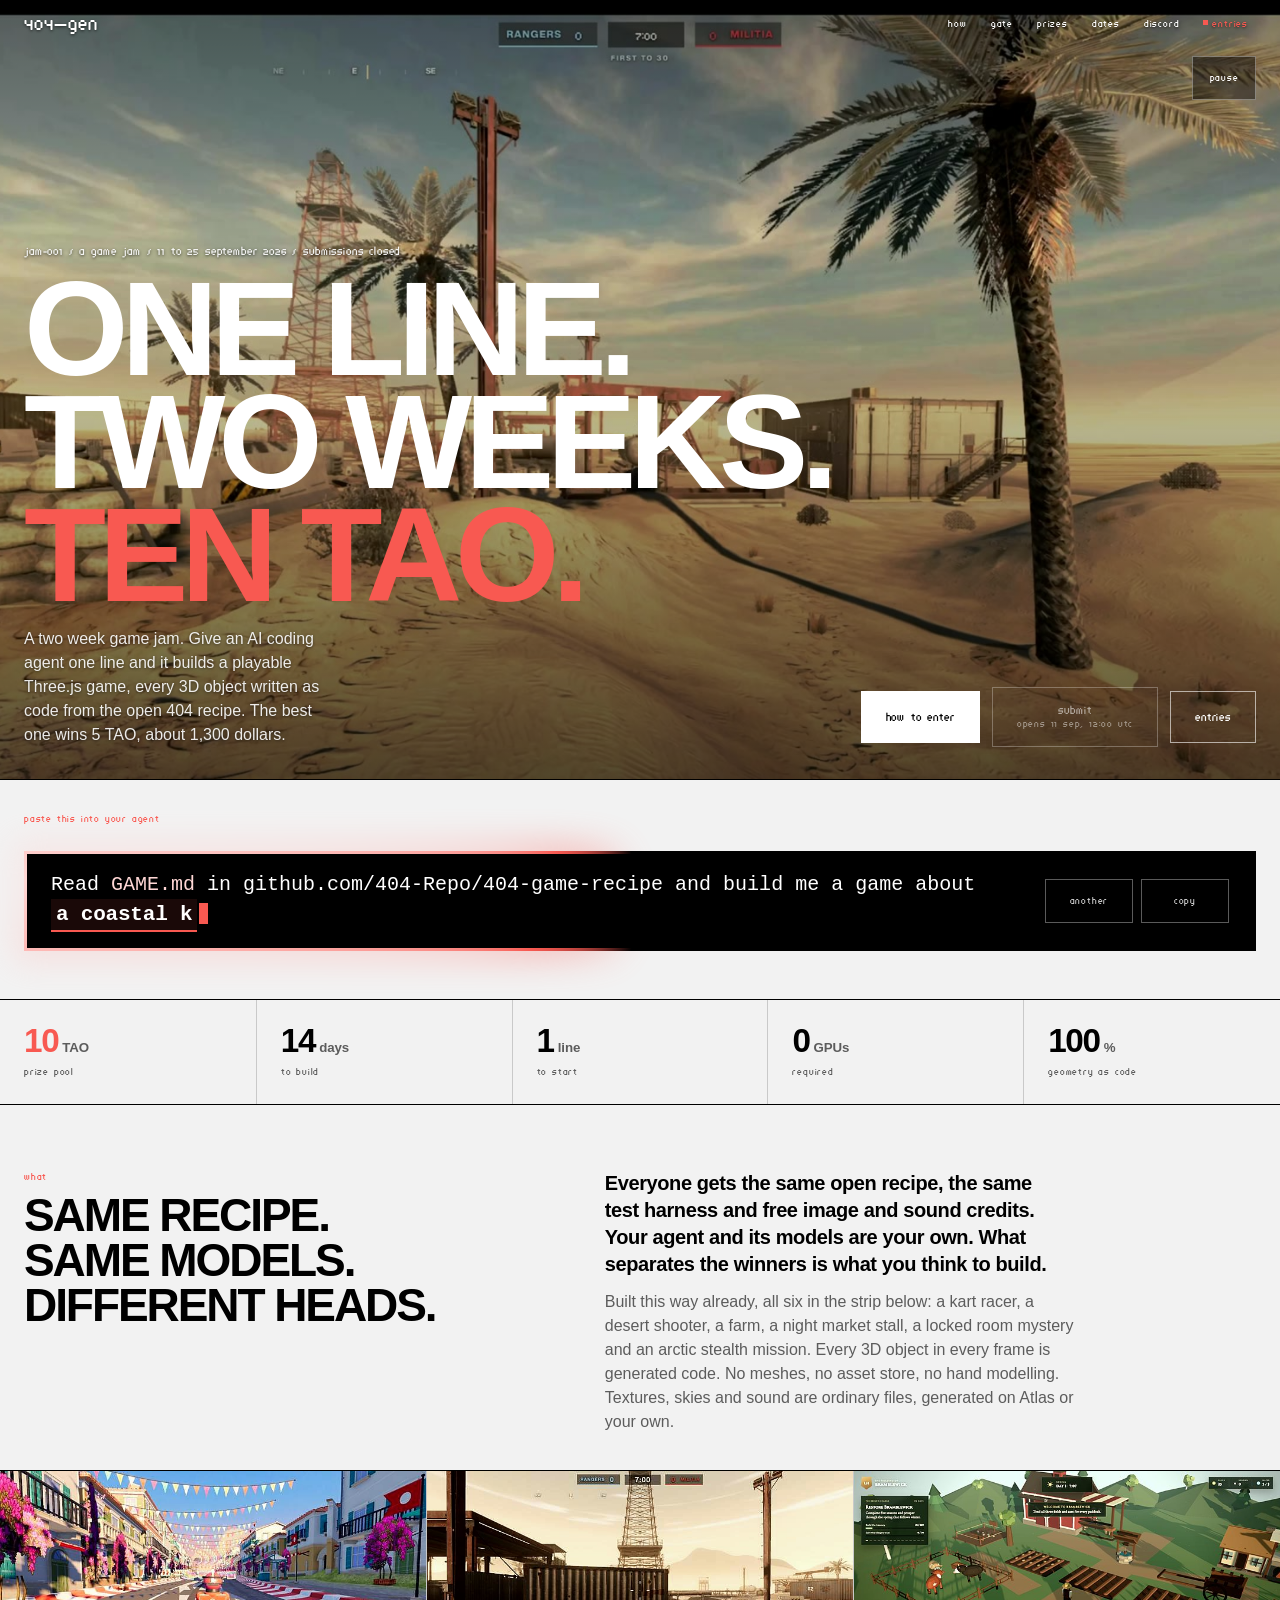
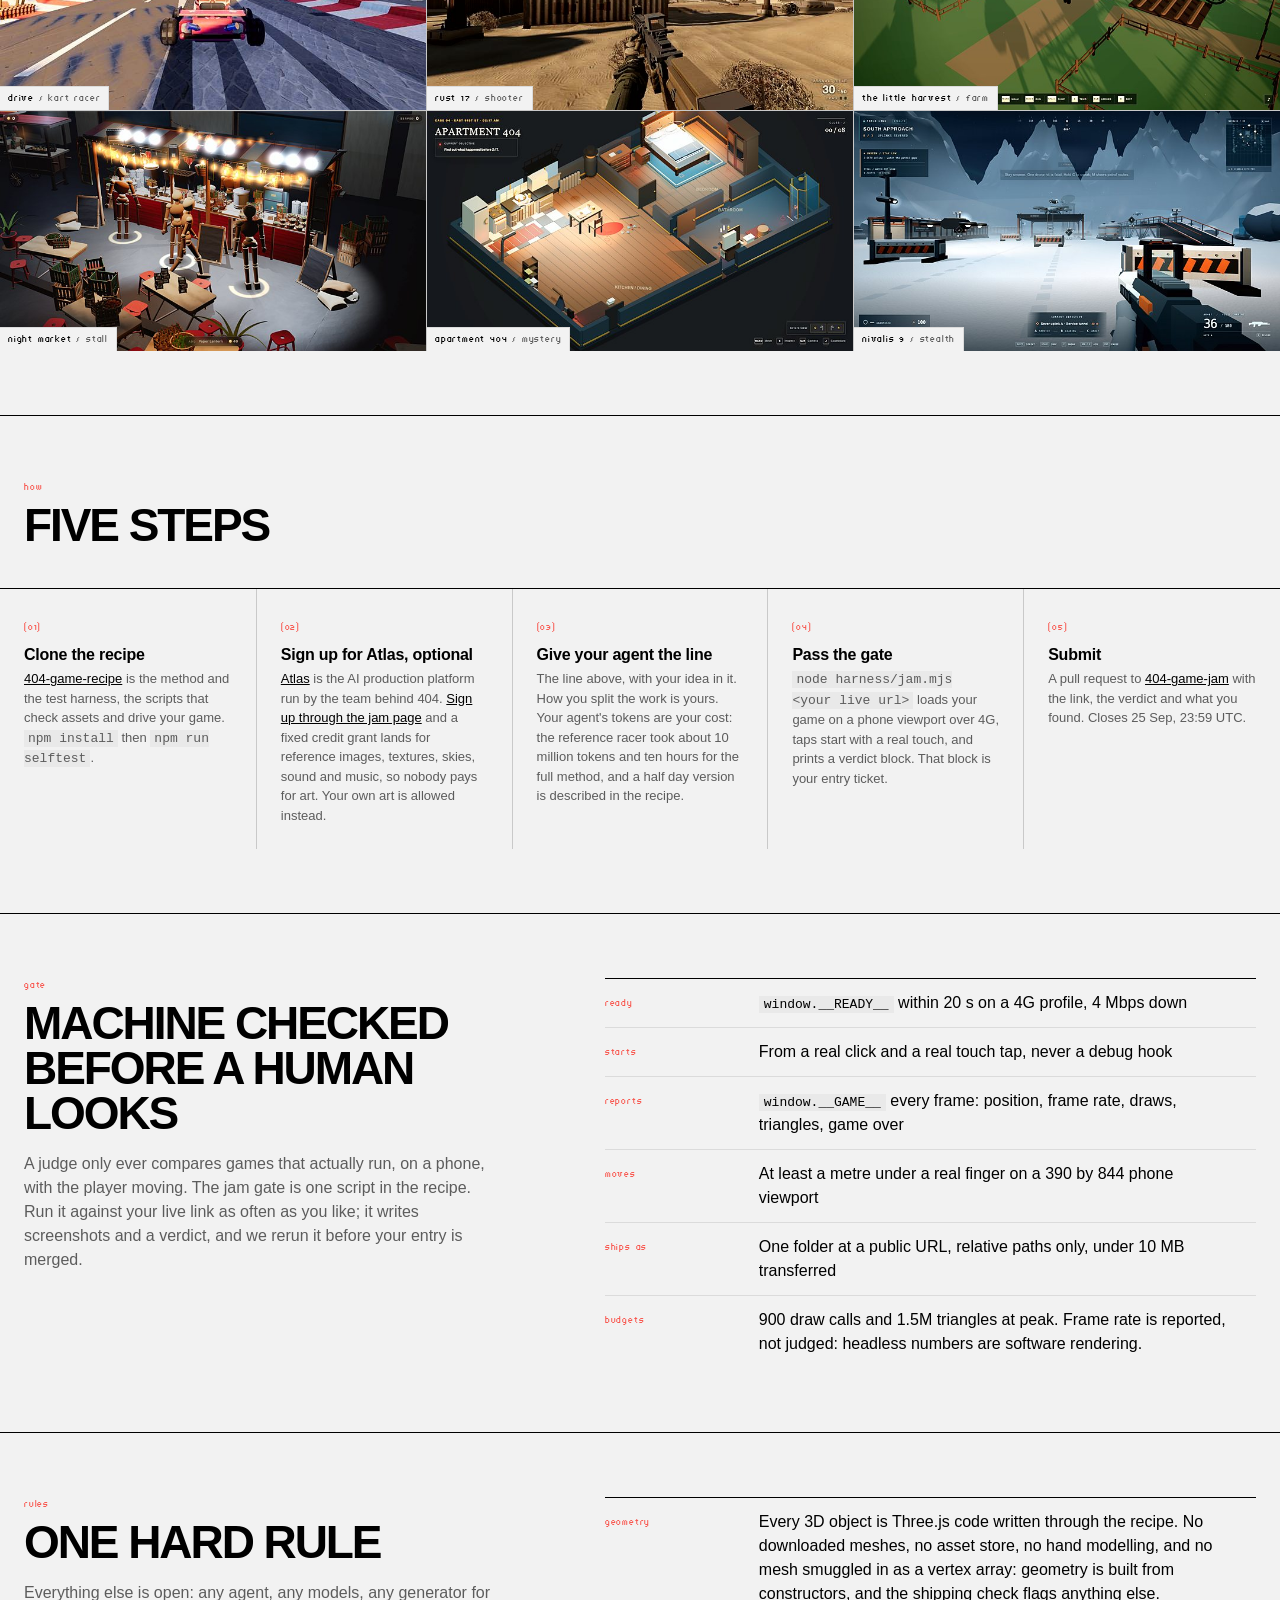
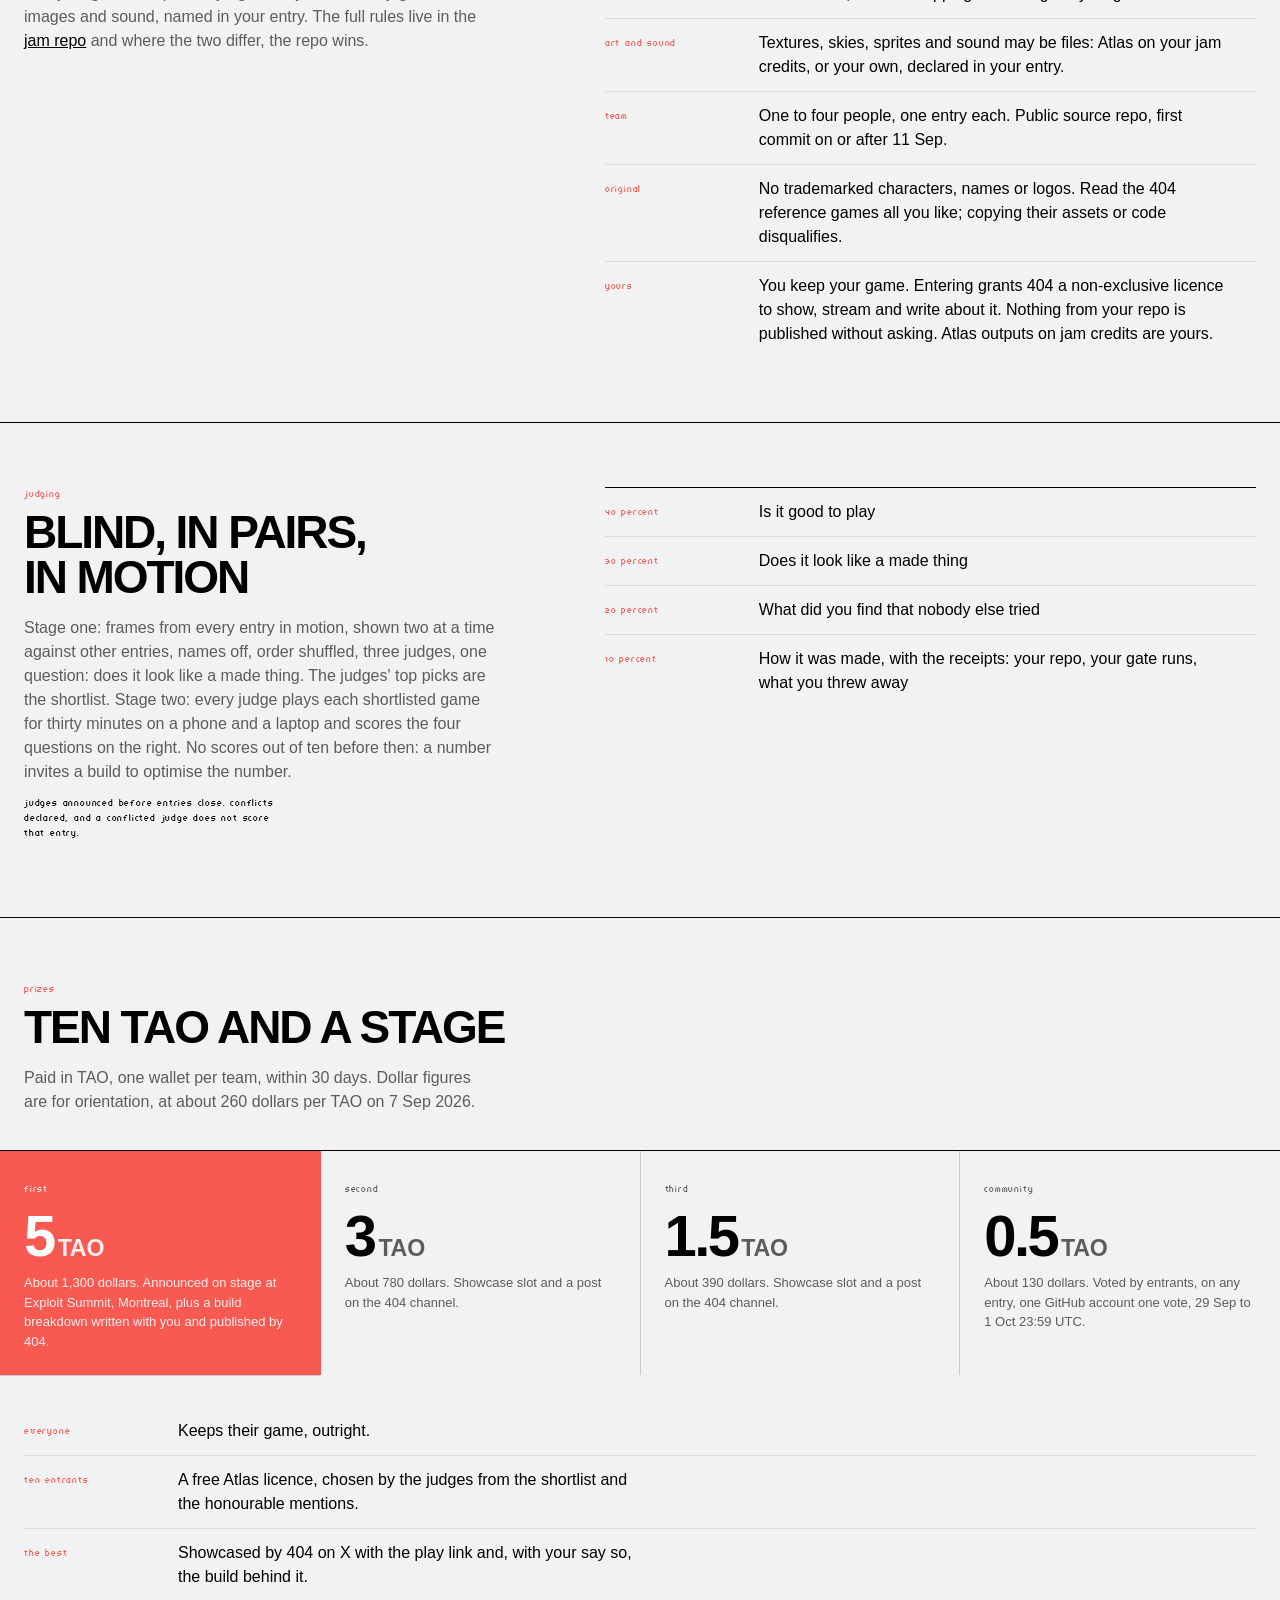
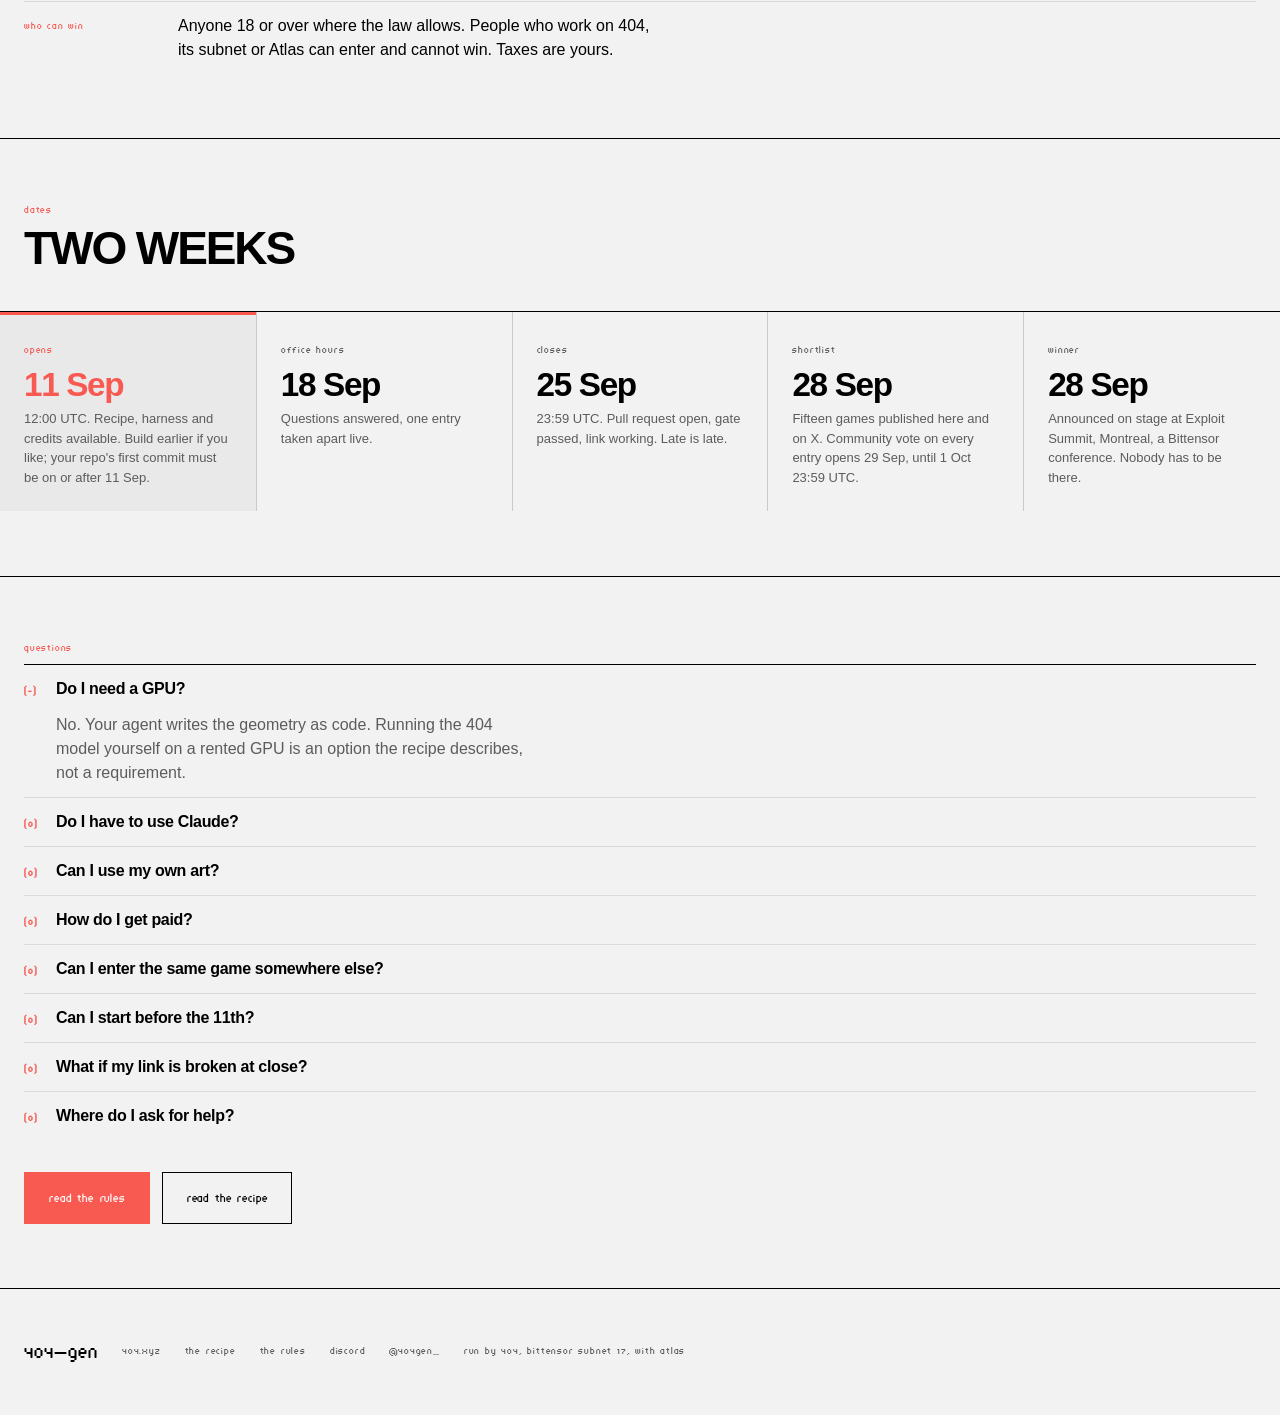
==== commit aa13d5c2: "Vote paused until 29 Sep Co-Authored-By: Claude Opus 5.5 (1M context) <noreply@anthropic.com>" ====
--- a/index.html
+++ b/index.html
@@ -508,7 +508,7 @@
   <div class="prize first"><span class="pix">first</span><div class="amt">5<em>TAO</em></div><p>About 1,300 dollars. Announced on stage at Exploit Summit, Montreal, plus a build breakdown written with you and published by 404.</p></div>
   <div class="prize"><span class="pix g">second</span><div class="amt">3<em>TAO</em></div><p>About 780 dollars. Showcase slot and a post on the 404 channel.</p></div>
   <div class="prize"><span class="pix g">third</span><div class="amt">1.5<em>TAO</em></div><p>About 390 dollars. Showcase slot and a post on the 404 channel.</p></div>
-  <div class="prize"><span class="pix g">community</span><div class="amt">0.5<em>TAO</em></div><p>About 130 dollars. Voted by entrants, on any entry, one GitHub account one vote, until 1 Oct 23:59 UTC.</p></div>
+  <div class="prize"><span class="pix g">community</span><div class="amt">0.5<em>TAO</em></div><p>About 130 dollars. Voted by entrants, on any entry, one GitHub account one vote, 29 Sep to 1 Oct 23:59 UTC.</p></div>
 </div>
 <div class="wrap"><div class="spec">
   <div><span class="k">everyone</span><p class="v">Keeps their game, outright.</p></div>
@@ -525,7 +525,7 @@
   <div class="tcell now"><span class="pix c">opens</span><div class="d">11 Sep</div><p>12:00 UTC. Recipe, harness and credits available. Build earlier if you like; your repo's first commit must be on or after 11 Sep.</p></div>
   <div class="tcell"><span class="pix g">office hours</span><div class="d">18 Sep</div><p>Questions answered, one entry taken apart live.</p></div>
   <div class="tcell"><span class="pix g">closes</span><div class="d">25 Sep</div><p>23:59 UTC. Pull request open, gate passed, link working. Late is late.</p></div>
-  <div class="tcell"><span class="pix g">shortlist</span><div class="d">28 Sep</div><p>Fifteen games published here and on X. Community vote open on every entry until 1 Oct 23:59 UTC.</p></div>
+  <div class="tcell"><span class="pix g">shortlist</span><div class="d">28 Sep</div><p>Fifteen games published here and on X. Community vote on every entry opens 29 Sep, until 1 Oct 23:59 UTC.</p></div>
   <div class="tcell"><span class="pix g">winner</span><div class="d">28 Sep</div><p>Announced on stage at Exploit Summit, Montreal, a Bittensor conference. Nobody has to be there.</p></div>
 </div></section>
 
@@ -554,7 +554,7 @@
   <div class="ehead">
     <p class="lab">jam-001 / entries</p>
     <h1>The <span class="k">entries</span></h1>
-    <p class="g">Entries are closed. Every game below was merged after our rerun of the jam gate. The judges' shortlist of fifteen is published (use the shortlist filter). The community vote is open on every entry until 1 October 23:59 UTC. The last two cards are 404 reference builds: play them, read them, they are not eligible.</p>
+    <p class="g">Entries are closed. Every game below was merged after our rerun of the jam gate. The judges' shortlist of fifteen is published (use the shortlist filter). The community vote on every entry opens on 29 September and runs until 1 October 23:59 UTC. The last two cards are 404 reference builds: play them, read them, they are not eligible.</p>
   </div>
 </div>
 <div class="stats">
@@ -574,7 +574,7 @@
     <button class="chip" type="button" data-f="platformer" aria-pressed="false">platformer</button>
     <button class="chip" type="button" data-f="other" aria-pressed="false">other</button>
   </div>
-  <p class="votenote">Play opens the game in a new tab. The community vote is a thumbs up on the entry's pull request, entrants only, one GitHub account one vote, on any entry, until 1 Oct 23:59 UTC. Not your own.</p>
+  <p class="votenote">Play opens the game in a new tab. The community vote is a thumbs up on the entry's pull request, entrants only, one GitHub account one vote, on any entry, from 29 Sep until 1 Oct 23:59 UTC. Not your own.</p>
   <div class="grid" id="grid"></div>
   <p class="empty" id="empty" hidden>No entries in this filter yet. The first ones land on 11 September.</p>
   <div class="cols">
@@ -720,8 +720,8 @@
     var badges = e.badges.map(function(t, n){ return '<span class="badge' + (n === 0 ? ' pass' : '') + '">' + esc(t) + '</span>'; }).join('');
     var playable = e.play && e.play !== '#';
     /* vote links on every entry while the vote is open (VOTE_OPEN) */
-    var VOTE_OPEN = true;
-    var vote = (VOTE_OPEN && e.pr) ? '<a class="vote" href="' + e.pr + '" target="_blank" rel="noopener">vote</a>' : '<span class="vote mute">' + (e.ref ? 'not eligible' : 'vote closed') + '</span>';
+    var VOTE_OPEN = false;
+    var vote = (VOTE_OPEN && e.pr) ? '<a class="vote" href="' + e.pr + '" target="_blank" rel="noopener">vote</a>' : '<span class="vote mute">' + (e.ref ? 'not eligible' : 'vote opens 29 sep') + '</span>';
     var play = playable ? '<a class="goplay" href="' + e.play + '" target="_blank" rel="noopener">play</a>' : '<a class="mute" href="#entries">play</a>';
     var src = e.src === '#' ? '<a class="mute" href="#entries">source</a>' : '<a href="' + e.src + '" target="_blank" rel="noopener">source</a>';
     return '<article class="card' + (e.ref ? ' ref' : '') + '" data-genre="' + e.genre + '" data-short="' + (e.short ? 1 : 0) + '">' +
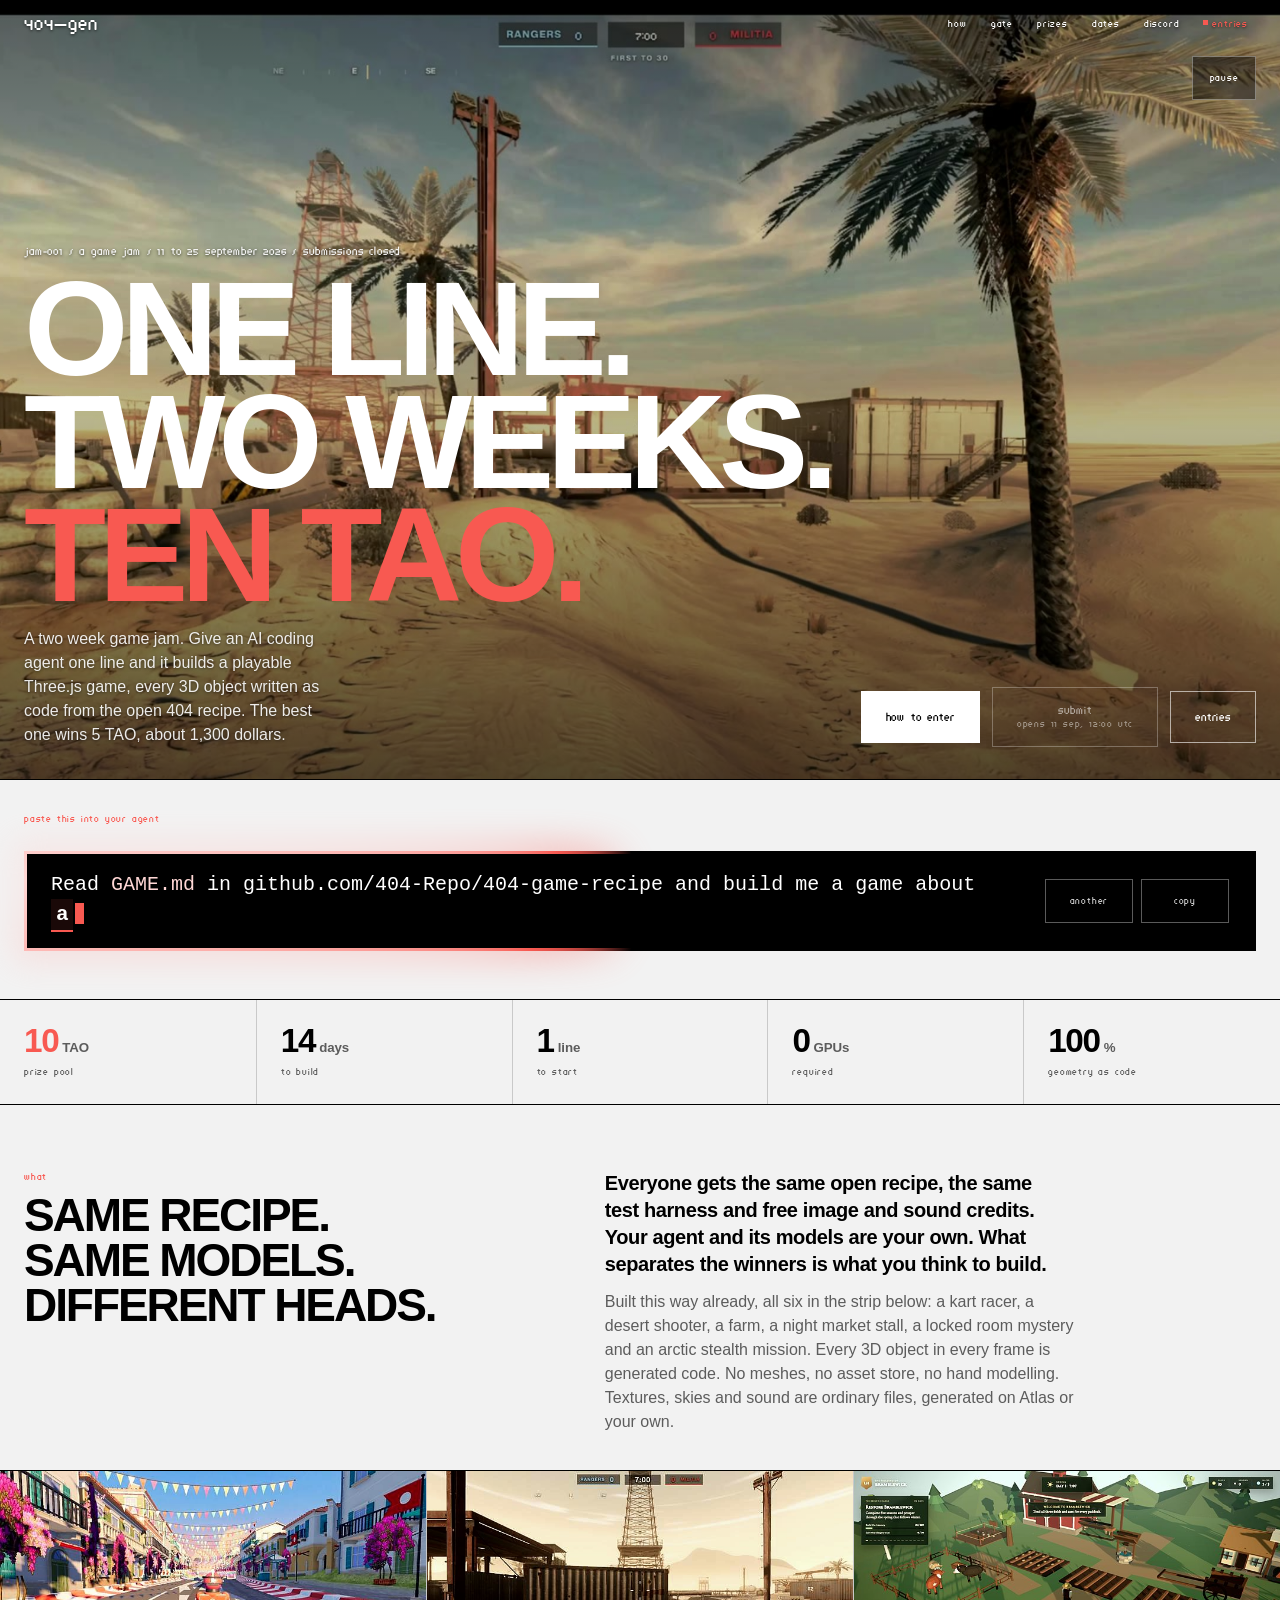
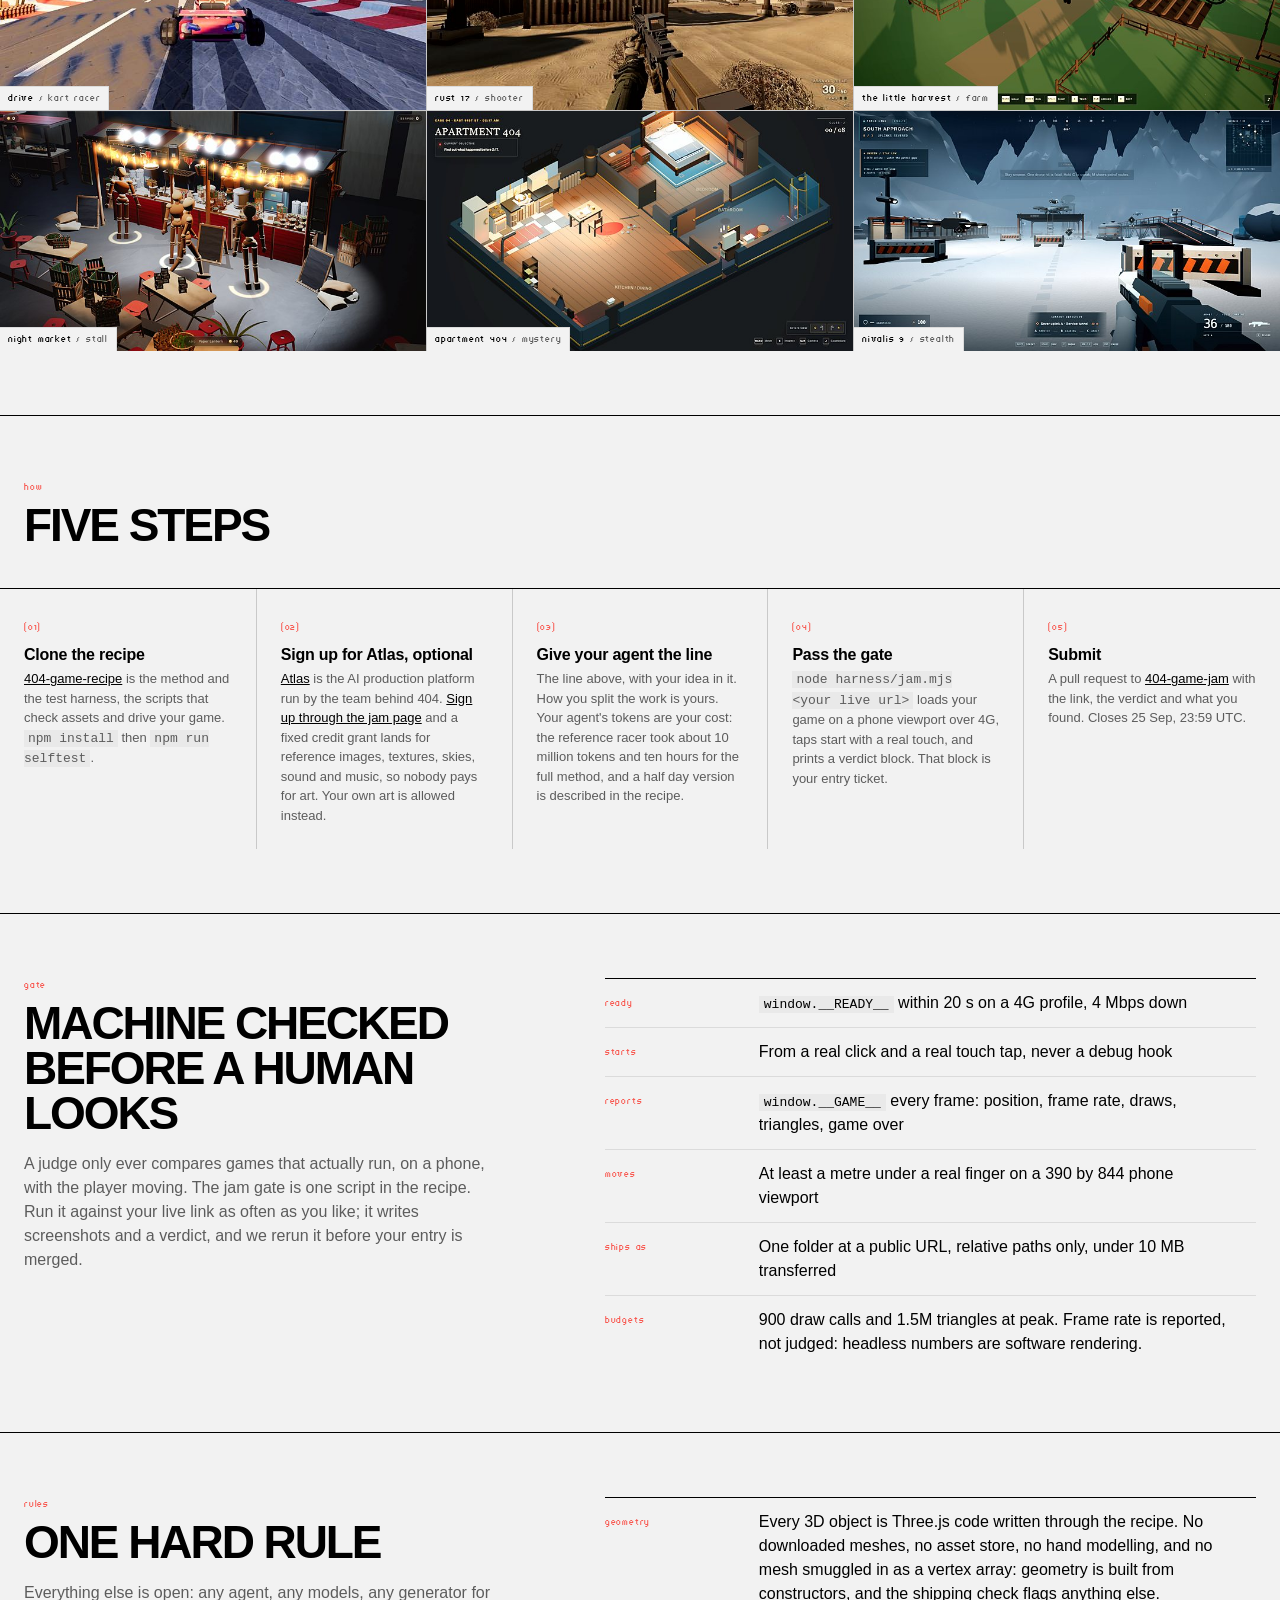
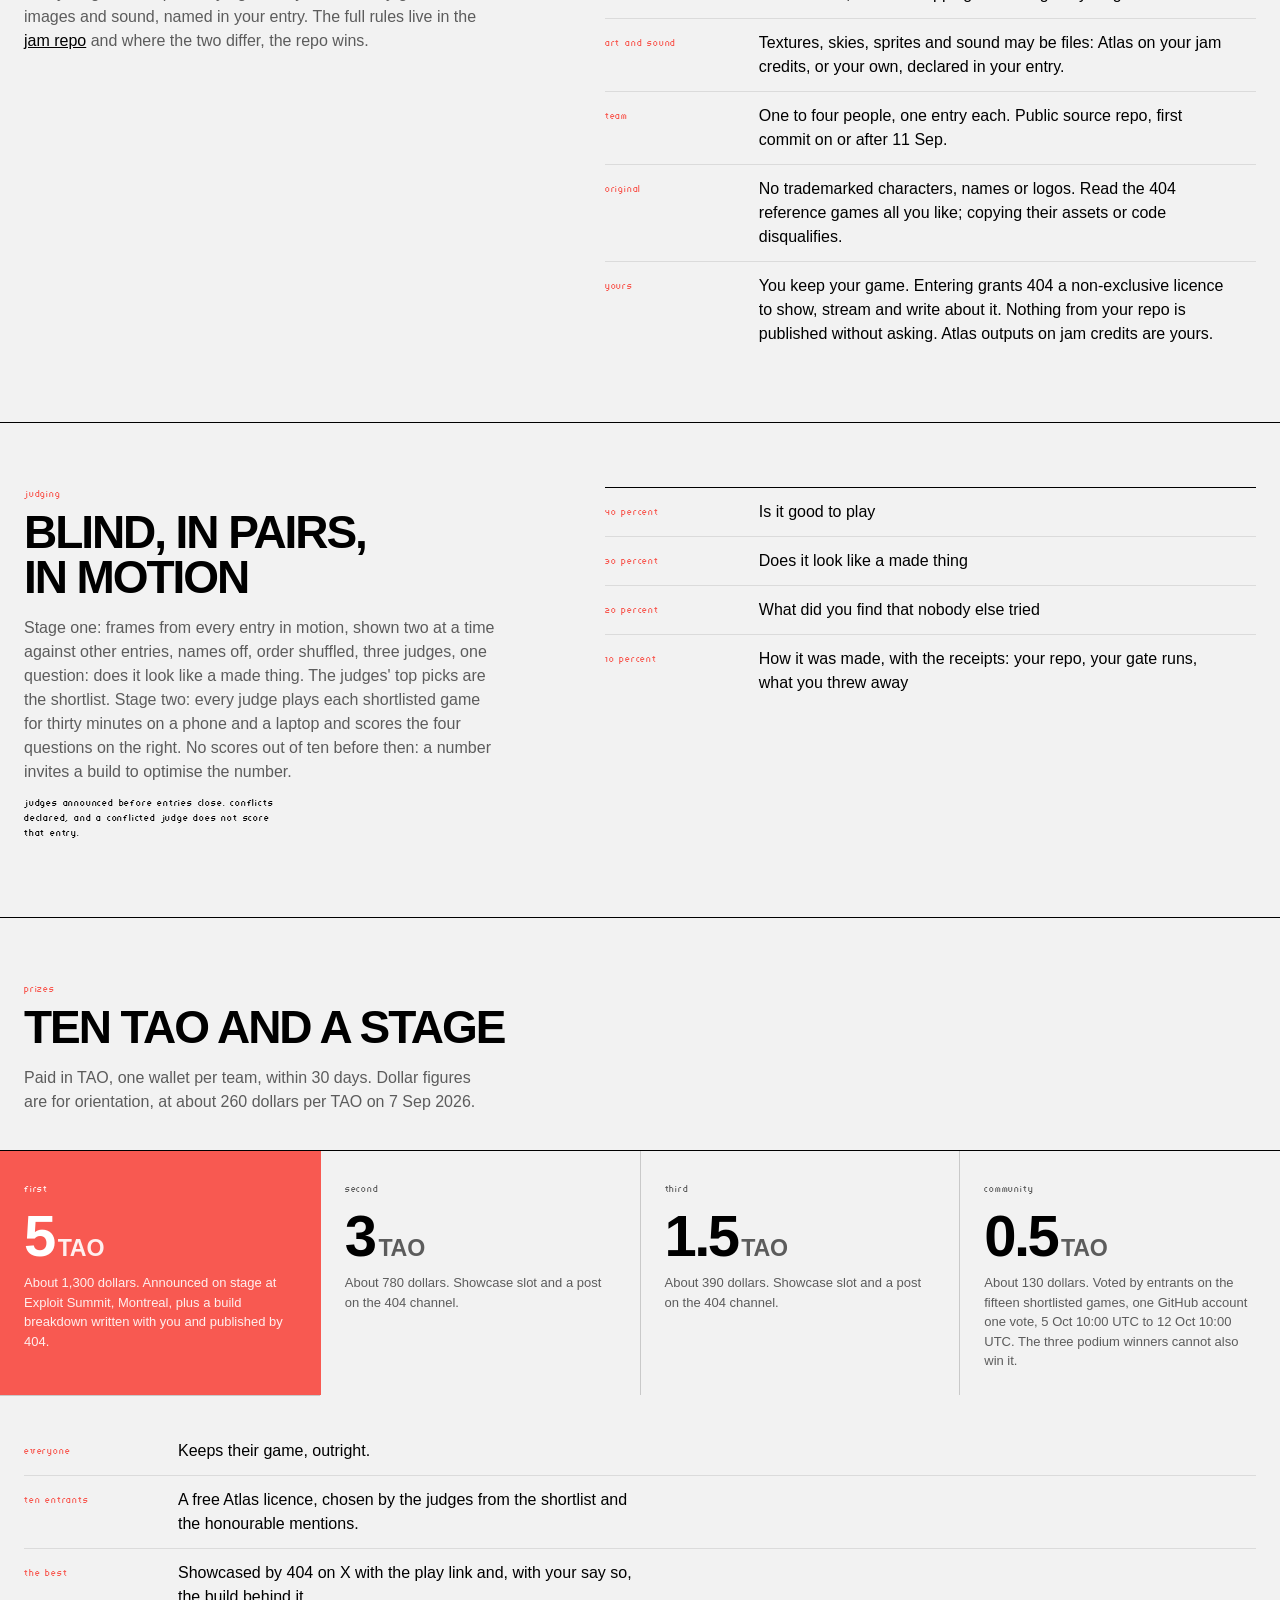
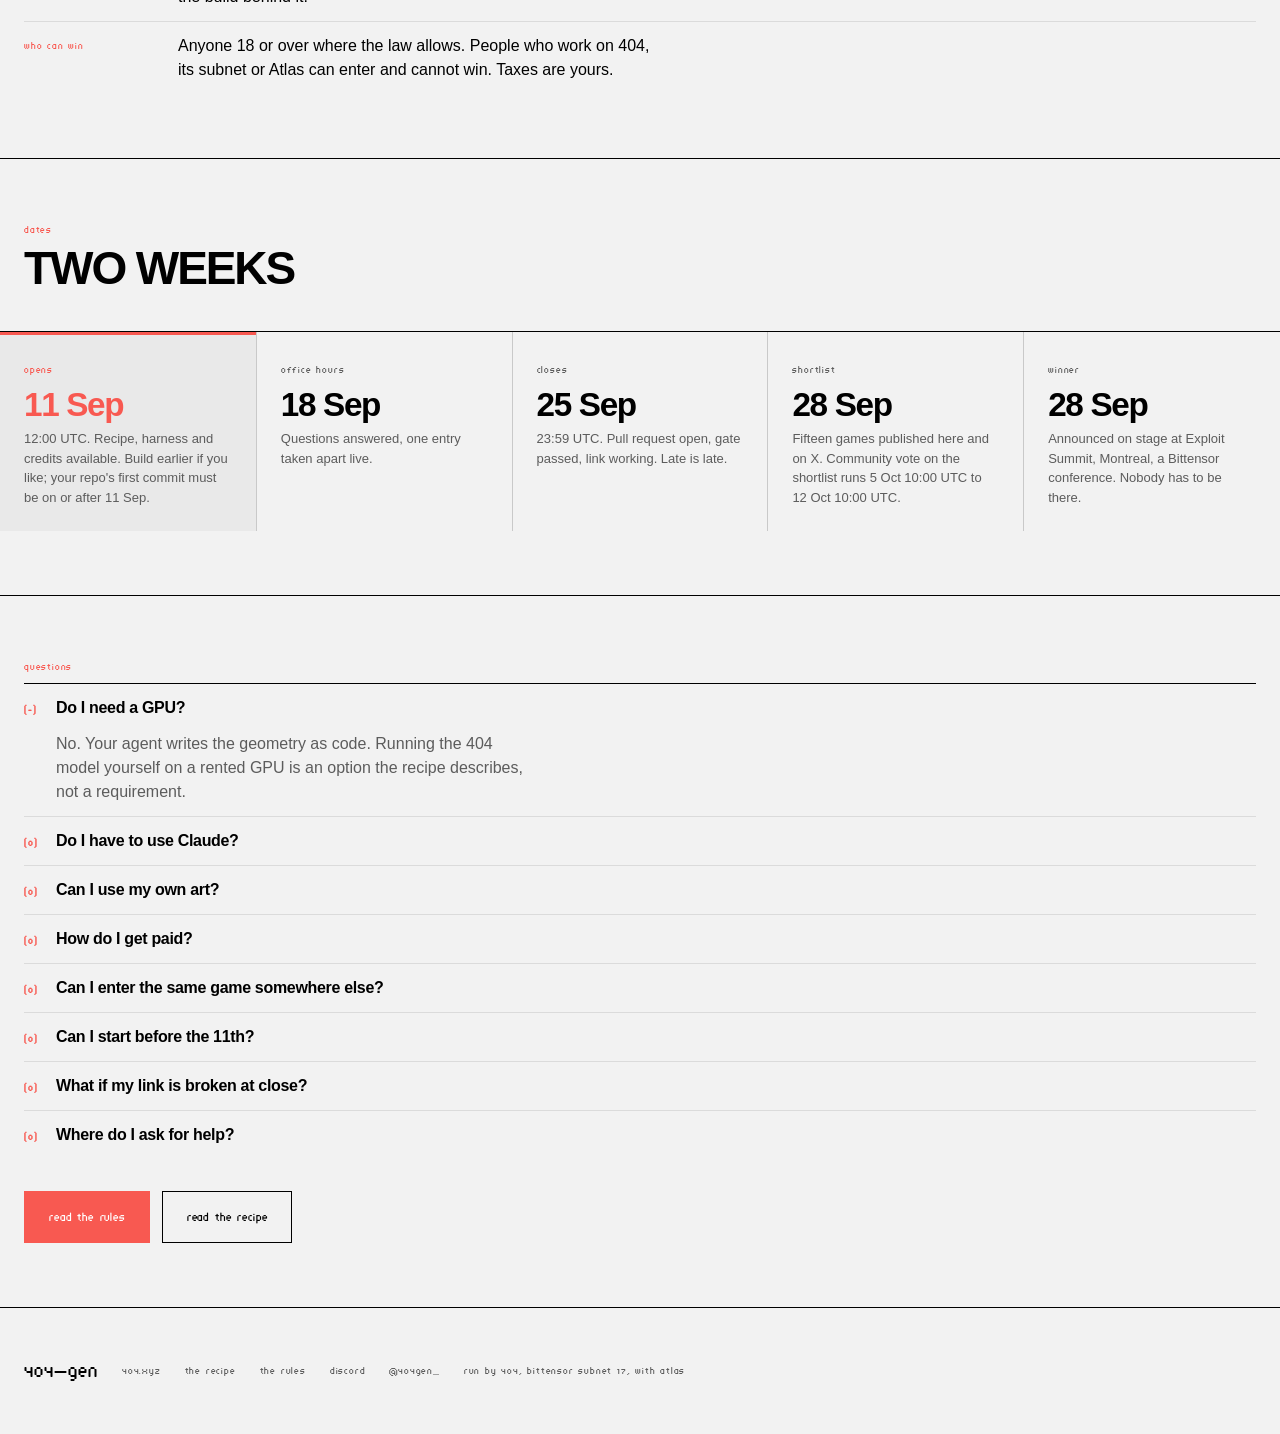
==== commit 69ca62b1: "Community vote on the 15 shortlisted games, 5 Oct 10:00 UTC to 12 Oct 10:00 UTC (opens and closes on" ====
--- a/index.html
+++ b/index.html
@@ -508,7 +508,7 @@
   <div class="prize first"><span class="pix">first</span><div class="amt">5<em>TAO</em></div><p>About 1,300 dollars. Announced on stage at Exploit Summit, Montreal, plus a build breakdown written with you and published by 404.</p></div>
   <div class="prize"><span class="pix g">second</span><div class="amt">3<em>TAO</em></div><p>About 780 dollars. Showcase slot and a post on the 404 channel.</p></div>
   <div class="prize"><span class="pix g">third</span><div class="amt">1.5<em>TAO</em></div><p>About 390 dollars. Showcase slot and a post on the 404 channel.</p></div>
-  <div class="prize"><span class="pix g">community</span><div class="amt">0.5<em>TAO</em></div><p>About 130 dollars. Voted by entrants, on any entry, one GitHub account one vote, 29 Sep to 1 Oct 23:59 UTC.</p></div>
+  <div class="prize"><span class="pix g">community</span><div class="amt">0.5<em>TAO</em></div><p>About 130 dollars. Voted by entrants on the fifteen shortlisted games, one GitHub account one vote, 5 Oct 10:00 UTC to 12 Oct 10:00 UTC. The three podium winners cannot also win it.</p></div>
 </div>
 <div class="wrap"><div class="spec">
   <div><span class="k">everyone</span><p class="v">Keeps their game, outright.</p></div>
@@ -525,7 +525,7 @@
   <div class="tcell now"><span class="pix c">opens</span><div class="d">11 Sep</div><p>12:00 UTC. Recipe, harness and credits available. Build earlier if you like; your repo's first commit must be on or after 11 Sep.</p></div>
   <div class="tcell"><span class="pix g">office hours</span><div class="d">18 Sep</div><p>Questions answered, one entry taken apart live.</p></div>
   <div class="tcell"><span class="pix g">closes</span><div class="d">25 Sep</div><p>23:59 UTC. Pull request open, gate passed, link working. Late is late.</p></div>
-  <div class="tcell"><span class="pix g">shortlist</span><div class="d">28 Sep</div><p>Fifteen games published here and on X. Community vote on every entry opens 29 Sep, until 1 Oct 23:59 UTC.</p></div>
+  <div class="tcell"><span class="pix g">shortlist</span><div class="d">28 Sep</div><p>Fifteen games published here and on X. Community vote on the shortlist runs 5 Oct 10:00 UTC to 12 Oct 10:00 UTC.</p></div>
   <div class="tcell"><span class="pix g">winner</span><div class="d">28 Sep</div><p>Announced on stage at Exploit Summit, Montreal, a Bittensor conference. Nobody has to be there.</p></div>
 </div></section>
 
@@ -554,7 +554,7 @@
   <div class="ehead">
     <p class="lab">jam-001 / entries</p>
     <h1>The <span class="k">entries</span></h1>
-    <p class="g">Entries are closed. Every game below was merged after our rerun of the jam gate. The judges' shortlist of fifteen is published (use the shortlist filter). The community vote on every entry opens on 29 September and runs until 1 October 23:59 UTC. The last two cards are 404 reference builds: play them, read them, they are not eligible.</p>
+    <p class="g">Entries are closed. Every game below was merged after our rerun of the jam gate. The judges' shortlist of fifteen is published (use the shortlist filter). The community vote is open on the fifteen shortlisted games from 5 October 10:00 UTC until 12 October 10:00 UTC (12:00 in Vienna). The three podium winners cannot also win the community prize; if one of them tops the vote, it goes to the next game. The last two cards are 404 reference builds: play them, read them, they are not eligible.</p>
   </div>
 </div>
 <div class="stats">
@@ -574,7 +574,7 @@
     <button class="chip" type="button" data-f="platformer" aria-pressed="false">platformer</button>
     <button class="chip" type="button" data-f="other" aria-pressed="false">other</button>
   </div>
-  <p class="votenote">Play opens the game in a new tab. The community vote is a thumbs up on the entry's pull request, entrants only, one GitHub account one vote, on any entry, from 29 Sep until 1 Oct 23:59 UTC. Not your own.</p>
+  <p class="votenote">Play opens the game in a new tab. The community vote is a thumbs up on the entry's pull request, entrants only, one GitHub account one vote, on any shortlisted game, from 5 Oct 10:00 UTC until 12 Oct 10:00 UTC. Not your own. The three podium winners cannot also win it.</p>
   <div class="grid" id="grid"></div>
   <p class="empty" id="empty" hidden>No entries in this filter yet. The first ones land on 11 September.</p>
   <div class="cols">
@@ -719,9 +719,10 @@
     var tag = '<span class="tag">' + esc(e.tag) + '</span>';
     var badges = e.badges.map(function(t, n){ return '<span class="badge' + (n === 0 ? ' pass' : '') + '">' + esc(t) + '</span>'; }).join('');
     var playable = e.play && e.play !== '#';
-    /* vote links on every entry while the vote is open (VOTE_OPEN) */
-    var VOTE_OPEN = false;
-    var vote = (VOTE_OPEN && e.pr) ? '<a class="vote" href="' + e.pr + '" target="_blank" rel="noopener">vote</a>' : '<span class="vote mute">' + (e.ref ? 'not eligible' : 'vote opens 29 sep') + '</span>';
+    /* vote links on shortlisted entries while the vote window is open (5 Oct 10:00 UTC to 12 Oct 10:00 UTC) */
+    var now = Date.now(), VOTE_FROM = Date.UTC(2026, 9, 5, 10), VOTE_TO = Date.UTC(2026, 9, 12, 10);
+    var VOTE_OPEN = now >= VOTE_FROM && now < VOTE_TO;
+    var vote = (VOTE_OPEN && e.pr && e.short) ? '<a class="vote" href="' + e.pr + '" target="_blank" rel="noopener">vote</a>' : '<span class="vote mute">' + (e.ref ? 'not eligible' : !e.short ? 'not shortlisted' : now < VOTE_FROM ? 'vote opens 5 oct' : 'vote closed') + '</span>';
     var play = playable ? '<a class="goplay" href="' + e.play + '" target="_blank" rel="noopener">play</a>' : '<a class="mute" href="#entries">play</a>';
     var src = e.src === '#' ? '<a class="mute" href="#entries">source</a>' : '<a href="' + e.src + '" target="_blank" rel="noopener">source</a>';
     return '<article class="card' + (e.ref ? ' ref' : '') + '" data-genre="' + e.genre + '" data-short="' + (e.short ? 1 : 0) + '">' +
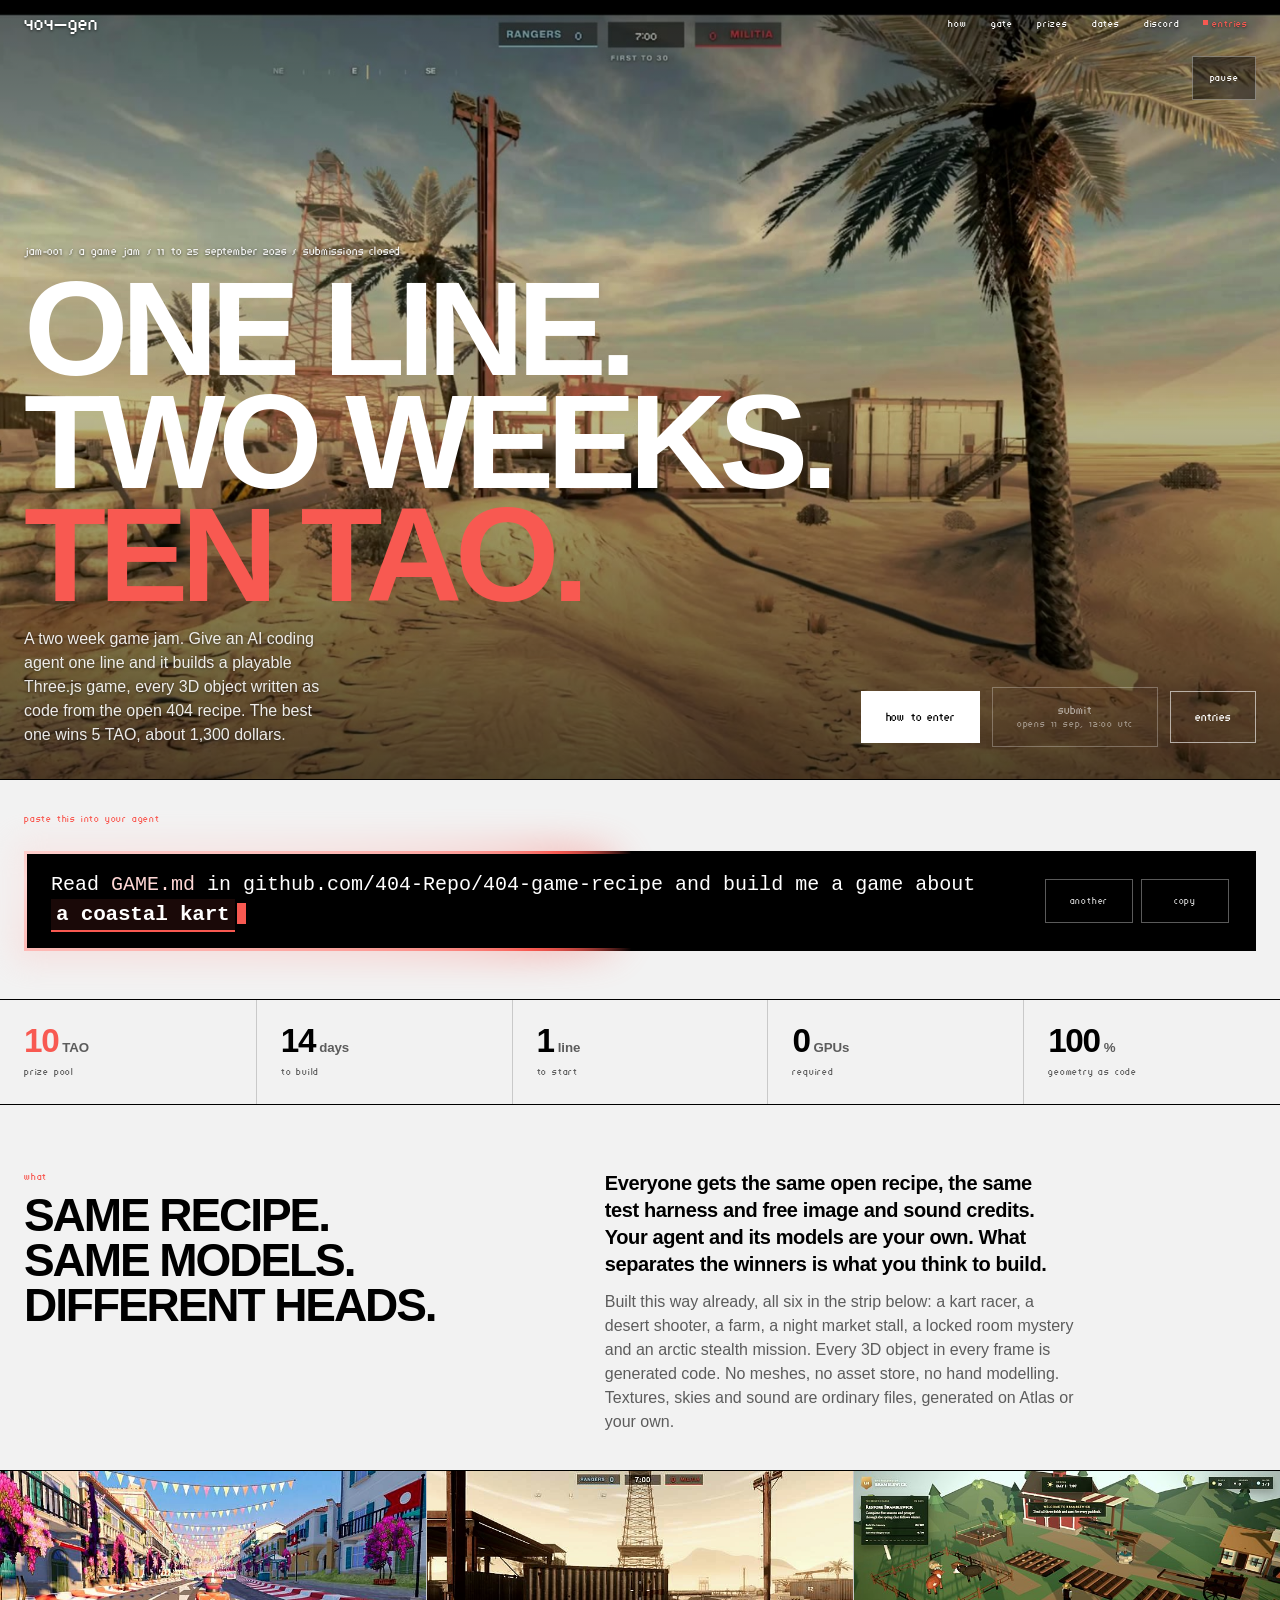
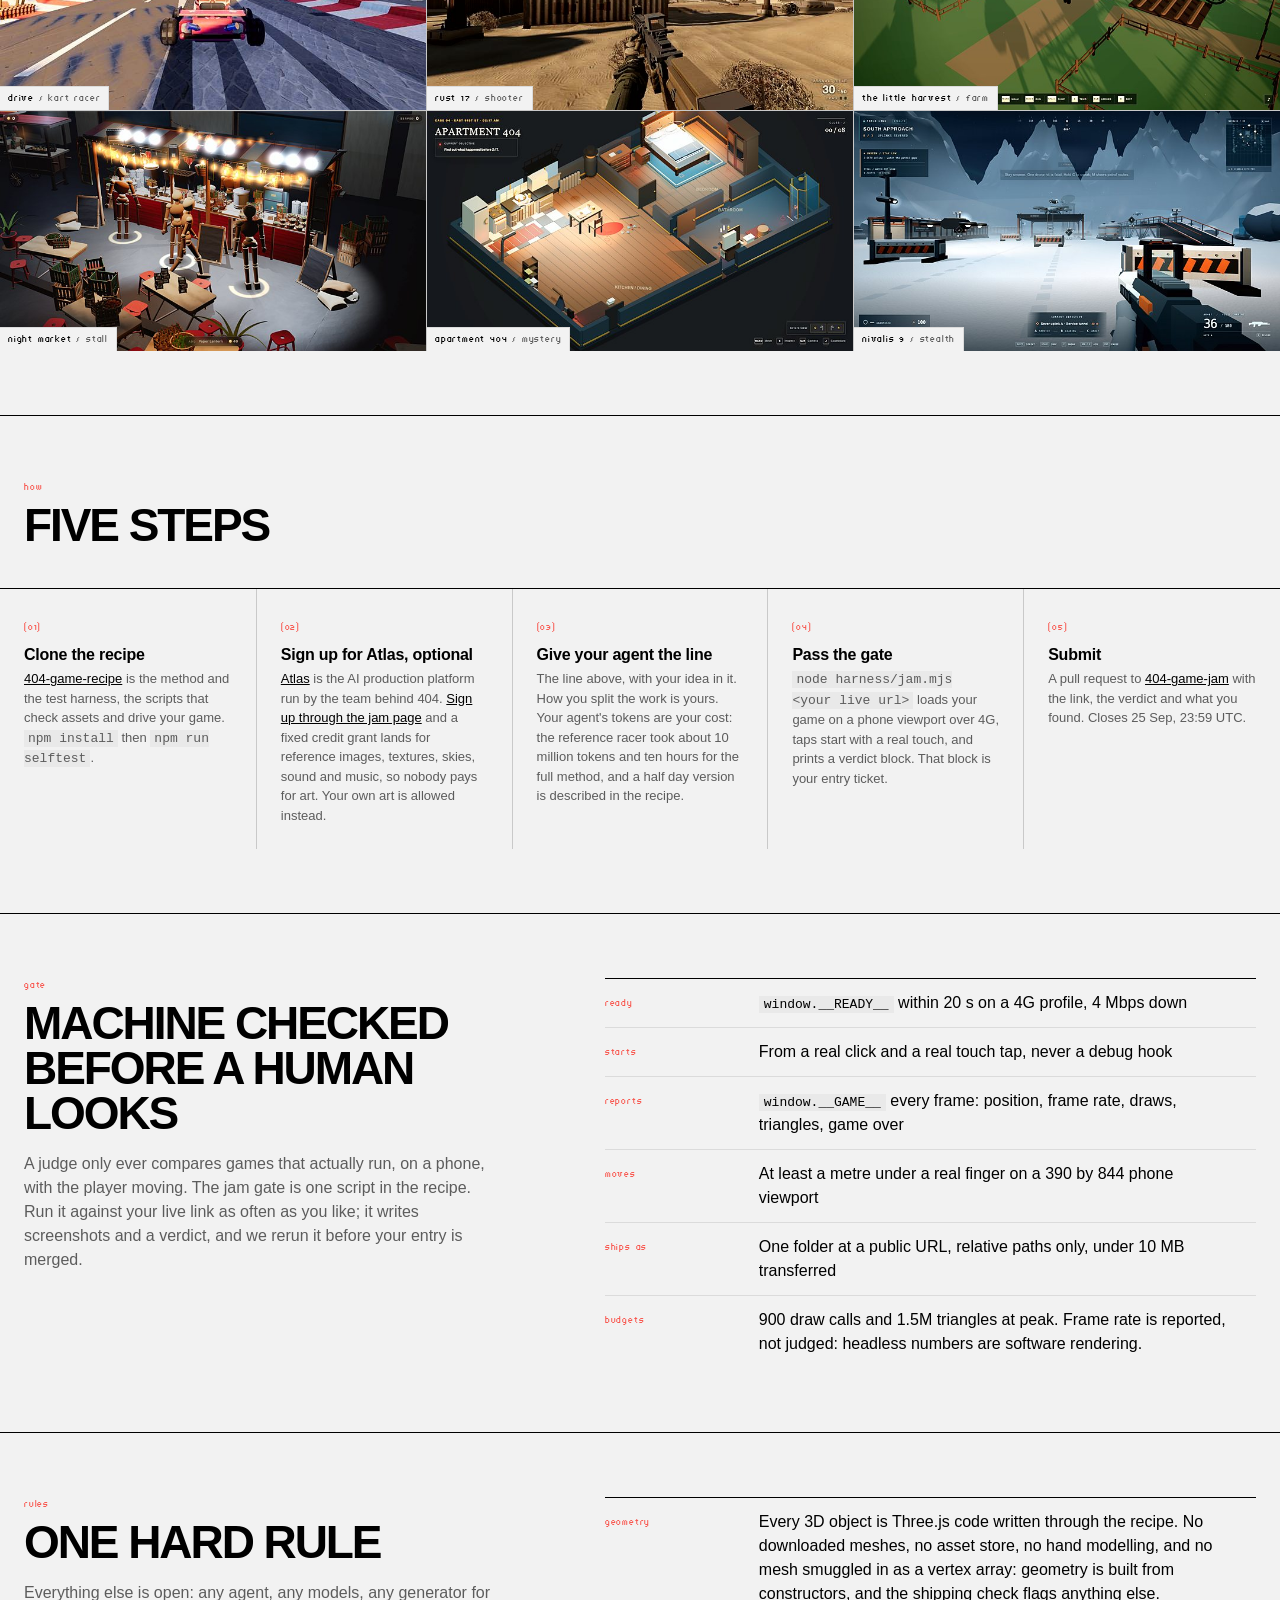
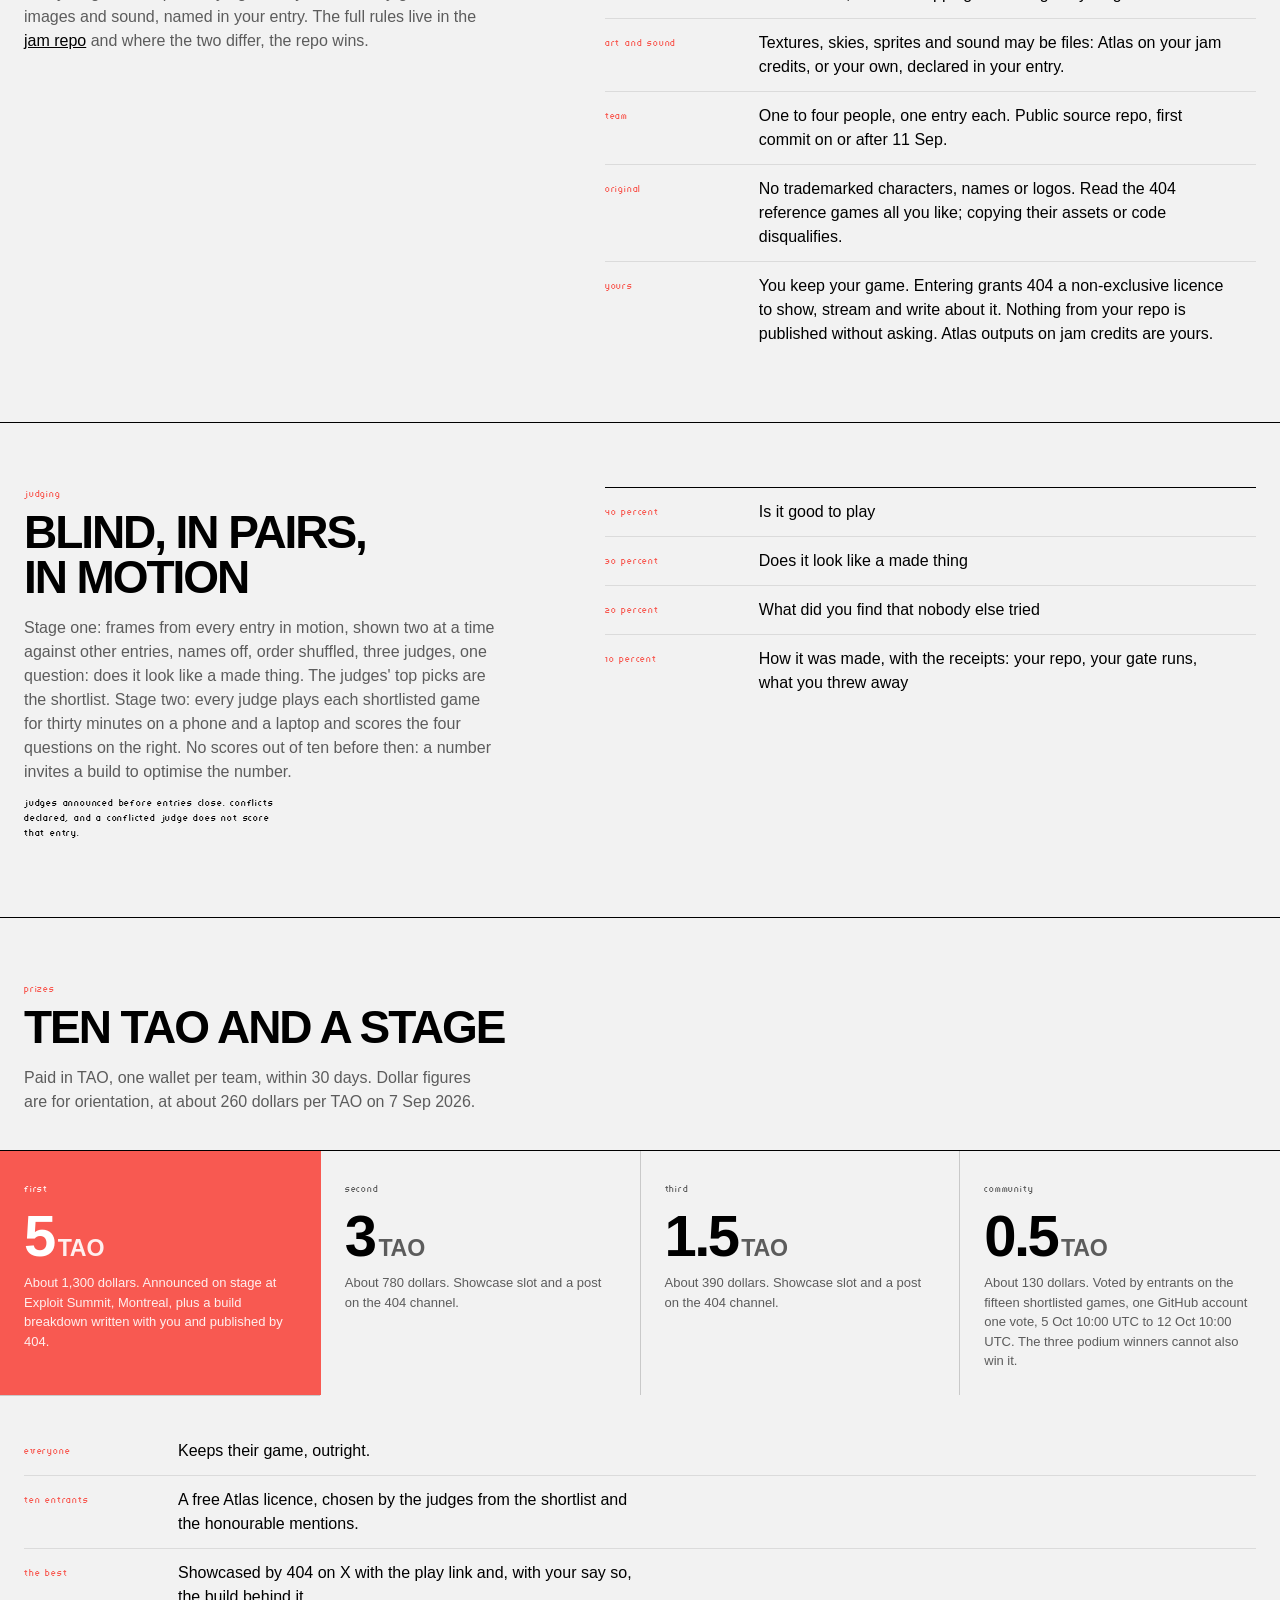
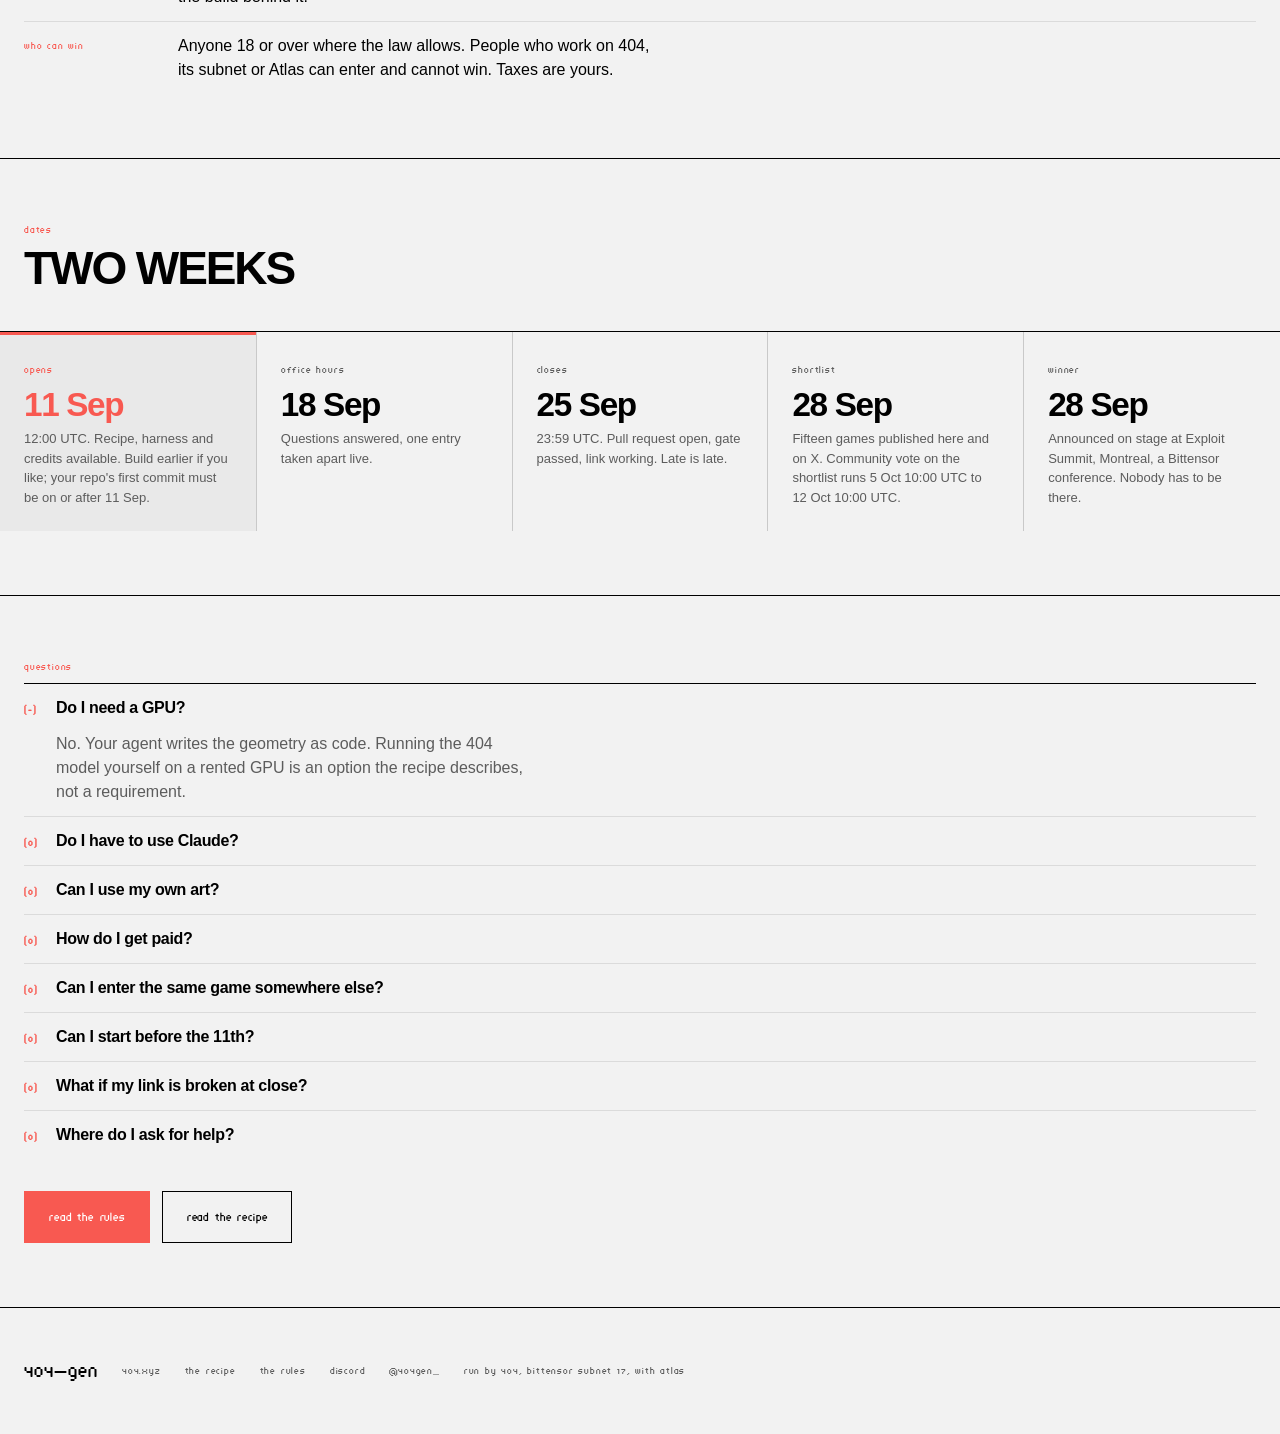
==== commit 214c8153: "Entries: podium public (1 The Last Bellkeeper, 2 Farseek, 3 SUNDRIFT) shown first with place badges;" ====
--- a/index.html
+++ b/index.html
@@ -341,6 +341,7 @@
 .meta{display:flex;flex-wrap:wrap;gap:var(--s1);margin-top:auto;padding-top:var(--s3)}
 .badge{font-family:var(--pix);font-size:var(--pix-s);letter-spacing:var(--pix-s-tr);text-transform:uppercase;border:1px solid var(--hair2);color:var(--grey);padding:var(--s1) var(--s2)}
 .badge.pass{color:var(--coral);border-color:var(--coral)}
+.badge.podium{background:var(--coral);border-color:var(--coral);color:#fff}
 .cact{display:flex;border-top:1px solid var(--hair)}
 .cact a,.cact span{flex:1;text-align:center;padding:0 var(--s2);min-height:var(--tap);display:inline-flex;align-items:center;justify-content:center;
   font-family:var(--pix);font-size:var(--pix-s);letter-spacing:var(--pix-s-tr);text-transform:uppercase;
@@ -554,7 +555,7 @@
   <div class="ehead">
     <p class="lab">jam-001 / entries</p>
     <h1>The <span class="k">entries</span></h1>
-    <p class="g">Entries are closed. Every game below was merged after our rerun of the jam gate. The judges' shortlist of fifteen is published (use the shortlist filter). The community vote is open on the fifteen shortlisted games from 5 October 10:00 UTC until 12 October 10:00 UTC (12:00 in Vienna). The three podium winners cannot also win the community prize; if one of them tops the vote, it goes to the next game. The last two cards are 404 reference builds: play them, read them, they are not eligible.</p>
+    <p class="g">Entries are closed. Every game below was merged after our rerun of the jam gate. The podium: 1st The Last Bellkeeper, 2nd Farseek, 3rd SUNDRIFT, shown first below. The judges' shortlist of fifteen is published (use the shortlist filter). The community vote is open on the fifteen shortlisted games from 5 October 10:00 UTC until 12 October 10:00 UTC (12:00 in Vienna). The three podium winners cannot also win the community prize; if one of them tops the vote, it goes to the next game. The last two cards are 404 reference builds: play them, read them, they are not eligible.</p>
   </div>
 </div>
 <div class="stats">
@@ -673,11 +674,11 @@
   /* entries */
   var ENTRIES = [
     /* ENTRIES (merged PRs, curated order) */
-    { id:"e27", title:"The Last Bellkeeper", by:"Tylerdurdeth", tag:"other", genre:"other", short:true, found:"Wind as a physical tool you carry: you catch a gust in your bell, hold it, and give it back to the world to turn a mill, ride an updraft, swing a bridge or calm a guardian, in a village built inside one great tree. Every puzzle and the boss fight are solved with the same few verbs of wind, never with a weapon.", badges:["gate pass", "Claude Code"], play:"https://tylerdurdeth.github.io/the-last-bellkeeper/", src:"https://github.com/Tylerdurdeth/the-last-bellkeeper", pr:"https://github.com/404-Repo/404-game-jam/pull/27", shot:"media/e_27.jpg" },
+    { id:"e27", title:"The Last Bellkeeper", by:"Tylerdurdeth", tag:"other", genre:"other", short:true, podium:1, found:"Wind as a physical tool you carry: you catch a gust in your bell, hold it, and give it back to the world to turn a mill, ride an updraft, swing a bridge or calm a guardian, in a village built inside one great tree. Every puzzle and the boss fight are solved with the same few verbs of wind, never with a weapon.", badges:["gate pass", "Claude Code"], play:"https://tylerdurdeth.github.io/the-last-bellkeeper/", src:"https://github.com/Tylerdurdeth/the-last-bellkeeper", pr:"https://github.com/404-Repo/404-game-jam/pull/27", shot:"media/e_27.jpg" },
+    { id:"e14", title:"Farseek", by:"Rapiiidooo", tag:"platformer", genre:"platformer", short:true, podium:2, found:"Doors are dialled with light: in a sunken tomb you turn bronze mirrors until sunlight lights the three glyphs of the gate's address. Beyond it, a customs checkpoint only stamps address plates as punishment, so you provoke its Wardens with a confiscated sun disc and step out of each stamp's ring so it lands on the right plate. On the dawn isles the same disc, charged in crystal beams, wakes pylons whose stepped bridges of light last only seconds.", badges:["gate pass", "Claude Code"], play:"https://farseek.rapidoai.dev/", src:"https://github.com/Rapiiidooo/farseek", pr:"https://github.com/404-Repo/404-game-jam/pull/14", shot:"media/e_14.jpg" },
+    { id:"e13", title:"SUNDRIFT", by:"lkruer", tag:"racing", genre:"racing", short:true, podium:3, found:"The clock is the score: every drift you bank pushes the time of day forward, so a run starts at sunset and your driving carries the pass through the night to sunrise, the sky and the light on the road turning with every good slide. Leave the road and there is no reset button: a giant horseshoe magnet swoops down, grabs the car and carries it back to where it left. On a phone it is one finger (hold to drive, slide to steer, pull down to lift off or brake) with the other thumb on the handbrake.", badges:["gate pass", "Claude Code"], play:"https://lkruer.github.io/sundrift/game/", src:"https://github.com/lkruer/sundrift", pr:"https://github.com/404-Repo/404-game-jam/pull/13", shot:"media/e_13.jpg" },
     { id:"e7", title:"The Last Light", by:"alexanderbladyko", tag:"other", genre:"other", short:true, found:"Your moving lantern reveals otherwise invulnerable ghosts and strengthens your defenses, but it also accelerates the enemies inside its beam. You must keep repositioning the light while your towers hold a haunted toy theatre until dawn. Nested dolls split into faster toys, while sleep, wake-up shockwaves, and ghostlight pools let six build sites support different strategies.", badges:["gate pass", "Codex"], play:"https://the-last-light-toy-theatre.bladyko.chatgpt.site/", src:"https://github.com/alexanderbladyko/the-last-light", pr:"https://github.com/404-Repo/404-game-jam/pull/7", shot:"media/e_7.jpg" },
     { id:"e10", title:"Porcelain Tide", by:"FlyingBisonSG", tag:"shooter", genre:"shooter", short:true, found:"Your strongest shot is the one coming home: cast harmlessly past porcelain creatures, steer your salvage boat, then recall to reshape the returning harpoon's path through the shoal. Missed creatures circle back with their remaining health, so each of five voyages ends only when you resolve its encounters. Moving the boat becomes a way to aim, inside a drowned ceramic garden with reflected cobalt paintings and original chapter music.", badges:["gate pass", "Codex"], play:"https://flyingbisonsg.github.io/porcelain-tide/game/?v=a7692af", src:"https://github.com/FlyingBisonSG/porcelain-tide", pr:"https://github.com/404-Repo/404-game-jam/pull/10", shot:"media/e_10.jpg" },
-    { id:"e13", title:"SUNDRIFT", by:"lkruer", tag:"racing", genre:"racing", short:true, found:"The clock is the score: every drift you bank pushes the time of day forward, so a run starts at sunset and your driving carries the pass through the night to sunrise, the sky and the light on the road turning with every good slide. Leave the road and there is no reset button: a giant horseshoe magnet swoops down, grabs the car and carries it back to where it left. On a phone it is one finger (hold to drive, slide to steer, pull down to lift off or brake) with the other thumb on the handbrake.", badges:["gate pass", "Claude Code"], play:"https://lkruer.github.io/sundrift/game/", src:"https://github.com/lkruer/sundrift", pr:"https://github.com/404-Repo/404-game-jam/pull/13", shot:"media/e_13.jpg" },
-    { id:"e14", title:"Farseek", by:"Rapiiidooo", tag:"platformer", genre:"platformer", short:true, found:"Doors are dialled with light: in a sunken tomb you turn bronze mirrors until sunlight lights the three glyphs of the gate's address. Beyond it, a customs checkpoint only stamps address plates as punishment, so you provoke its Wardens with a confiscated sun disc and step out of each stamp's ring so it lands on the right plate. On the dawn isles the same disc, charged in crystal beams, wakes pylons whose stepped bridges of light last only seconds.", badges:["gate pass", "Claude Code"], play:"https://farseek.rapidoai.dev/", src:"https://github.com/Rapiiidooo/farseek", pr:"https://github.com/404-Repo/404-game-jam/pull/14", shot:"media/e_14.jpg" },
     { id:"e3", title:"Guardians of the Rock", by:"tommyhgunz14", tag:"other", genre:"other", short:true, found:"A true story of No. 202 Squadron at Gibraltar, flown in authentic recreations of the most advanced flying boats of 1941 and the missions they flew in the battle for the Mediterranean. You take off from the water and hunt submarines on a period radar A-scope, with a plotting chart alongside; every contact must be identified by eye and reported by radio, which can bring destroyers to your contact, and firing on the wrong ship goes on your record. Depth charges are set to a firing depth before each run, a dived submarine is tracked by her shadow in the water, and you can take any gunner's or the bomb aimer's position while picture-in-picture windows follow the automated gunners and the charges' plumes with the crew's commentary.", badges:["gate pass", "Claude Code"], play:"https://tommyhgunz14.github.io/202/", src:"https://github.com/tommyhgunz14/202", pr:"https://github.com/404-Repo/404-game-jam/pull/3", shot:"media/e_3.jpg" },
     { id:"e16", title:"PONG PING", by:"JENW1N", tag:"other", genre:"other", short:true, found:"The rally is the music: every contact plays a note that climbs a scale over a beat locked to the rally's own tempo, and past a dozen shots the hall redraws itself in pencil while only the table, the ball and the two blades keep their colour. The racket is real, not a bat: a 2.7 g ball with drag and Magnus lift meets rubber modelled as grip and slip, so spin is a control, a flick at contact or a sweep of the mouse while your serve is in the air, and you watch the ball curve with it. Each opponent plays in a hall of its own, from a school gym in daylight to a floodlit arena, and the game meets a nearly-right stroke halfway instead of making the opponent worse, so anyone can rally and PRO still bites.", badges:["gate pass", "Claude Code"], play:"https://jenw1n.github.io/celluloid/game/", src:"https://github.com/JENW1N/celluloid", pr:"https://github.com/404-Repo/404-game-jam/pull/16", shot:"media/e_16.jpg" },
     { id:"e15", title:"Wind & Rain", by:"michalbe", tag:"other", genre:"other", short:true, found:"There is no mining or chopping: income is ritual. Priestesses dance for Wind and priests kneel at sacred springs for Rain, and a raid does not steal resources but interrupts the rite. The economy is also the soundtrack, because every dancer adds a layer to the village's rhythm and every priest adds chant and thunder, so you hear your income grow and hear it falter when you are attacked.", badges:["gate pass", "Claude Code"], play:"https://michalbe.github.io/wind-and-rain/game/", src:"https://github.com/michalbe/wind-and-rain", pr:"https://github.com/404-Repo/404-game-jam/pull/15", shot:"media/e_15.jpg" },
@@ -717,12 +718,13 @@
     var shot = e.shot ? '<img src="' + e.shot + '" alt="A frame from ' + esc(e.title) + '" loading="lazy">'
                       : '<div class="ph"><span>screenshot</span></div>';
     var tag = '<span class="tag">' + esc(e.tag) + '</span>';
-    var badges = e.badges.map(function(t, n){ return '<span class="badge' + (n === 0 ? ' pass' : '') + '">' + esc(t) + '</span>'; }).join('');
+    var PLACE = ['', '1st place', '2nd place', '3rd place'];
+    var badges = (e.podium ? '<span class="badge podium">' + PLACE[e.podium] + '</span>' : '') + e.badges.map(function(t, n){ return '<span class="badge' + (n === 0 ? ' pass' : '') + '">' + esc(t) + '</span>'; }).join('');
     var playable = e.play && e.play !== '#';
     /* vote links on shortlisted entries while the vote window is open (5 Oct 10:00 UTC to 12 Oct 10:00 UTC) */
     var now = Date.now(), VOTE_FROM = Date.UTC(2026, 9, 5, 10), VOTE_TO = Date.UTC(2026, 9, 12, 10);
     var VOTE_OPEN = now >= VOTE_FROM && now < VOTE_TO;
-    var vote = (VOTE_OPEN && e.pr && e.short) ? '<a class="vote" href="' + e.pr + '" target="_blank" rel="noopener">vote</a>' : '<span class="vote mute">' + (e.ref ? 'not eligible' : !e.short ? 'not shortlisted' : now < VOTE_FROM ? 'vote opens 5 oct' : 'vote closed') + '</span>';
+    var vote = (VOTE_OPEN && e.pr && e.short && !e.podium) ? '<a class="vote" href="' + e.pr + '" target="_blank" rel="noopener">vote</a>' : '<span class="vote mute">' + (e.ref ? 'not eligible' : e.podium ? 'podium winner' : !e.short ? 'not shortlisted' : now < VOTE_FROM ? 'vote opens 5 oct' : 'vote closed') + '</span>';
     var play = playable ? '<a class="goplay" href="' + e.play + '" target="_blank" rel="noopener">play</a>' : '<a class="mute" href="#entries">play</a>';
     var src = e.src === '#' ? '<a class="mute" href="#entries">source</a>' : '<a href="' + e.src + '" target="_blank" rel="noopener">source</a>';
     return '<article class="card' + (e.ref ? ' ref' : '') + '" data-genre="' + e.genre + '" data-short="' + (e.short ? 1 : 0) + '">' +
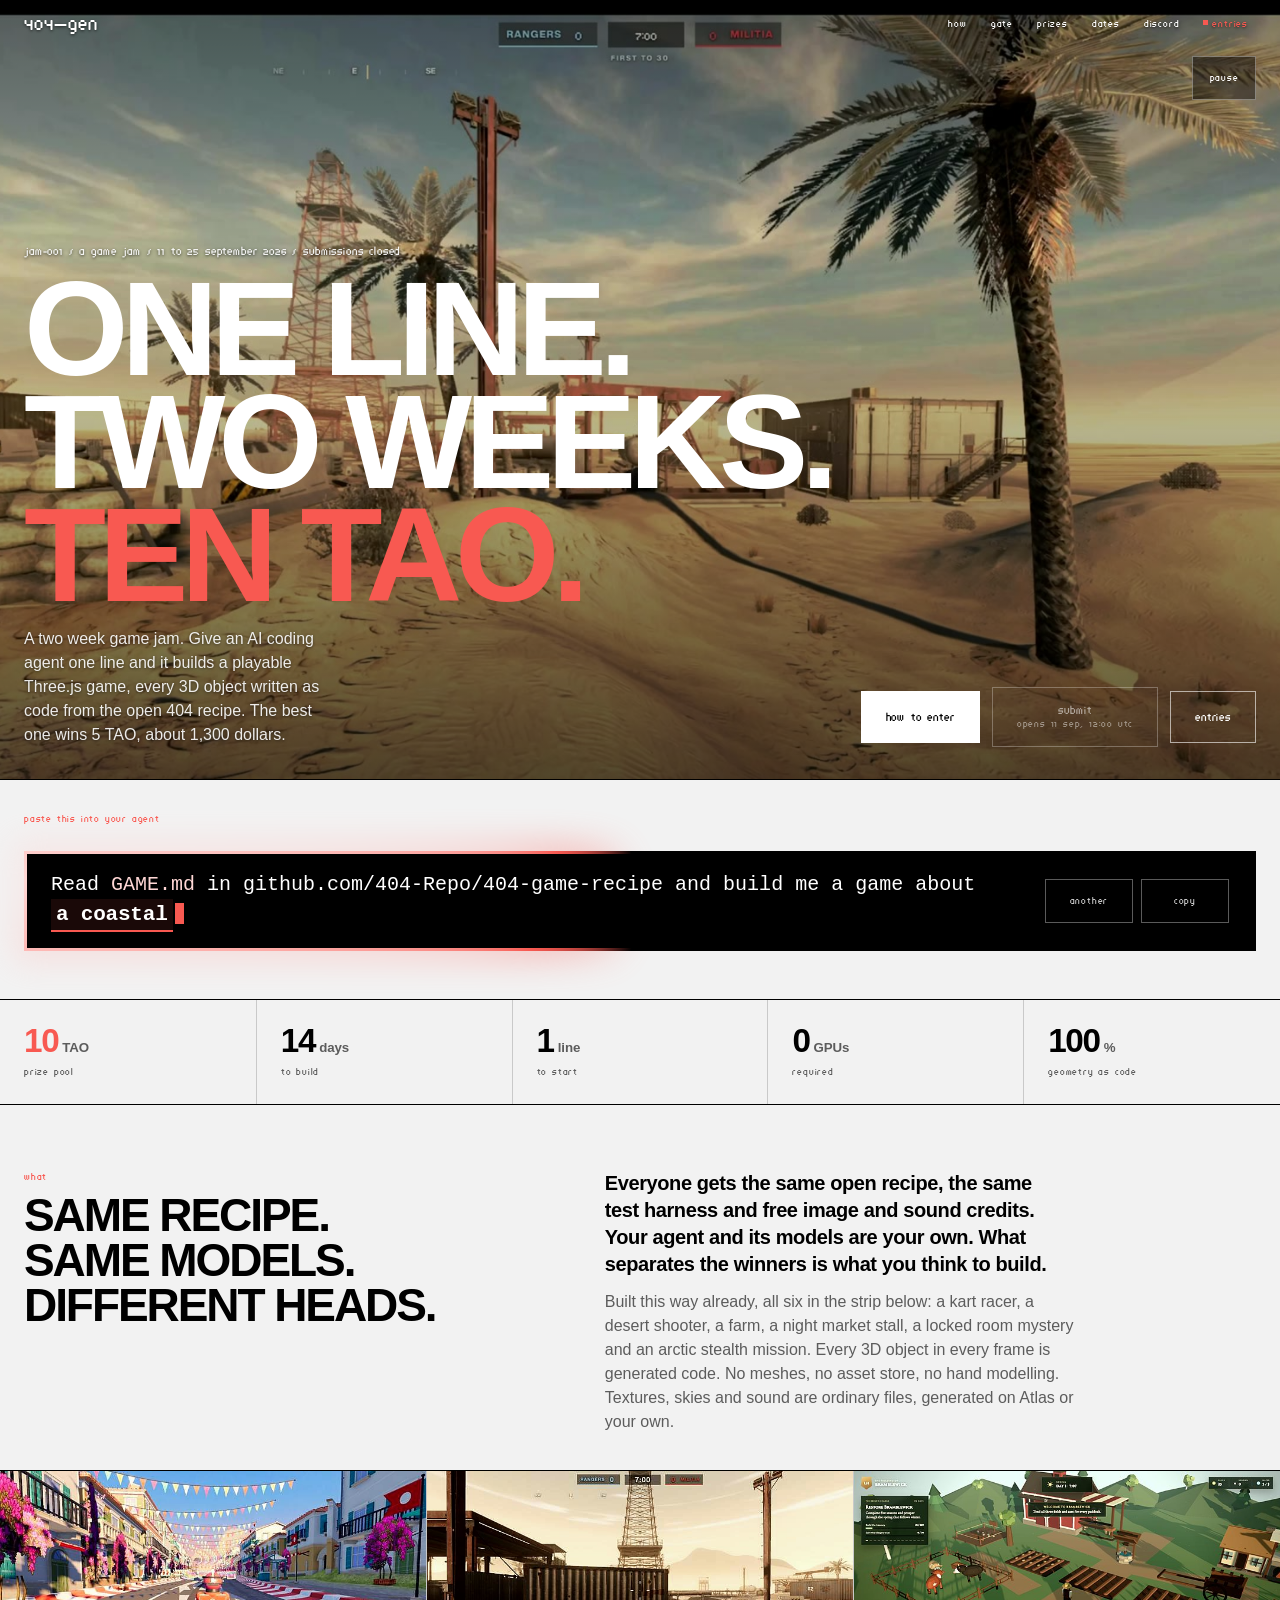
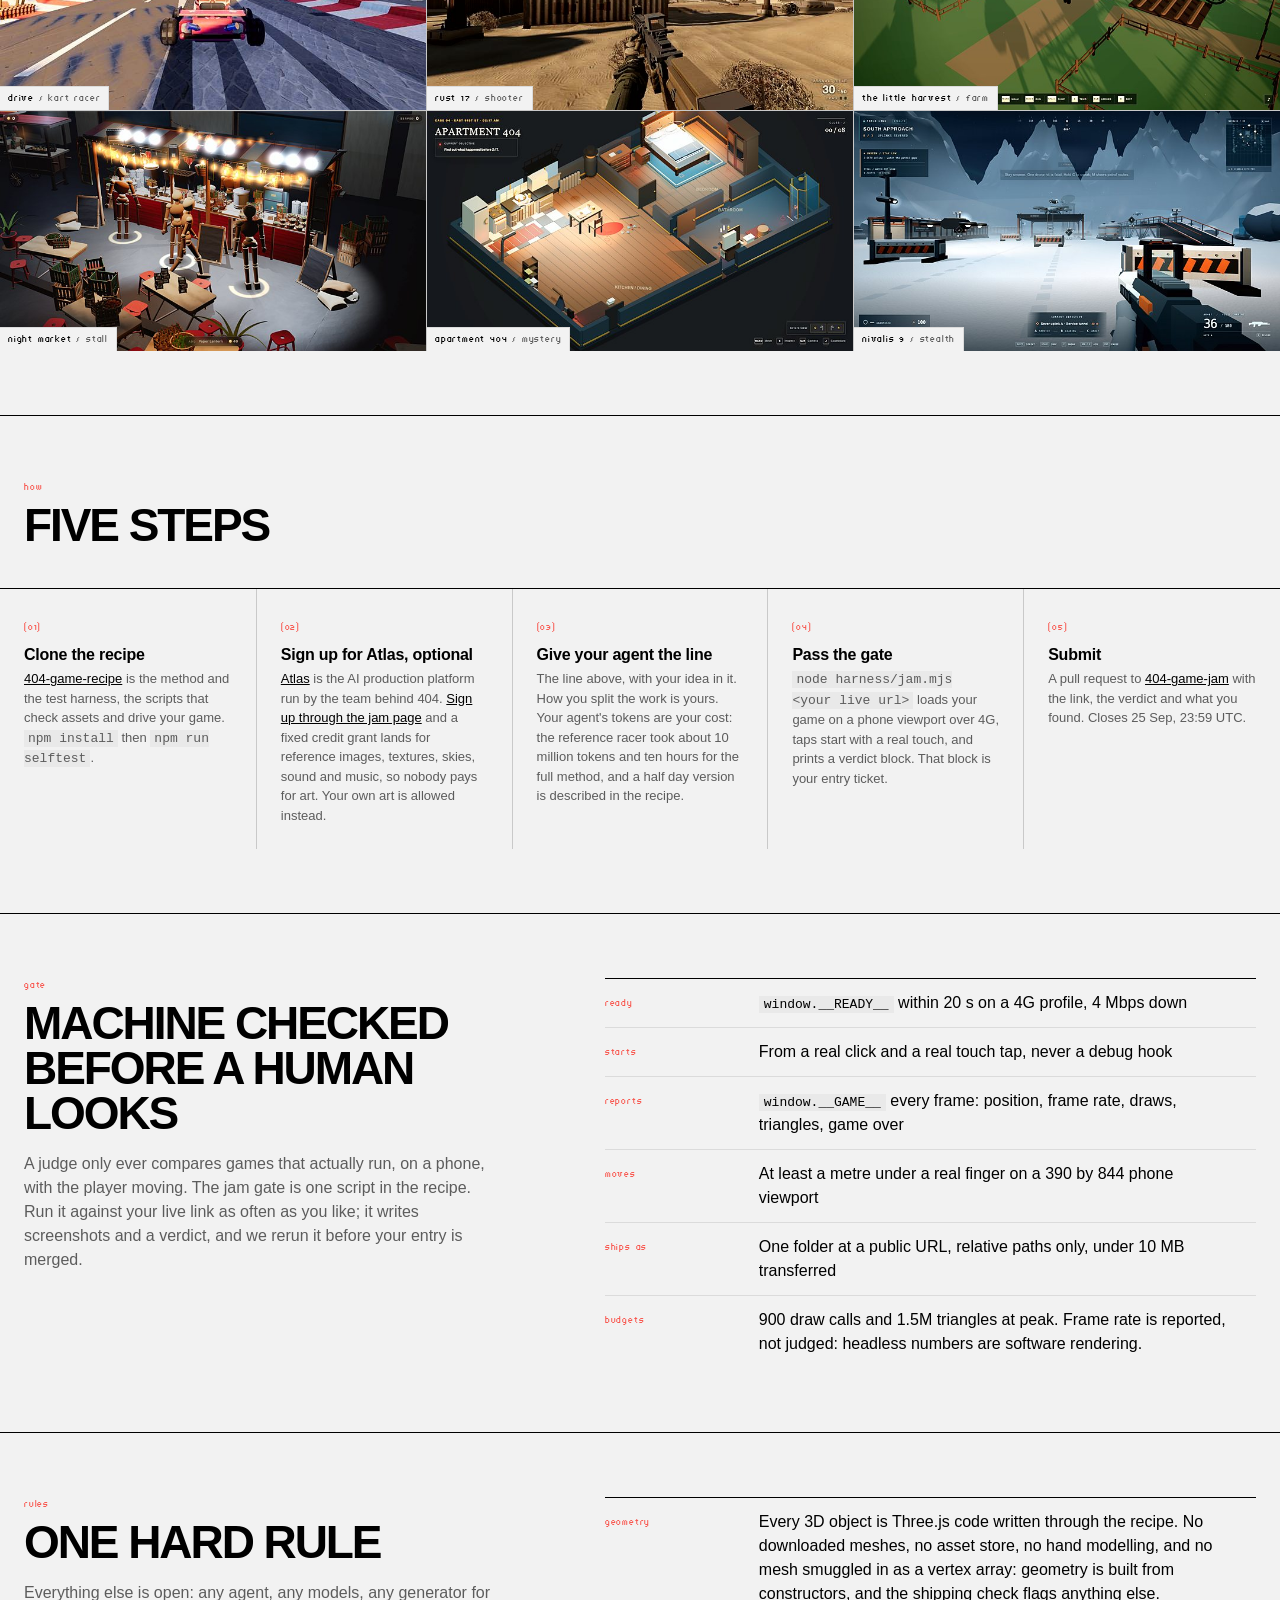
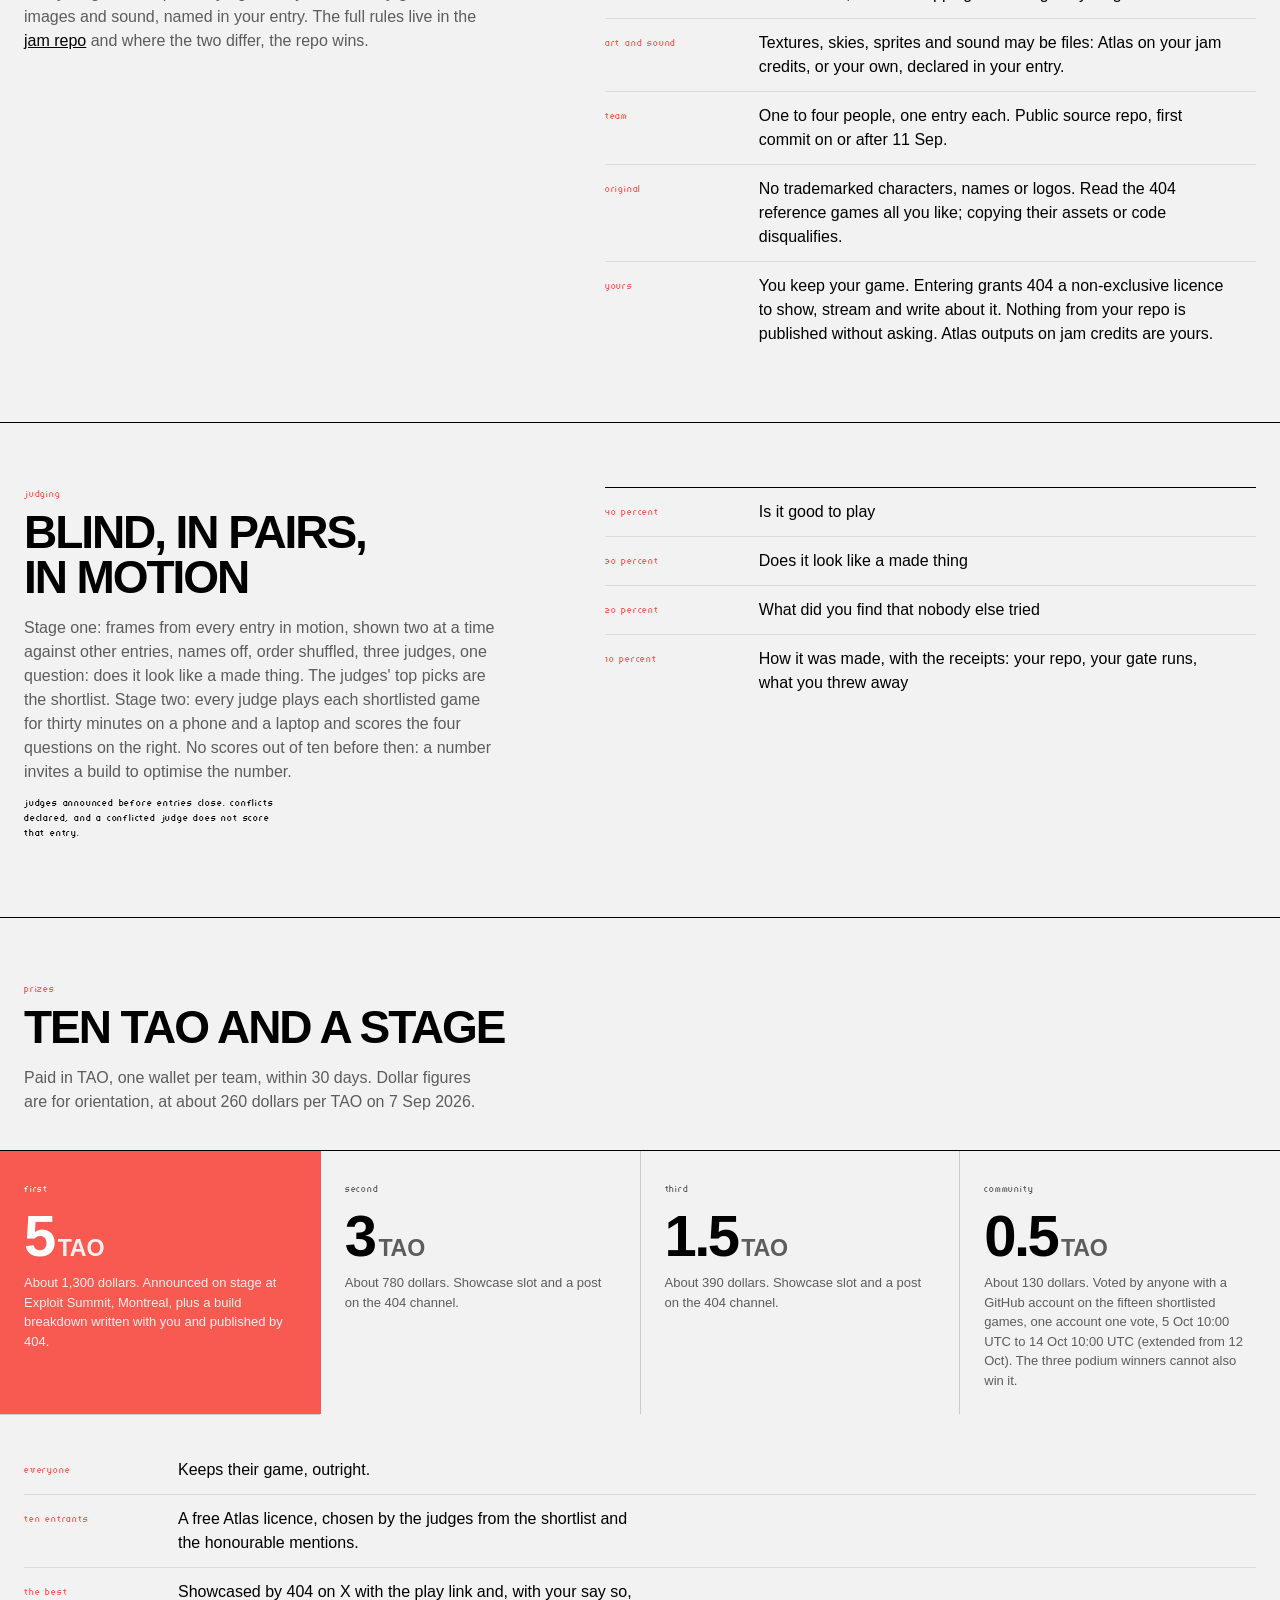
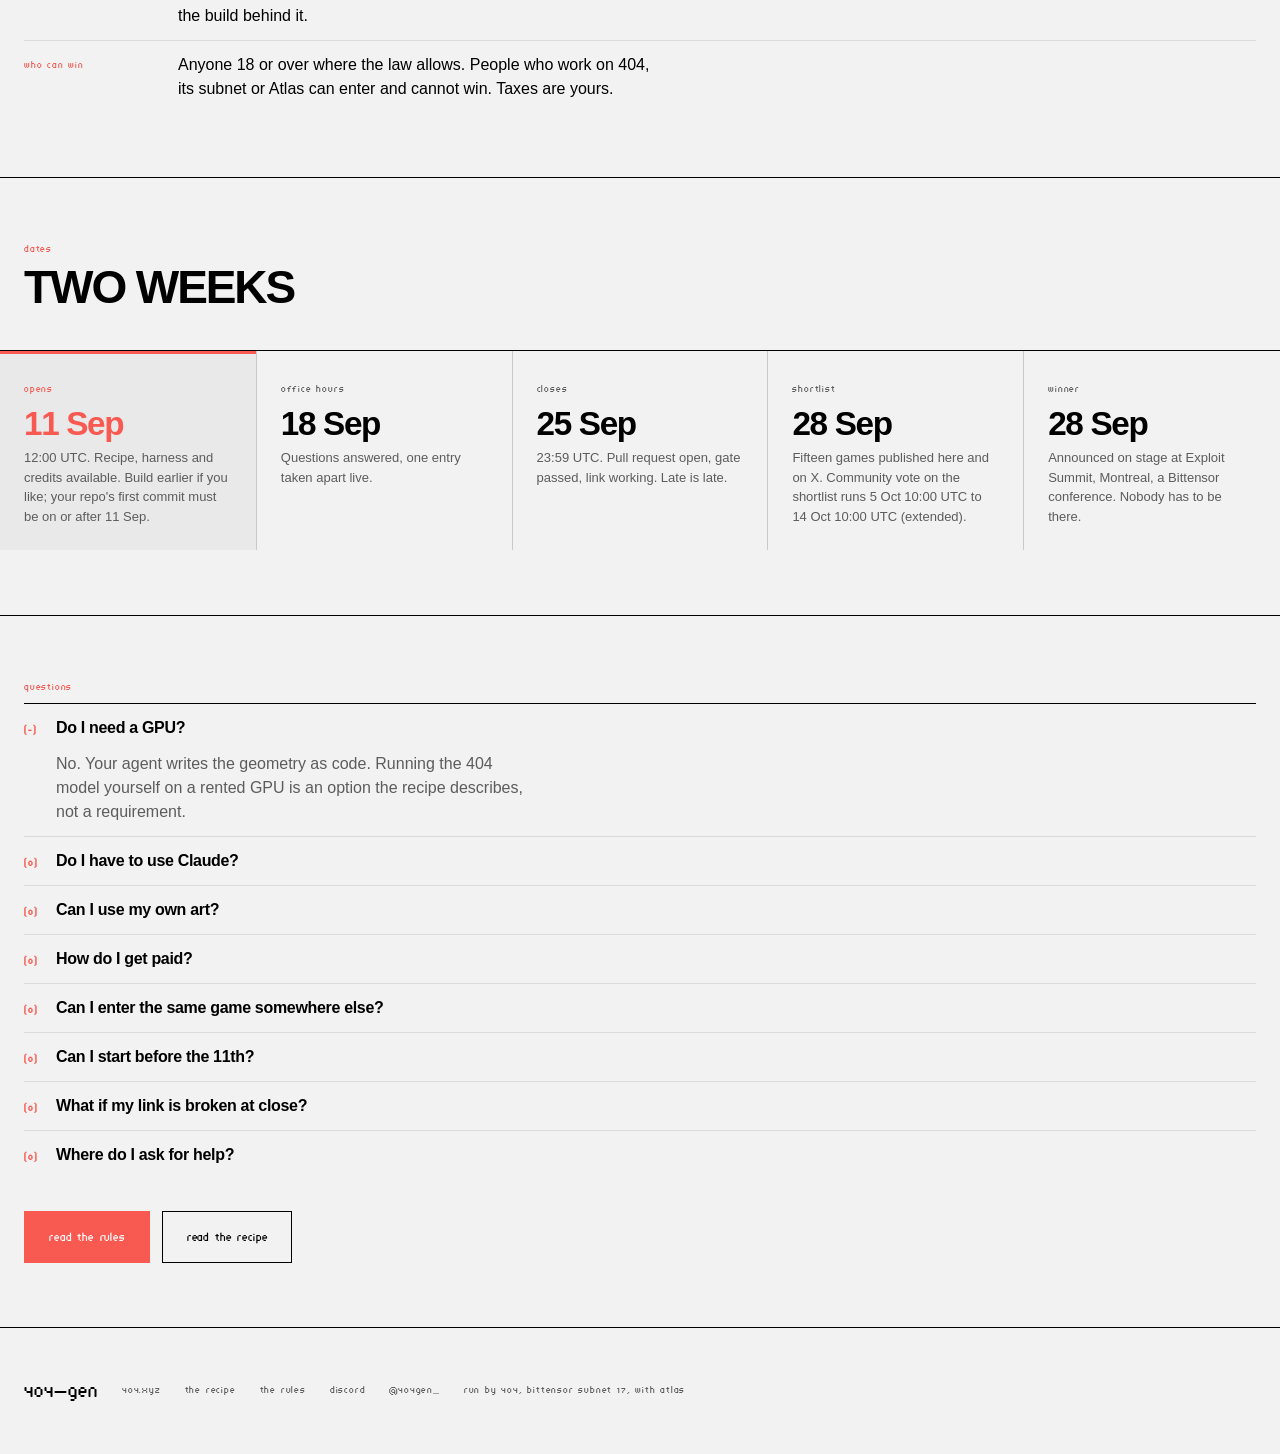
==== commit cc56e88a: "Community vote extended 48h to 14 Oct 10:00 UTC and opened to anyone with a GitHub account Co-Author" ====
--- a/index.html
+++ b/index.html
@@ -509,7 +509,7 @@
   <div class="prize first"><span class="pix">first</span><div class="amt">5<em>TAO</em></div><p>About 1,300 dollars. Announced on stage at Exploit Summit, Montreal, plus a build breakdown written with you and published by 404.</p></div>
   <div class="prize"><span class="pix g">second</span><div class="amt">3<em>TAO</em></div><p>About 780 dollars. Showcase slot and a post on the 404 channel.</p></div>
   <div class="prize"><span class="pix g">third</span><div class="amt">1.5<em>TAO</em></div><p>About 390 dollars. Showcase slot and a post on the 404 channel.</p></div>
-  <div class="prize"><span class="pix g">community</span><div class="amt">0.5<em>TAO</em></div><p>About 130 dollars. Voted by entrants on the fifteen shortlisted games, one GitHub account one vote, 5 Oct 10:00 UTC to 12 Oct 10:00 UTC. The three podium winners cannot also win it.</p></div>
+  <div class="prize"><span class="pix g">community</span><div class="amt">0.5<em>TAO</em></div><p>About 130 dollars. Voted by anyone with a GitHub account on the fifteen shortlisted games, one account one vote, 5 Oct 10:00 UTC to 14 Oct 10:00 UTC (extended from 12 Oct). The three podium winners cannot also win it.</p></div>
 </div>
 <div class="wrap"><div class="spec">
   <div><span class="k">everyone</span><p class="v">Keeps their game, outright.</p></div>
@@ -526,7 +526,7 @@
   <div class="tcell now"><span class="pix c">opens</span><div class="d">11 Sep</div><p>12:00 UTC. Recipe, harness and credits available. Build earlier if you like; your repo's first commit must be on or after 11 Sep.</p></div>
   <div class="tcell"><span class="pix g">office hours</span><div class="d">18 Sep</div><p>Questions answered, one entry taken apart live.</p></div>
   <div class="tcell"><span class="pix g">closes</span><div class="d">25 Sep</div><p>23:59 UTC. Pull request open, gate passed, link working. Late is late.</p></div>
-  <div class="tcell"><span class="pix g">shortlist</span><div class="d">28 Sep</div><p>Fifteen games published here and on X. Community vote on the shortlist runs 5 Oct 10:00 UTC to 12 Oct 10:00 UTC.</p></div>
+  <div class="tcell"><span class="pix g">shortlist</span><div class="d">28 Sep</div><p>Fifteen games published here and on X. Community vote on the shortlist runs 5 Oct 10:00 UTC to 14 Oct 10:00 UTC (extended).</p></div>
   <div class="tcell"><span class="pix g">winner</span><div class="d">28 Sep</div><p>Announced on stage at Exploit Summit, Montreal, a Bittensor conference. Nobody has to be there.</p></div>
 </div></section>
 
@@ -555,7 +555,7 @@
   <div class="ehead">
     <p class="lab">jam-001 / entries</p>
     <h1>The <span class="k">entries</span></h1>
-    <p class="g">Entries are closed. Every game below was merged after our rerun of the jam gate. The podium: 1st The Last Bellkeeper, 2nd Farseek, 3rd SUNDRIFT, shown first below. The judges' shortlist of fifteen is published (use the shortlist filter). The community vote is open on the fifteen shortlisted games from 5 October 10:00 UTC until 12 October 10:00 UTC (12:00 in Vienna). The three podium winners cannot also win the community prize; if one of them tops the vote, it goes to the next game. The last two cards are 404 reference builds: play them, read them, they are not eligible.</p>
+    <p class="g">Entries are closed. Every game below was merged after our rerun of the jam gate. The podium: 1st The Last Bellkeeper, 2nd Farseek, 3rd SUNDRIFT, shown first below. The judges' shortlist of fifteen is published (use the shortlist filter). The community vote is open on the fifteen shortlisted games from 5 October 10:00 UTC until 14 October 10:00 UTC (12:00 in Vienna), extended by 48 hours and now open to anyone with a GitHub account. The three podium winners cannot also win the community prize; if one of them tops the vote, it goes to the next game. The last two cards are 404 reference builds: play them, read them, they are not eligible.</p>
   </div>
 </div>
 <div class="stats">
@@ -575,7 +575,7 @@
     <button class="chip" type="button" data-f="platformer" aria-pressed="false">platformer</button>
     <button class="chip" type="button" data-f="other" aria-pressed="false">other</button>
   </div>
-  <p class="votenote">Play opens the game in a new tab. The community vote is a thumbs up on the entry's pull request, entrants only, one GitHub account one vote, on any shortlisted game, from 5 Oct 10:00 UTC until 12 Oct 10:00 UTC. Not your own. The three podium winners cannot also win it.</p>
+  <p class="votenote">Play opens the game in a new tab. The community vote is a thumbs up on the entry's pull request, open to anyone with a GitHub account, one account one vote, on any shortlisted game, from 5 Oct 10:00 UTC until 14 Oct 10:00 UTC. Entrants cannot vote for their own game. The three podium winners cannot also win it.</p>
   <div class="grid" id="grid"></div>
   <p class="empty" id="empty" hidden>No entries in this filter yet. The first ones land on 11 September.</p>
   <div class="cols">
@@ -721,8 +721,8 @@
     var PLACE = ['', '1st place', '2nd place', '3rd place'];
     var badges = (e.podium ? '<span class="badge podium">' + PLACE[e.podium] + '</span>' : '') + e.badges.map(function(t, n){ return '<span class="badge' + (n === 0 ? ' pass' : '') + '">' + esc(t) + '</span>'; }).join('');
     var playable = e.play && e.play !== '#';
-    /* vote links on shortlisted entries while the vote window is open (5 Oct 10:00 UTC to 12 Oct 10:00 UTC) */
-    var now = Date.now(), VOTE_FROM = Date.UTC(2026, 9, 5, 10), VOTE_TO = Date.UTC(2026, 9, 12, 10);
+    /* vote links on shortlisted entries while the vote window is open (5 Oct 10:00 UTC to 14 Oct 10:00 UTC, extended from 12 Oct) */
+    var now = Date.now(), VOTE_FROM = Date.UTC(2026, 9, 5, 10), VOTE_TO = Date.UTC(2026, 9, 14, 10);
     var VOTE_OPEN = now >= VOTE_FROM && now < VOTE_TO;
     var vote = (VOTE_OPEN && e.pr && e.short && !e.podium) ? '<a class="vote" href="' + e.pr + '" target="_blank" rel="noopener">vote</a>' : '<span class="vote mute">' + (e.ref ? 'not eligible' : e.podium ? 'podium winner' : !e.short ? 'not shortlisted' : now < VOTE_FROM ? 'vote opens 5 oct' : 'vote closed') + '</span>';
     var play = playable ? '<a class="goplay" href="' + e.play + '" target="_blank" rel="noopener">play</a>' : '<a class="mute" href="#entries">play</a>';
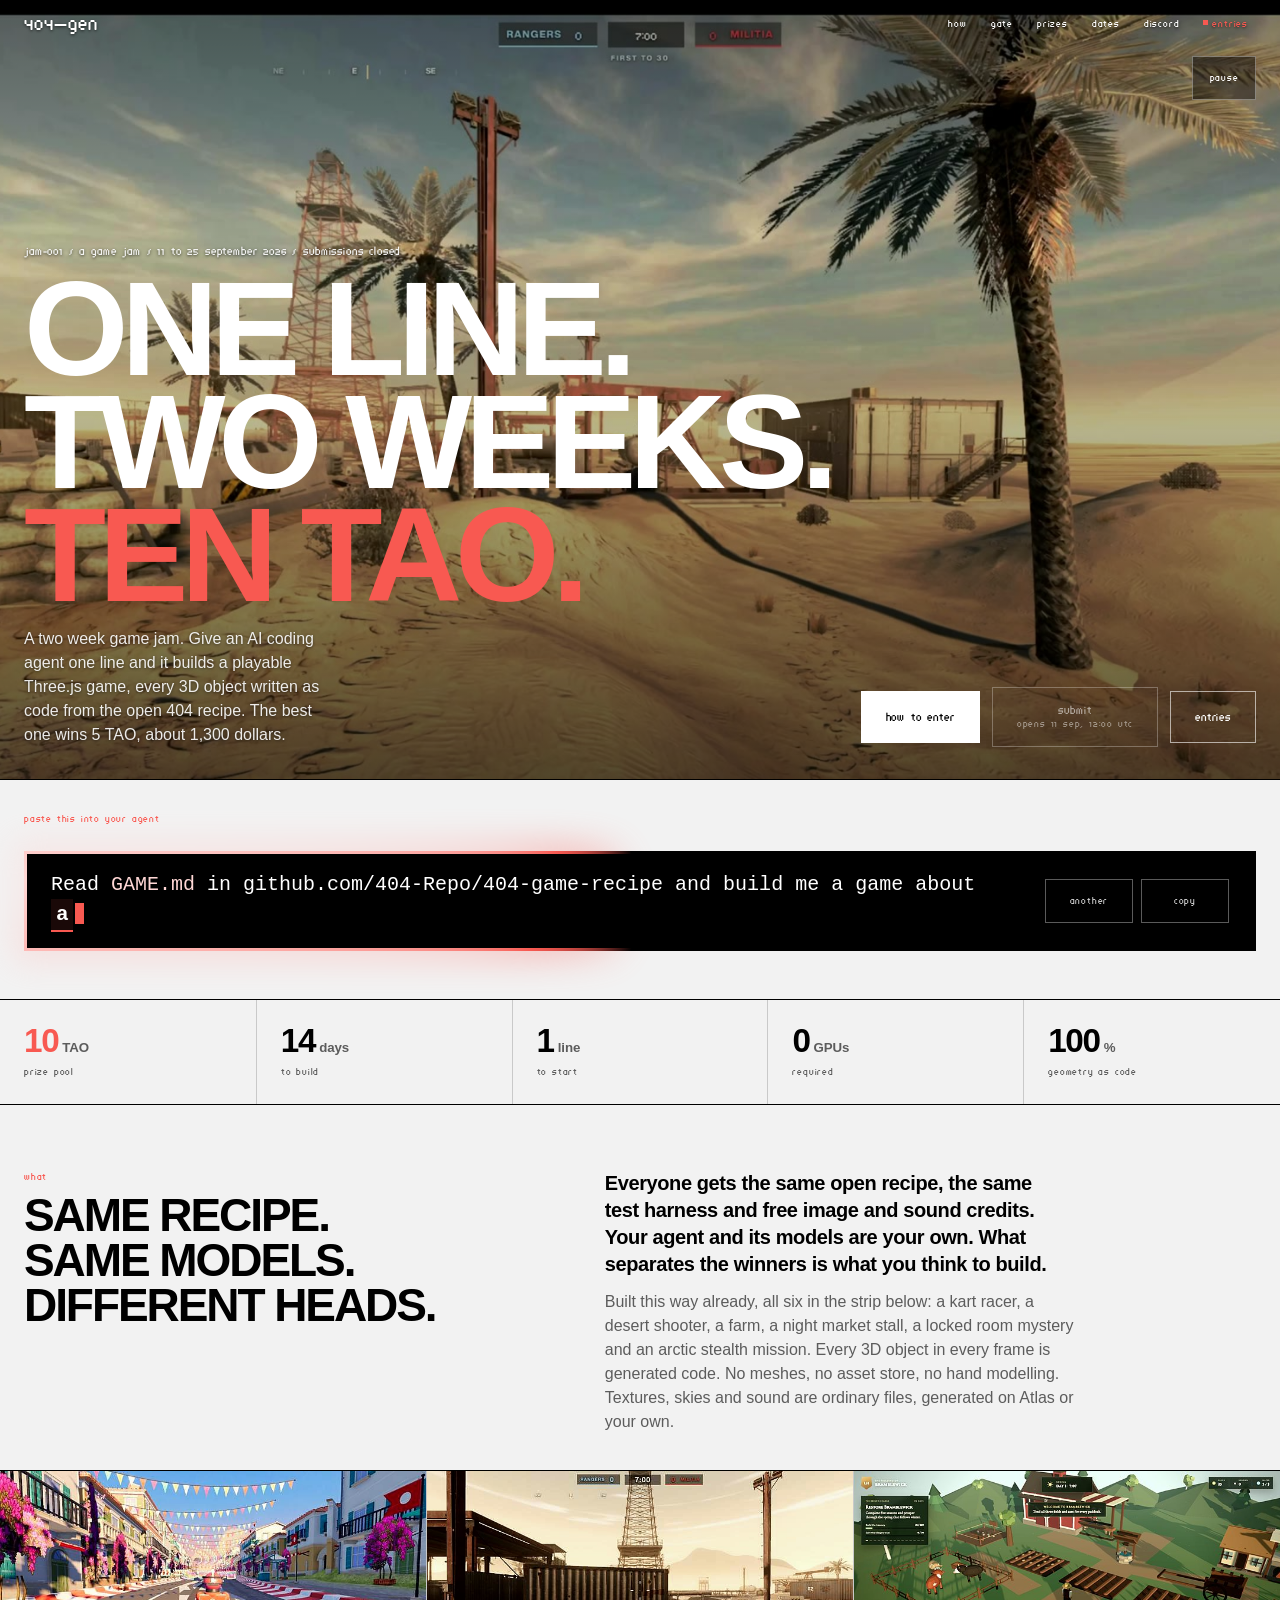
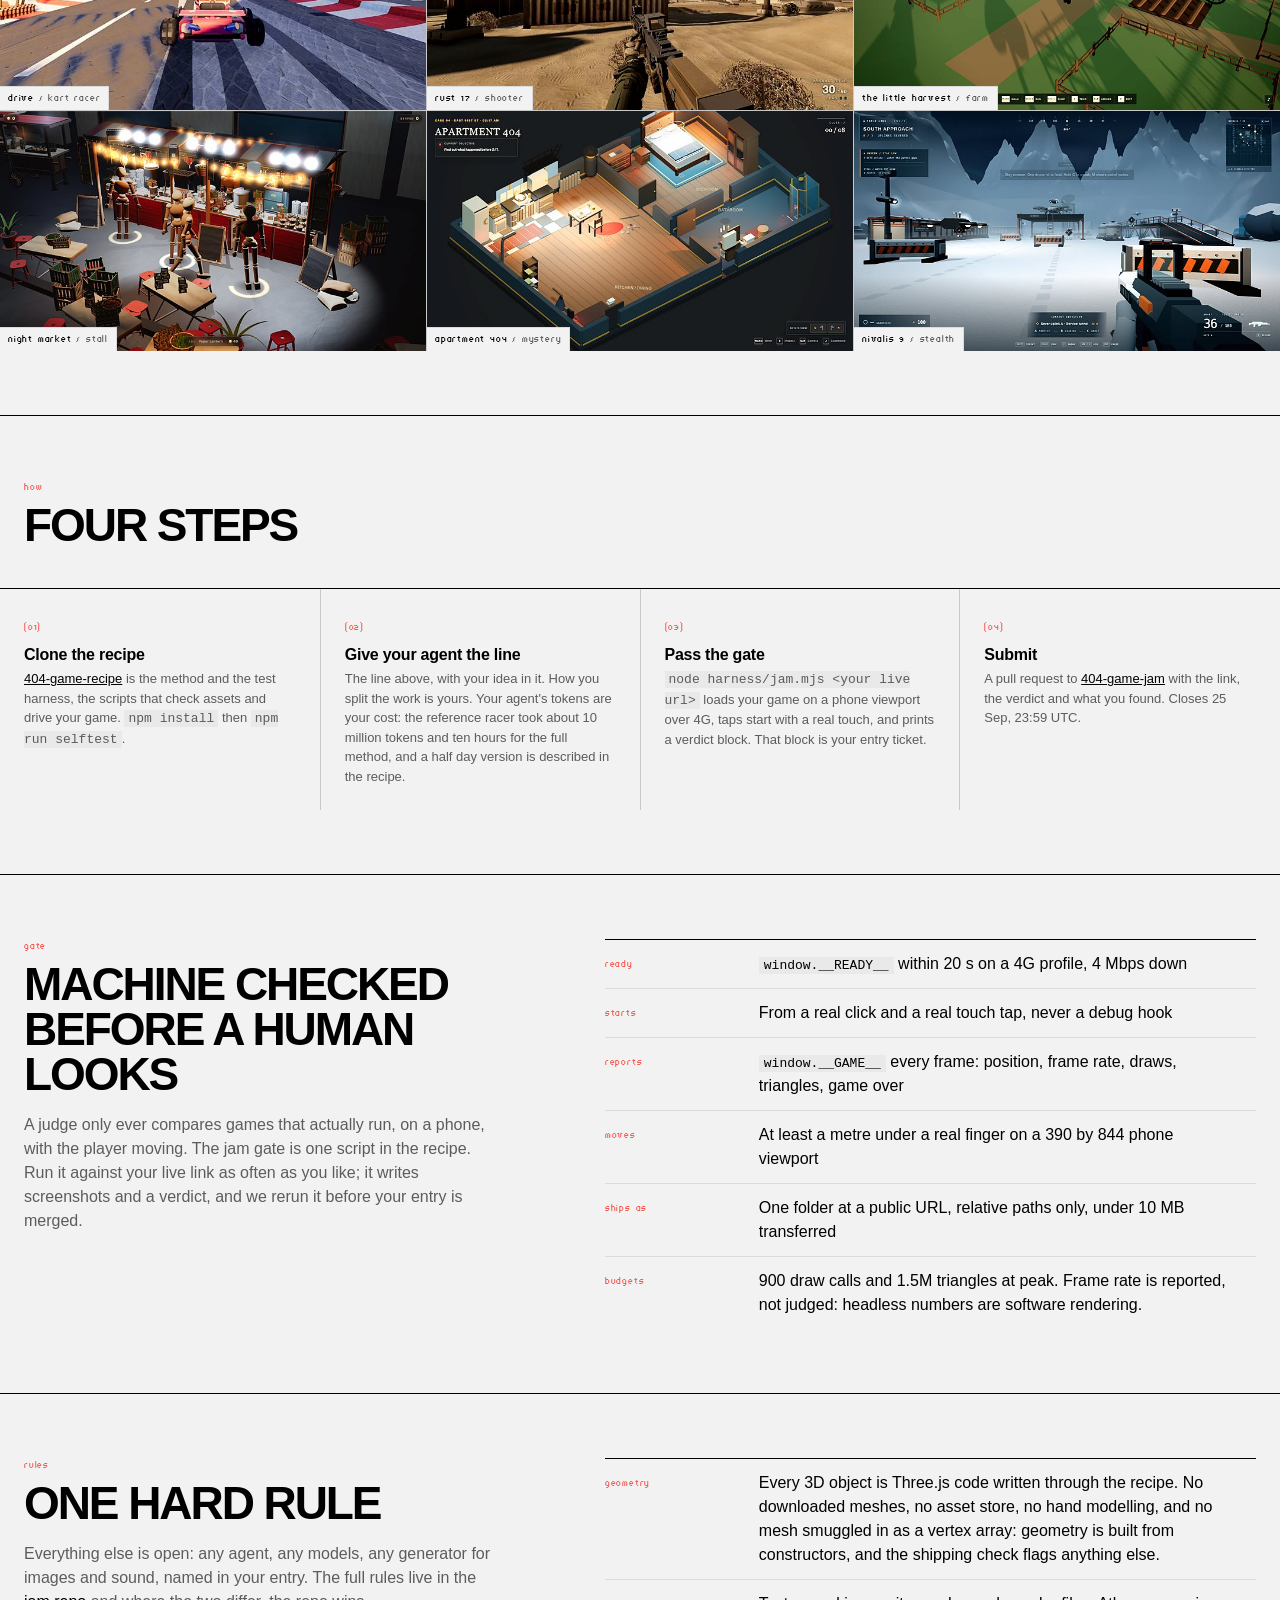
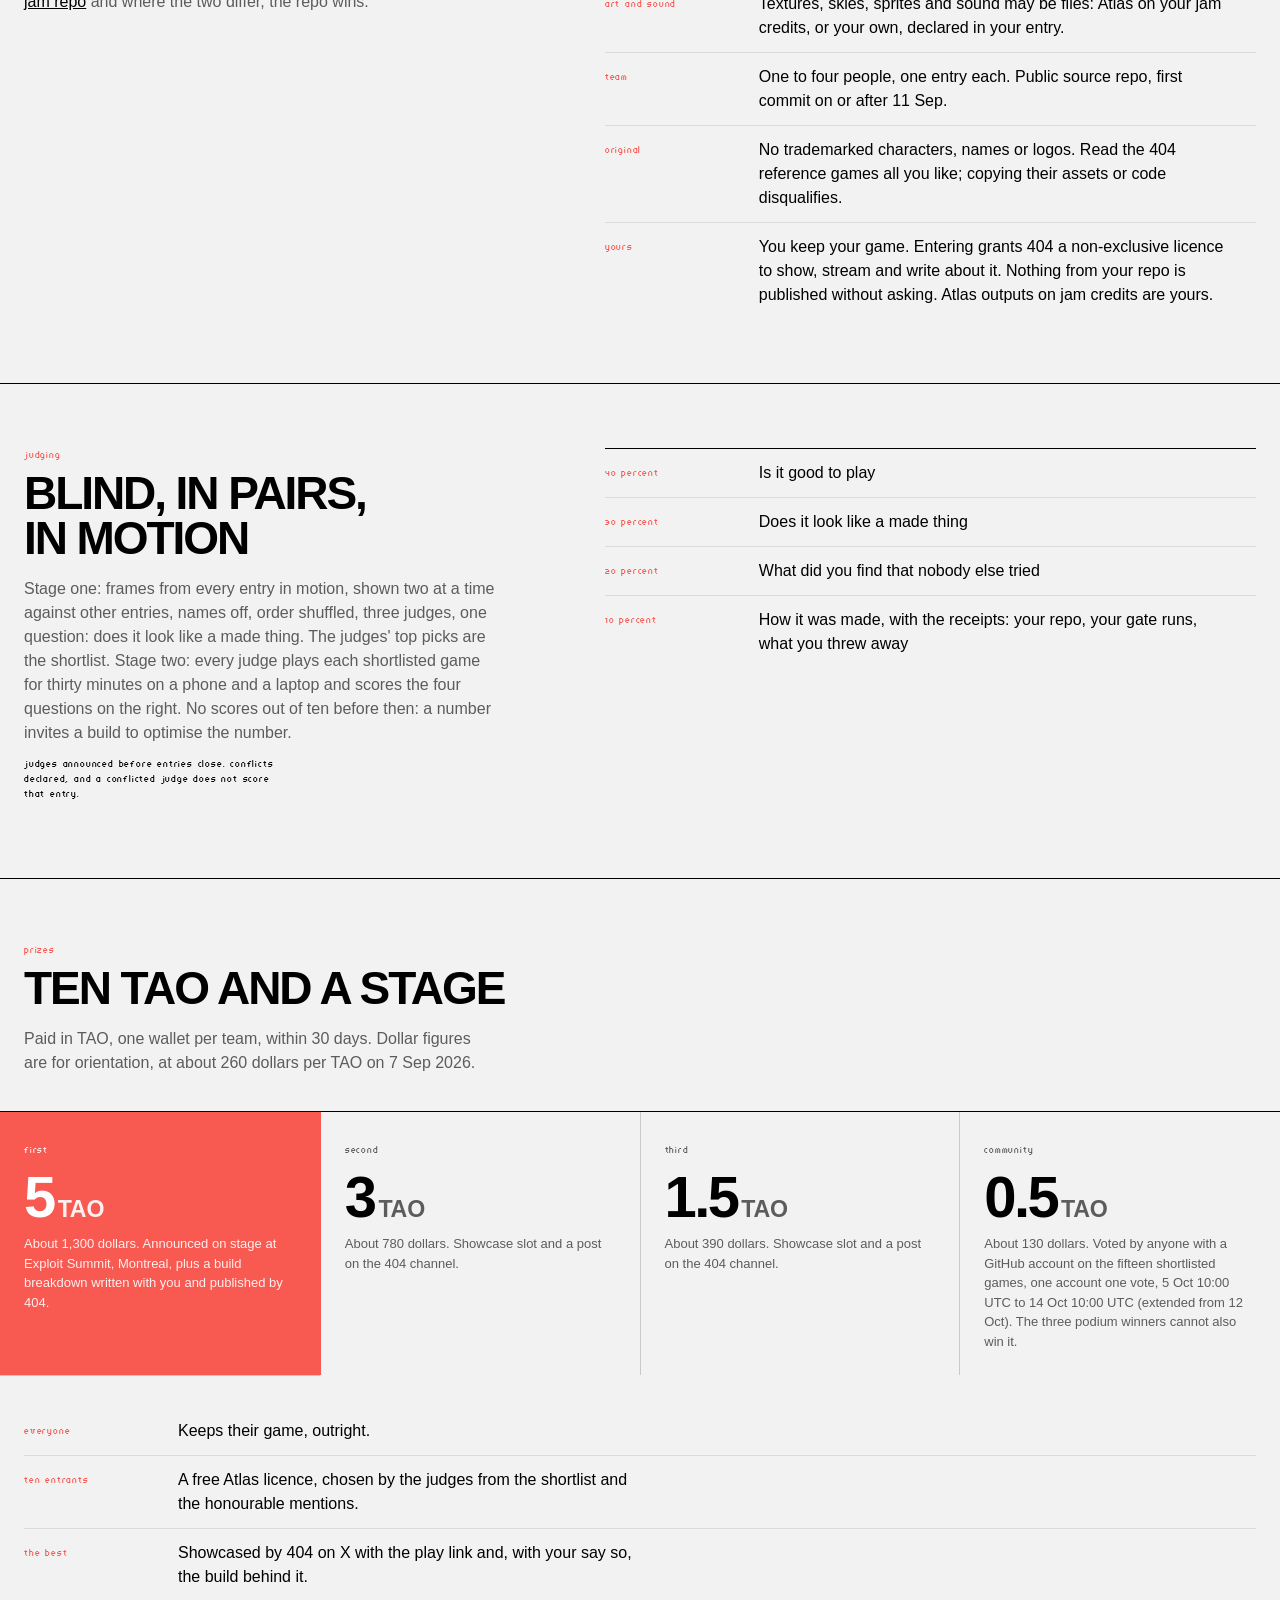
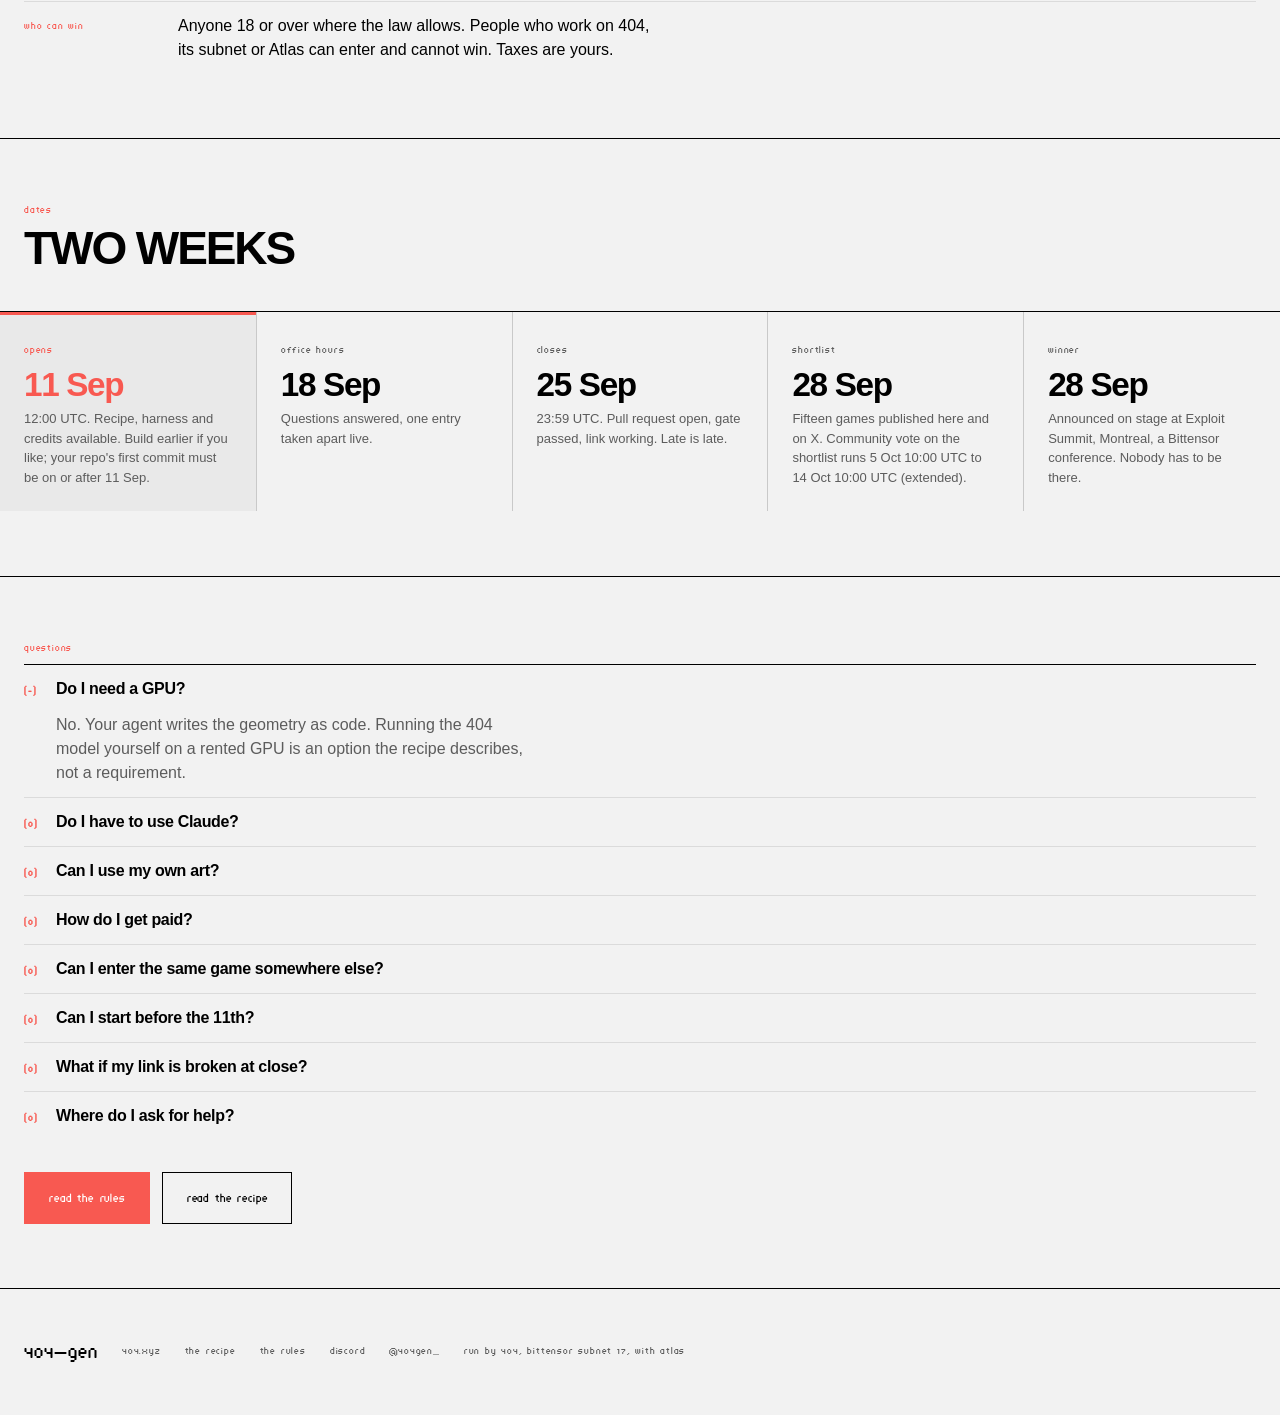
==== commit eb179760: "Remove the Atlas sign-up step from How to enter The jam is closed; drop the credits sign-up step and" ====
--- a/index.html
+++ b/index.html
@@ -122,7 +122,7 @@
 @media (min-width:600px) and (max-width:1199px){
   .step:nth-child(2n+1){grid-column:1/span 2;padding-left:var(--gutc)}
   .step:nth-child(2n){grid-column:-3/-1;padding-right:var(--gutc)}
-  .steps .step:last-child{grid-column:1/-1;padding-left:var(--gutc);padding-right:var(--gutc)}
+  .steps .step:last-child:nth-child(odd){grid-column:1/-1;padding-left:var(--gutc);padding-right:var(--gutc)}
 }
 @media (min-width:1200px){
   .step:nth-child(5n+1){grid-column:1/span 2;padding-left:var(--gutc)}
@@ -254,7 +254,7 @@
 /* steps inline */
 .steps{display:grid;grid-template-columns:var(--gutt) minmax(0,1fr) var(--gutt);border-top:1px solid var(--ink)}
 @media (min-width:600px){.steps{grid-template-columns:var(--gutt) repeat(2,minmax(0,1fr)) var(--gutt)}}
-@media (min-width:1200px){.steps{grid-template-columns:var(--gutt) repeat(5,minmax(0,1fr)) var(--gutt)}.steps .step:last-child{grid-column:-3/-1;padding-left:var(--cell)}}
+@media (min-width:1200px){.steps{grid-template-columns:var(--gutt) repeat(4,minmax(0,1fr)) var(--gutt)}.steps .step:last-child{grid-column:-3/-1;padding-left:var(--cell)}}
 .step .n{font-family:var(--pix);font-size:var(--pix-s);letter-spacing:var(--pix-s-tr);color:var(--coral);text-transform:uppercase}
 .step h3{font-size:var(--t-body);font-weight:700;letter-spacing:-.015em;line-height:1.25;margin:var(--s2) 0 var(--s1)}
 .step p{font-size:var(--t-cell);color:var(--grey);margin:0;max-width:none}
@@ -432,14 +432,13 @@
 
 <section id="how"><div class="wrap">
   <p class="lab">how</p>
-  <h2>Five steps</h2>
+  <h2>Four steps</h2>
 </div>
 <div class="steps">
   <div class="step"><span class="n">(01)</span><h3>Clone the recipe</h3><p><a href="https://github.com/404-Repo/404-game-recipe">404-game-recipe</a> is the method and the test harness, the scripts that check assets and drive your game. <code>npm install</code> then <code>npm run selftest</code>.</p></div>
-  <div class="step"><span class="n">(02)</span><h3>Sign up for Atlas, optional</h3><p><a href="https://atlas.design">Atlas</a> is the AI production platform run by the team behind 404. <a href="https://app.atlas.design/campaign/404-game-jam">Sign up through the jam page</a> and a fixed credit grant lands for reference images, textures, skies, sound and music, so nobody pays for art. Your own art is allowed instead.</p></div>
-  <div class="step"><span class="n">(03)</span><h3>Give your agent the line</h3><p>The line above, with your idea in it. How you split the work is yours. Your agent's tokens are your cost: the reference racer took about 10 million tokens and ten hours for the full method, and a half day version is described in the recipe.</p></div>
-  <div class="step"><span class="n">(04)</span><h3>Pass the gate</h3><p><code>node harness/jam.mjs &lt;your live url&gt;</code> loads your game on a phone viewport over 4G, taps start with a real touch, and prints a verdict block. That block is your entry ticket.</p></div>
-  <div class="step"><span class="n">(05)</span><h3>Submit</h3><p>A pull request to <a href="https://github.com/404-Repo/404-game-jam">404-game-jam</a> with the link, the verdict and what you found. Closes 25 Sep, 23:59 UTC.</p></div>
+  <div class="step"><span class="n">(02)</span><h3>Give your agent the line</h3><p>The line above, with your idea in it. How you split the work is yours. Your agent's tokens are your cost: the reference racer took about 10 million tokens and ten hours for the full method, and a half day version is described in the recipe.</p></div>
+  <div class="step"><span class="n">(03)</span><h3>Pass the gate</h3><p><code>node harness/jam.mjs &lt;your live url&gt;</code> loads your game on a phone viewport over 4G, taps start with a real touch, and prints a verdict block. That block is your entry ticket.</p></div>
+  <div class="step"><span class="n">(04)</span><h3>Submit</h3><p>A pull request to <a href="https://github.com/404-Repo/404-game-jam">404-game-jam</a> with the link, the verdict and what you found. Closes 25 Sep, 23:59 UTC.</p></div>
 </div></section>
 
 <section id="gate"><div class="wrap">
